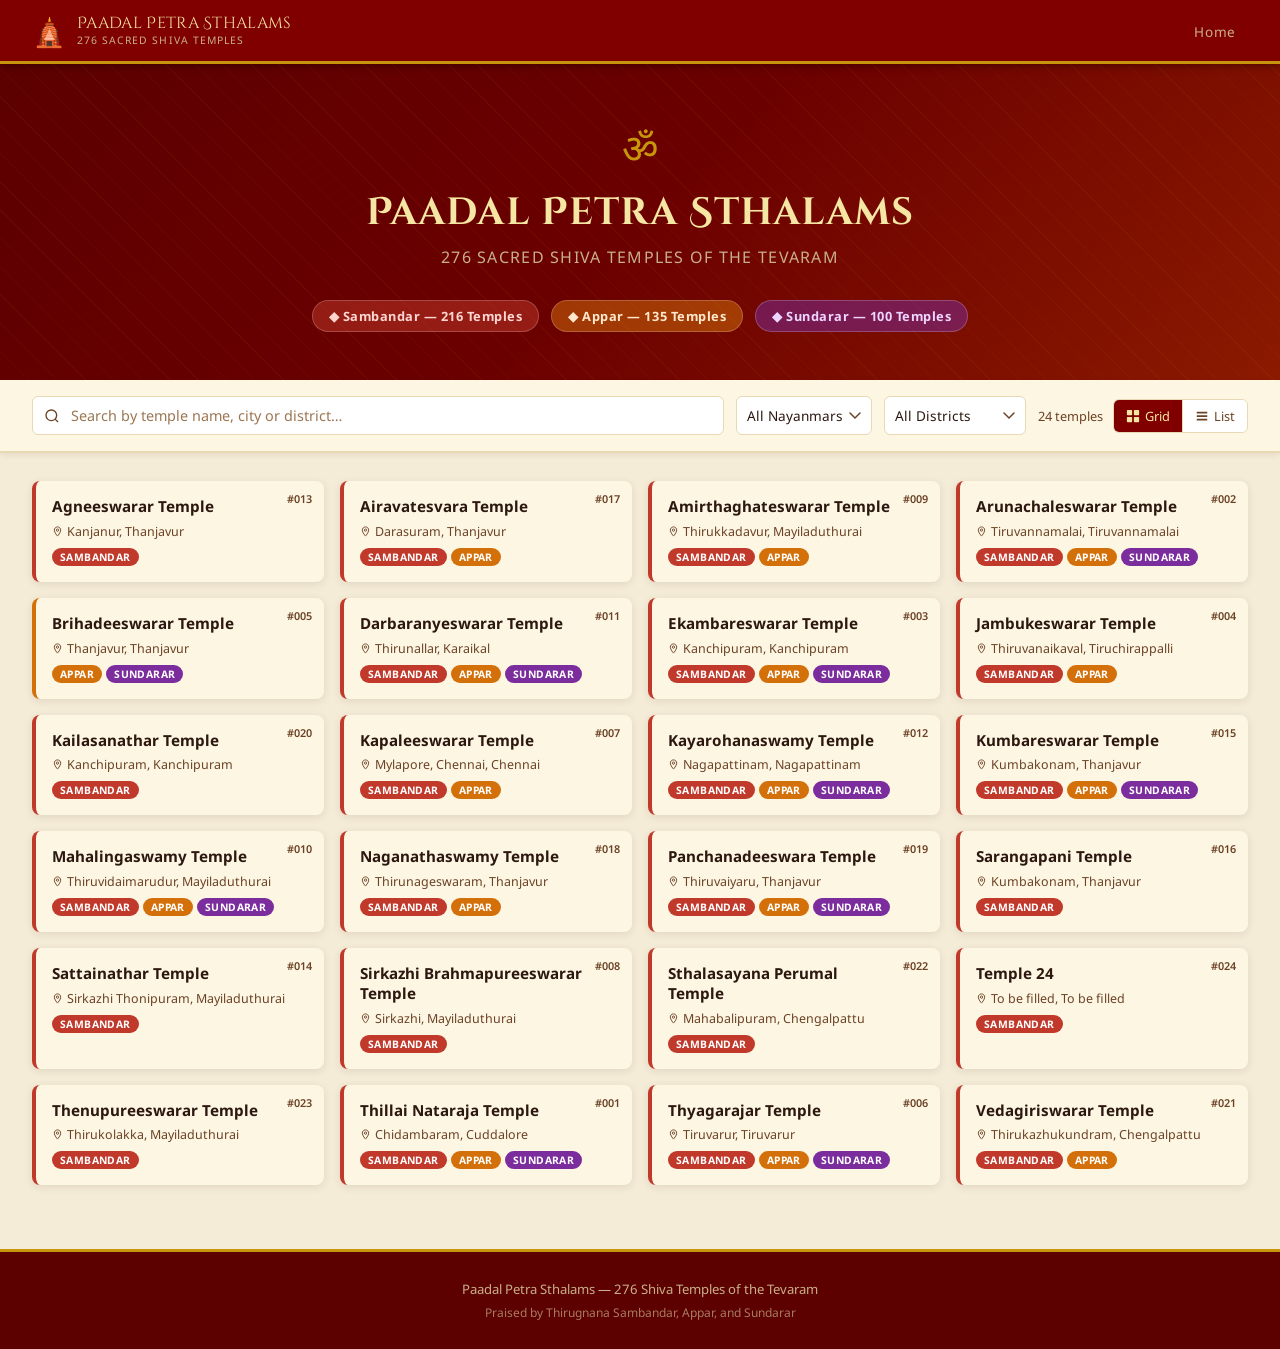
==== index.html @ d0c27170 "Initial template: Paadal Petra Sthalams homepage Static website template for 276 Paadal Petra Shiva " ====
<!DOCTYPE html>
<html lang="en">
<head>
  <meta charset="UTF-8">
  <meta name="viewport" content="width=device-width, initial-scale=1.0">
  <title>Paadal Petra Sthalams — 276 Sacred Shiva Temples</title>
  <link rel="preconnect" href="https://fonts.googleapis.com">
  <link rel="preconnect" href="https://fonts.gstatic.com" crossorigin>
  <link href="https://fonts.googleapis.com/css2?family=Cinzel+Decorative:wght@400;700&family=Noto+Sans:wght@400;600;700&display=swap" rel="stylesheet">

  <style>
    /* ── Reset & base ──────────────────────────────────────── */
    *, *::before, *::after { box-sizing: border-box; margin: 0; padding: 0; }
    html { font-size: 16px; scroll-behavior: smooth; }
    body {
      font-family: 'Noto Sans', Arial, sans-serif;
      background: #F5ECD7;
      color: #2C1810;
      min-height: 100vh;
    }
    a { text-decoration: none; color: inherit; }
    ul { list-style: none; }

    /* ── Design tokens ─────────────────────────────────────── */
    :root {
      --maroon:      #800000;
      --maroon-dark: #5C0000;
      --saffron:     #E8520A;
      --gold:        #C8960C;
      --gold-light:  #F5E6A3;
      --cream:       #FDF6E3;
      --parchment:   #F5ECD7;
      --stone:       #E8D8B4;
      --text:        #2C1810;
      --text-muted:  #6B4226;
      --sambandar:   #C0392B;
      --appar:       #D4700A;
      --sundarar:    #7B2D9E;
    }

    /* ── Header ────────────────────────────────────────────── */
    .site-header {
      background: var(--maroon);
      border-bottom: 3px solid var(--gold);
      padding: 0 32px;
      height: 64px;
      display: flex;
      align-items: center;
      justify-content: space-between;
      position: sticky;
      top: 0;
      z-index: 100;
      box-shadow: 0 2px 8px rgba(0,0,0,0.35);
    }
    .logo {
      display: flex;
      align-items: center;
      gap: 10px;
    }
    .logo-icon {
      font-size: 28px;
      color: var(--gold-light);
      line-height: 1;
    }
    .logo-text-main {
      font-family: 'Cinzel Decorative', serif;
      font-size: 1rem;
      color: var(--gold-light);
      letter-spacing: 0.02em;
      line-height: 1.2;
    }
    .logo-text-sub {
      font-size: 0.65rem;
      color: #c8b08a;
      letter-spacing: 0.1em;
      text-transform: uppercase;
    }
    .site-nav a {
      color: #c8b08a;
      font-size: 0.85rem;
      letter-spacing: 0.05em;
      padding: 6px 12px;
      border-radius: 4px;
      transition: color 0.2s, background 0.2s;
    }
    .site-nav a:hover {
      color: var(--gold-light);
      background: rgba(255,255,255,0.08);
    }

    /* ── Hero section ──────────────────────────────────────── */
    .hero {
      background: linear-gradient(135deg, var(--maroon-dark) 0%, #6B0000 50%, #8B1A00 100%);
      color: #FDF6E3;
      text-align: center;
      padding: 56px 24px 48px;
      position: relative;
      overflow: hidden;
    }
    .hero::before {
      /* Subtle geometric pattern overlay */
      content: '';
      position: absolute;
      inset: 0;
      background-image: repeating-linear-gradient(
        45deg,
        rgba(200,150,12,0.06) 0px,
        rgba(200,150,12,0.06) 1px,
        transparent 1px,
        transparent 20px
      );
    }
    .hero-inner { position: relative; z-index: 1; }
    .hero-om {
      font-size: 2.5rem;
      color: var(--gold);
      margin-bottom: 12px;
      display: block;
    }
    .hero-title {
      font-family: 'Cinzel Decorative', serif;
      font-size: clamp(1.4rem, 4vw, 2.4rem);
      color: var(--gold-light);
      letter-spacing: 0.03em;
      margin-bottom: 8px;
    }
    .hero-subtitle {
      font-size: 1rem;
      color: #c8b08a;
      letter-spacing: 0.08em;
      text-transform: uppercase;
      margin-bottom: 32px;
    }
    .hero-stats {
      display: flex;
      justify-content: center;
      gap: 12px;
      flex-wrap: wrap;
    }
    .stat-pill {
      display: inline-flex;
      align-items: center;
      gap: 6px;
      padding: 6px 16px;
      border-radius: 99px;
      font-size: 0.8rem;
      font-weight: 700;
      letter-spacing: 0.04em;
      border: 1px solid rgba(255,255,255,0.2);
    }
    .stat-pill.sambandar { background: rgba(192,57,43,0.5); color: #FFD5D0; }
    .stat-pill.appar     { background: rgba(212,112,10,0.5); color: #FFE8CC; }
    .stat-pill.sundarar  { background: rgba(123,45,158,0.5); color: #EDD5FF; }

    /* ── Search + Filter bar ───────────────────────────────── */
    .controls-bar {
      background: var(--cream);
      border-bottom: 2px solid var(--stone);
      padding: 16px 32px;
      display: flex;
      flex-wrap: wrap;
      gap: 12px;
      align-items: center;
      position: sticky;
      top: 64px;
      z-index: 90;
      box-shadow: 0 2px 6px rgba(44,24,16,0.08);
    }
    .search-wrap {
      flex: 1 1 240px;
      position: relative;
    }
    .search-wrap svg {
      position: absolute;
      left: 12px;
      top: 50%;
      transform: translateY(-50%);
      color: var(--text-muted);
      pointer-events: none;
    }
    .search-input {
      width: 100%;
      padding: 9px 12px 9px 38px;
      border: 1.5px solid var(--stone);
      border-radius: 6px;
      font-family: inherit;
      font-size: 0.9rem;
      background: #fff;
      color: var(--text);
      outline: none;
      transition: border-color 0.2s, box-shadow 0.2s;
    }
    .search-input:focus {
      border-color: var(--gold);
      box-shadow: 0 0 0 3px rgba(200,150,12,0.15);
    }
    .search-input::placeholder { color: #9B7653; }

    select.filter-select {
      padding: 9px 28px 9px 10px;
      border: 1.5px solid var(--stone);
      border-radius: 6px;
      font-family: inherit;
      font-size: 0.85rem;
      background: #fff url("data:image/svg+xml,%3Csvg xmlns='http://www.w3.org/2000/svg' width='12' height='8' viewBox='0 0 12 8'%3E%3Cpath d='M1 1l5 5 5-5' stroke='%236B4226' stroke-width='1.5' fill='none' stroke-linecap='round'/%3E%3C/svg%3E") no-repeat right 10px center;
      -webkit-appearance: none;
      appearance: none;
      color: var(--text);
      cursor: pointer;
      outline: none;
      transition: border-color 0.2s;
    }
    select.filter-select:focus { border-color: var(--gold); }

    .controls-right {
      display: flex;
      align-items: center;
      gap: 10px;
      margin-left: auto;
    }
    .result-count {
      font-size: 0.8rem;
      color: var(--text-muted);
      white-space: nowrap;
    }

    /* View toggle buttons */
    .view-toggle {
      display: flex;
      border: 1.5px solid var(--stone);
      border-radius: 6px;
      overflow: hidden;
    }
    .view-btn {
      padding: 7px 12px;
      background: #fff;
      border: none;
      cursor: pointer;
      display: flex;
      align-items: center;
      gap: 5px;
      font-size: 0.8rem;
      color: var(--text-muted);
      font-family: inherit;
      transition: background 0.15s, color 0.15s;
    }
    .view-btn + .view-btn { border-left: 1.5px solid var(--stone); }
    .view-btn.active {
      background: var(--maroon);
      color: var(--gold-light);
    }
    .view-btn svg { flex-shrink: 0; }

    /* ── Main content area ─────────────────────────────────── */
    .main-content {
      max-width: 1280px;
      margin: 0 auto;
      padding: 28px 32px 64px;
    }

    /* ── Grid view ─────────────────────────────────────────── */
    .temple-grid {
      display: grid;
      grid-template-columns: repeat(4, 1fr);
      gap: 16px;
    }
    .temple-card {
      background: var(--cream);
      border-radius: 8px;
      border-left: 4px solid var(--gold);
      box-shadow: 0 2px 8px rgba(44,24,16,0.10);
      padding: 16px;
      cursor: pointer;
      transition: transform 0.18s, box-shadow 0.18s, background 0.18s;
      display: flex;
      flex-direction: column;
      gap: 6px;
      text-decoration: none;
      color: inherit;
      position: relative;
    }
    .temple-card:hover {
      transform: translateY(-3px);
      box-shadow: 0 6px 20px rgba(44,24,16,0.18);
      background: var(--gold-light);
    }
    .temple-card[data-nayanmars~="sambandar"] { border-left-color: var(--sambandar); }
    .temple-card[data-nayanmars~="appar"]     { border-left-color: var(--appar); }
    .temple-card[data-nayanmars~="sundarar"]  { border-left-color: var(--sundarar); }

    .card-number {
      position: absolute;
      top: 10px;
      right: 12px;
      font-size: 0.68rem;
      color: var(--text-muted);
      font-weight: 600;
    }
    .card-name {
      font-weight: 700;
      font-size: 0.95rem;
      color: var(--text);
      padding-right: 28px;
      line-height: 1.3;
    }
    .card-location {
      font-size: 0.78rem;
      color: var(--text-muted);
      display: flex;
      align-items: center;
      gap: 4px;
    }
    .card-badges {
      display: flex;
      flex-wrap: wrap;
      gap: 4px;
      margin-top: 2px;
    }
    .badge {
      display: inline-block;
      padding: 2px 8px;
      border-radius: 99px;
      font-size: 0.65rem;
      font-weight: 700;
      letter-spacing: 0.04em;
      text-transform: uppercase;
      color: #fff;
    }
    .badge-sambandar { background: var(--sambandar); }
    .badge-appar     { background: var(--appar); }
    .badge-sundarar  { background: var(--sundarar); }

    /* ── List view ─────────────────────────────────────────── */
    .temple-list { display: none; }
    .temple-list-row {
      display: flex;
      align-items: center;
      gap: 16px;
      padding: 11px 16px;
      background: var(--cream);
      border-left: 3px solid var(--gold);
      border-radius: 6px;
      margin-bottom: 6px;
      cursor: pointer;
      transition: background 0.15s, transform 0.15s;
      text-decoration: none;
      color: inherit;
    }
    .temple-list-row:hover {
      background: var(--gold-light);
      transform: translateX(3px);
    }
    .temple-list-row[data-nayanmars~="sambandar"] { border-left-color: var(--sambandar); }
    .temple-list-row[data-nayanmars~="appar"]     { border-left-color: var(--appar); }
    .temple-list-row[data-nayanmars~="sundarar"]  { border-left-color: var(--sundarar); }

    .list-num {
      font-size: 0.75rem;
      color: var(--text-muted);
      font-weight: 600;
      width: 32px;
      flex-shrink: 0;
      text-align: right;
    }
    .list-name {
      flex: 1;
      font-weight: 600;
      font-size: 0.9rem;
    }
    .list-location {
      font-size: 0.78rem;
      color: var(--text-muted);
      width: 160px;
      flex-shrink: 0;
    }
    .list-badges {
      display: flex;
      gap: 4px;
      flex-shrink: 0;
    }
    .list-arrow {
      color: var(--gold);
      font-size: 1rem;
      flex-shrink: 0;
    }

    /* ── Active state for views ────────────────────────────── */
    body.list-view .temple-grid { display: none; }
    body.list-view .temple-list { display: block; }
    body.list-view #load-more-wrap { display: none; }

    /* ── Load more ─────────────────────────────────────────── */
    #load-more-wrap {
      text-align: center;
      margin-top: 32px;
    }
    .btn-load-more {
      padding: 11px 32px;
      background: transparent;
      border: 2px solid var(--maroon);
      border-radius: 6px;
      color: var(--maroon);
      font-family: inherit;
      font-size: 0.9rem;
      font-weight: 700;
      cursor: pointer;
      letter-spacing: 0.05em;
      transition: background 0.2s, color 0.2s;
    }
    .btn-load-more:hover {
      background: var(--maroon);
      color: var(--gold-light);
    }

    /* ── Empty / no-results state ──────────────────────────── */
    .empty-state {
      text-align: center;
      padding: 64px 24px;
      color: var(--text-muted);
      display: none;
    }
    .empty-state.visible { display: block; }
    .empty-state-icon { font-size: 3rem; margin-bottom: 12px; }
    .empty-state h3 { font-size: 1.1rem; margin-bottom: 6px; color: var(--text); }

    /* ── Footer ────────────────────────────────────────────── */
    .site-footer {
      background: var(--maroon-dark);
      border-top: 3px solid var(--gold);
      color: #c8b08a;
      text-align: center;
      padding: 28px 24px;
      font-size: 0.82rem;
    }

    /* ── Responsive ────────────────────────────────────────── */
    @media (max-width: 1100px) {
      .temple-grid { grid-template-columns: repeat(3, 1fr); }
    }
    @media (max-width: 760px) {
      .temple-grid { grid-template-columns: repeat(2, 1fr); }
      .controls-bar { padding: 12px 16px; top: 56px; }
      .main-content { padding: 20px 16px 48px; }
      .site-header { padding: 0 16px; height: 56px; }
      .logo-text-sub { display: none; }
      .list-location { display: none; }
    }
    @media (max-width: 480px) {
      .temple-grid { grid-template-columns: 1fr; }
      .hero { padding: 40px 16px 32px; }
    }
  </style>
</head>

<body>

  <!-- ── Header ─────────────────────────────────────────────── -->
  <header class="site-header">
    <a href="index.html" class="logo">
      <span class="logo-icon">&#x1F6D5;</span>
      <div>
        <div class="logo-text-main">Paadal Petra Sthalams</div>
        <div class="logo-text-sub">276 Sacred Shiva Temples</div>
      </div>
    </a>
    <nav class="site-nav">
      <a href="index.html" class="active">Home</a>
    </nav>
  </header>

  <!-- ── Hero ───────────────────────────────────────────────── -->
  <section class="hero">
    <div class="hero-inner">
      <span class="hero-om">&#x0950;</span>
      <h1 class="hero-title">Paadal Petra Sthalams</h1>
      <p class="hero-subtitle">276 Sacred Shiva Temples of the Tevaram</p>
      <div class="hero-stats">
        <span class="stat-pill sambandar">&#9670; Sambandar &mdash; 216 Temples</span>
        <span class="stat-pill appar">&#9670; Appar &mdash; 135 Temples</span>
        <span class="stat-pill sundarar">&#9670; Sundarar &mdash; 100 Temples</span>
      </div>
    </div>
  </section>

  <!-- ── Controls bar ───────────────────────────────────────── -->
  <div class="controls-bar">

    <!-- Search -->
    <div class="search-wrap">
      <svg width="16" height="16" fill="none" stroke="currentColor" stroke-width="2" viewBox="0 0 24 24">
        <circle cx="11" cy="11" r="8"/><path d="m21 21-4.35-4.35"/>
      </svg>
      <input
        type="search"
        id="search-input"
        class="search-input"
        placeholder="Search by temple name, city or district…"
        autocomplete="off"
      >
    </div>

    <!-- Filters -->
    <select id="filter-saint" class="filter-select" title="Filter by Nayanmar">
      <option value="">All Nayanmars</option>
      <option value="sambandar">Sambandar</option>
      <option value="appar">Appar</option>
      <option value="sundarar">Sundarar</option>
    </select>

    <select id="filter-district" class="filter-select" title="Filter by district">
      <option value="">All Districts</option>
    </select>

    <!-- Right side: count + view toggle -->
    <div class="controls-right">
      <span class="result-count" id="result-count">276 temples</span>
      <div class="view-toggle">
        <button class="view-btn active" id="btn-grid" title="Grid view" onclick="setView('grid')">
          <svg width="14" height="14" fill="currentColor" viewBox="0 0 16 16">
            <rect x="1" y="1" width="6" height="6" rx="1"/><rect x="9" y="1" width="6" height="6" rx="1"/>
            <rect x="1" y="9" width="6" height="6" rx="1"/><rect x="9" y="9" width="6" height="6" rx="1"/>
          </svg>
          Grid
        </button>
        <button class="view-btn" id="btn-list" title="List view" onclick="setView('list')">
          <svg width="14" height="14" fill="none" stroke="currentColor" stroke-width="2" viewBox="0 0 16 16">
            <line x1="2" y1="4" x2="14" y2="4"/><line x1="2" y1="8" x2="14" y2="8"/><line x1="2" y1="12" x2="14" y2="12"/>
          </svg>
          List
        </button>
      </div>
    </div>
  </div>

  <!-- ── Main content ───────────────────────────────────────── -->
  <main class="main-content">

    <!-- Grid view -->
    <div class="temple-grid" id="temple-grid"></div>

    <!-- List view -->
    <div class="temple-list" id="temple-list"></div>

    <!-- No results -->
    <div class="empty-state" id="empty-state">
      <div class="empty-state-icon">&#127963;</div>
      <h3>No temples found</h3>
      <p>Try a different search term or clear the filters.</p>
    </div>

    <!-- Load more (grid view only) -->
    <div id="load-more-wrap" style="display:none;">
      <button class="btn-load-more" id="load-more-btn" onclick="loadMore()">
        Load More Temples
      </button>
    </div>

  </main>

  <!-- ── Footer ─────────────────────────────────────────────── -->
  <footer class="site-footer">
    <p>Paadal Petra Sthalams &mdash; 276 Shiva Temples of the Tevaram</p>
    <p style="margin-top:6px;font-size:0.75rem;opacity:0.7;">
      Praised by Thirugnana Sambandar, Appar, and Sundarar
    </p>
  </footer>

  <!-- ── JavaScript ─────────────────────────────────────────── -->
  <script>
    /* ── Temple data ──────────────────────────────────────────
       Replace the entries below with real temple data.
       Each temple needs: id, official_name, location (city, district),
       nayanmars (array), and optionally: history, tevaram, how_to_reach.
    ── */
    const TEMPLES = [
      {
        id: 1,
        official_name: "Thillai Nataraja Temple",
        location: { city: "Chidambaram", district: "Cuddalore" },
        nayanmars: ["sambandar", "appar", "sundarar"]
      },
      {
        id: 2,
        official_name: "Arunachaleswarar Temple",
        location: { city: "Tiruvannamalai", district: "Tiruvannamalai" },
        nayanmars: ["sambandar", "appar", "sundarar"]
      },
      {
        id: 3,
        official_name: "Ekambareswarar Temple",
        location: { city: "Kanchipuram", district: "Kanchipuram" },
        nayanmars: ["sambandar", "appar", "sundarar"]
      },
      {
        id: 4,
        official_name: "Jambukeswarar Temple",
        location: { city: "Thiruvanaikaval", district: "Tiruchirappalli" },
        nayanmars: ["sambandar", "appar"]
      },
      {
        id: 5,
        official_name: "Brihadeeswarar Temple",
        location: { city: "Thanjavur", district: "Thanjavur" },
        nayanmars: ["appar", "sundarar"]
      },
      {
        id: 6,
        official_name: "Thyagarajar Temple",
        location: { city: "Tiruvarur", district: "Tiruvarur" },
        nayanmars: ["sambandar", "appar", "sundarar"]
      },
      {
        id: 7,
        official_name: "Kapaleeswarar Temple",
        location: { city: "Mylapore, Chennai", district: "Chennai" },
        nayanmars: ["sambandar", "appar"]
      },
      {
        id: 8,
        official_name: "Sirkazhi Brahmapureeswarar Temple",
        location: { city: "Sirkazhi", district: "Mayiladuthurai" },
        nayanmars: ["sambandar"]
      },
      {
        id: 9,
        official_name: "Amirthaghateswarar Temple",
        location: { city: "Thirukkadavur", district: "Mayiladuthurai" },
        nayanmars: ["sambandar", "appar"]
      },
      {
        id: 10,
        official_name: "Mahalingaswamy Temple",
        location: { city: "Thiruvidaimarudur", district: "Mayiladuthurai" },
        nayanmars: ["sambandar", "appar", "sundarar"]
      },
      {
        id: 11,
        official_name: "Darbaranyeswarar Temple",
        location: { city: "Thirunallar", district: "Karaikal" },
        nayanmars: ["sambandar", "appar", "sundarar"]
      },
      {
        id: 12,
        official_name: "Kayarohanaswamy Temple",
        location: { city: "Nagapattinam", district: "Nagapattinam" },
        nayanmars: ["sambandar", "appar", "sundarar"]
      },
      {
        id: 13,
        official_name: "Agneeswarar Temple",
        location: { city: "Kanjanur", district: "Thanjavur" },
        nayanmars: ["sambandar"]
      },
      {
        id: 14,
        official_name: "Sattainathar Temple",
        location: { city: "Sirkazhi Thonipuram", district: "Mayiladuthurai" },
        nayanmars: ["sambandar"]
      },
      {
        id: 15,
        official_name: "Kumbareswarar Temple",
        location: { city: "Kumbakonam", district: "Thanjavur" },
        nayanmars: ["sambandar", "appar", "sundarar"]
      },
      {
        id: 16,
        official_name: "Sarangapani Temple",
        location: { city: "Kumbakonam", district: "Thanjavur" },
        nayanmars: ["sambandar"]
      },
      {
        id: 17,
        official_name: "Airavatesvara Temple",
        location: { city: "Darasuram", district: "Thanjavur" },
        nayanmars: ["sambandar", "appar"]
      },
      {
        id: 18,
        official_name: "Naganathaswamy Temple",
        location: { city: "Thirunageswaram", district: "Thanjavur" },
        nayanmars: ["sambandar", "appar"]
      },
      {
        id: 19,
        official_name: "Panchanadeeswara Temple",
        location: { city: "Thiruvaiyaru", district: "Thanjavur" },
        nayanmars: ["sambandar", "appar", "sundarar"]
      },
      {
        id: 20,
        official_name: "Kailasanathar Temple",
        location: { city: "Kanchipuram", district: "Kanchipuram" },
        nayanmars: ["sambandar"]
      },
      {
        id: 21,
        official_name: "Vedagiriswarar Temple",
        location: { city: "Thirukazhukundram", district: "Chengalpattu" },
        nayanmars: ["sambandar", "appar"]
      },
      {
        id: 22,
        official_name: "Sthalasayana Perumal Temple",
        location: { city: "Mahabalipuram", district: "Chengalpattu" },
        nayanmars: ["sambandar"]
      },
      {
        id: 23,
        official_name: "Thenupureeswarar Temple",
        location: { city: "Thirukolakka", district: "Mayiladuthurai" },
        nayanmars: ["sambandar"]
      },
      {
        id: 24,
        official_name: "Temple 24",
        location: { city: "To be filled", district: "To be filled" },
        nayanmars: ["sambandar"]
      }
      /* Add remaining temples here following the same format */
    ];

    /* ── State ────────────────────────────────────────────────── */
    let currentView   = 'grid';
    let visibleCount  = 24;
    const PAGE_SIZE   = 24;
    let filteredList  = [...TEMPLES];

    /* ── Init ─────────────────────────────────────────────────── */
    window.addEventListener('DOMContentLoaded', () => {
      populateDistrictFilter();
      applyFiltersAndRender();
      wireEvents();
    });

    /* ── Populate district dropdown from data ─────────────────── */
    function populateDistrictFilter() {
      const districts = [...new Set(TEMPLES.map(t => t.location.district))]
        .filter(Boolean).sort();
      const sel = document.getElementById('filter-district');
      districts.forEach(d => {
        const opt = document.createElement('option');
        opt.value = d;
        opt.textContent = d;
        sel.appendChild(opt);
      });
    }

    /* ── Wire up search + filter events ──────────────────────── */
    let debounceTimer;
    function wireEvents() {
      document.getElementById('search-input').addEventListener('input', () => {
        clearTimeout(debounceTimer);
        debounceTimer = setTimeout(() => { visibleCount = PAGE_SIZE; applyFiltersAndRender(); }, 280);
      });
      document.getElementById('filter-saint').addEventListener('change', () => {
        visibleCount = PAGE_SIZE; applyFiltersAndRender();
      });
      document.getElementById('filter-district').addEventListener('change', () => {
        visibleCount = PAGE_SIZE; applyFiltersAndRender();
      });
    }

    /* ── Filter + sort ────────────────────────────────────────── */
    function applyFiltersAndRender() {
      const query    = document.getElementById('search-input').value.trim().toLowerCase();
      const saint    = document.getElementById('filter-saint').value;
      const district = document.getElementById('filter-district').value;

      filteredList = TEMPLES.filter(t => {
        const matchesSaint    = !saint    || t.nayanmars.includes(saint);
        const matchesDistrict = !district || t.location.district === district;
        const matchesQuery    = !query    || [
          t.official_name,
          t.location.city,
          t.location.district
        ].some(f => f && f.toLowerCase().includes(query));
        return matchesSaint && matchesDistrict && matchesQuery;
      });

      // Sort A–Z by name
      filteredList.sort((a, b) => a.official_name.localeCompare(b.official_name));

      renderCurrent();
    }

    /* ── Render based on current view ─────────────────────────── */
    function renderCurrent() {
      if (currentView === 'grid') renderGrid();
      else renderList();
      updateResultCount();
    }

    /* ── Render grid view ─────────────────────────────────────── */
    function renderGrid() {
      const container = document.getElementById('temple-grid');
      const slice = filteredList.slice(0, visibleCount);
      container.innerHTML = '';

      slice.forEach((t, idx) => {
        const a = document.createElement('a');
        a.className = 'temple-card';
        a.href = `temple/?id=${t.id}`;
        a.setAttribute('data-nayanmars', t.nayanmars.join(' '));

        const nayamarColors = { sambandar: '#C0392B', appar: '#D4700A', sundarar: '#7B2D9E' };
        const primaryNayanmar = t.nayanmars[0];
        if (primaryNayanmar) a.style.borderLeftColor = nayamarColors[primaryNayanmar] || '';

        a.innerHTML = `
          <span class="card-number">#${String(t.id).padStart(3,'0')}</span>
          <div class="card-name">${t.official_name}</div>
          <div class="card-location">
            <svg width="11" height="11" fill="none" stroke="currentColor" stroke-width="2" viewBox="0 0 24 24"><path d="M12 2C8.13 2 5 5.13 5 9c0 5.25 7 13 7 13s7-7.75 7-13c0-3.87-3.13-7-7-7z"/><circle cx="12" cy="9" r="2.5"/></svg>
            ${t.location.city}${t.location.district ? ', ' + t.location.district : ''}
          </div>
          <div class="card-badges">${t.nayanmars.map(n => `<span class="badge badge-${n}">${n.charAt(0).toUpperCase() + n.slice(1)}</span>`).join('')}</div>
        `;
        container.appendChild(a);
      });

      const loadMoreWrap = document.getElementById('load-more-wrap');
      loadMoreWrap.style.display = filteredList.length > visibleCount ? 'block' : 'none';
      document.getElementById('empty-state').classList.toggle('visible', filteredList.length === 0);
    }

    /* ── Render list view ─────────────────────────────────────── */
    function renderList() {
      const container = document.getElementById('temple-list');
      container.innerHTML = '';

      filteredList.forEach((t, idx) => {
        const a = document.createElement('a');
        a.className = 'temple-list-row';
        a.href = `temple/?id=${t.id}`;
        a.setAttribute('data-nayanmars', t.nayanmars.join(' '));

        const nayamarColors = { sambandar: '#C0392B', appar: '#D4700A', sundarar: '#7B2D9E' };
        const primaryNayanmar = t.nayanmars[0];
        if (primaryNayanmar) a.style.borderLeftColor = nayamarColors[primaryNayanmar] || '';

        a.innerHTML = `
          <span class="list-num">${String(t.id).padStart(3,'0')}</span>
          <span class="list-name">${t.official_name}</span>
          <span class="list-location">${t.location.city}${t.location.district ? ', ' + t.location.district : ''}</span>
          <span class="list-badges">${t.nayanmars.map(n => `<span class="badge badge-${n}">${n.charAt(0).toUpperCase() + n.slice(1)}</span>`).join('')}</span>
          <span class="list-arrow">&rsaquo;</span>
        `;
        container.appendChild(a);
      });

      document.getElementById('empty-state').classList.toggle('visible', filteredList.length === 0);
    }

    /* ── Load more tiles ──────────────────────────────────────── */
    function loadMore() {
      visibleCount += PAGE_SIZE;
      renderGrid();
    }

    /* ── Switch view (grid / list) ────────────────────────────── */
    function setView(view) {
      currentView = view;
      document.body.classList.toggle('list-view', view === 'list');
      document.getElementById('btn-grid').classList.toggle('active', view === 'grid');
      document.getElementById('btn-list').classList.toggle('active', view === 'list');
      renderCurrent();
    }

    /* ── Update result count label ────────────────────────────── */
    function updateResultCount() {
      const total = filteredList.length;
      document.getElementById('result-count').textContent =
        total === TEMPLES.length
          ? `${total} temples`
          : `${total} of ${TEMPLES.length} temples`;
    }
  </script>

</body>
</html>
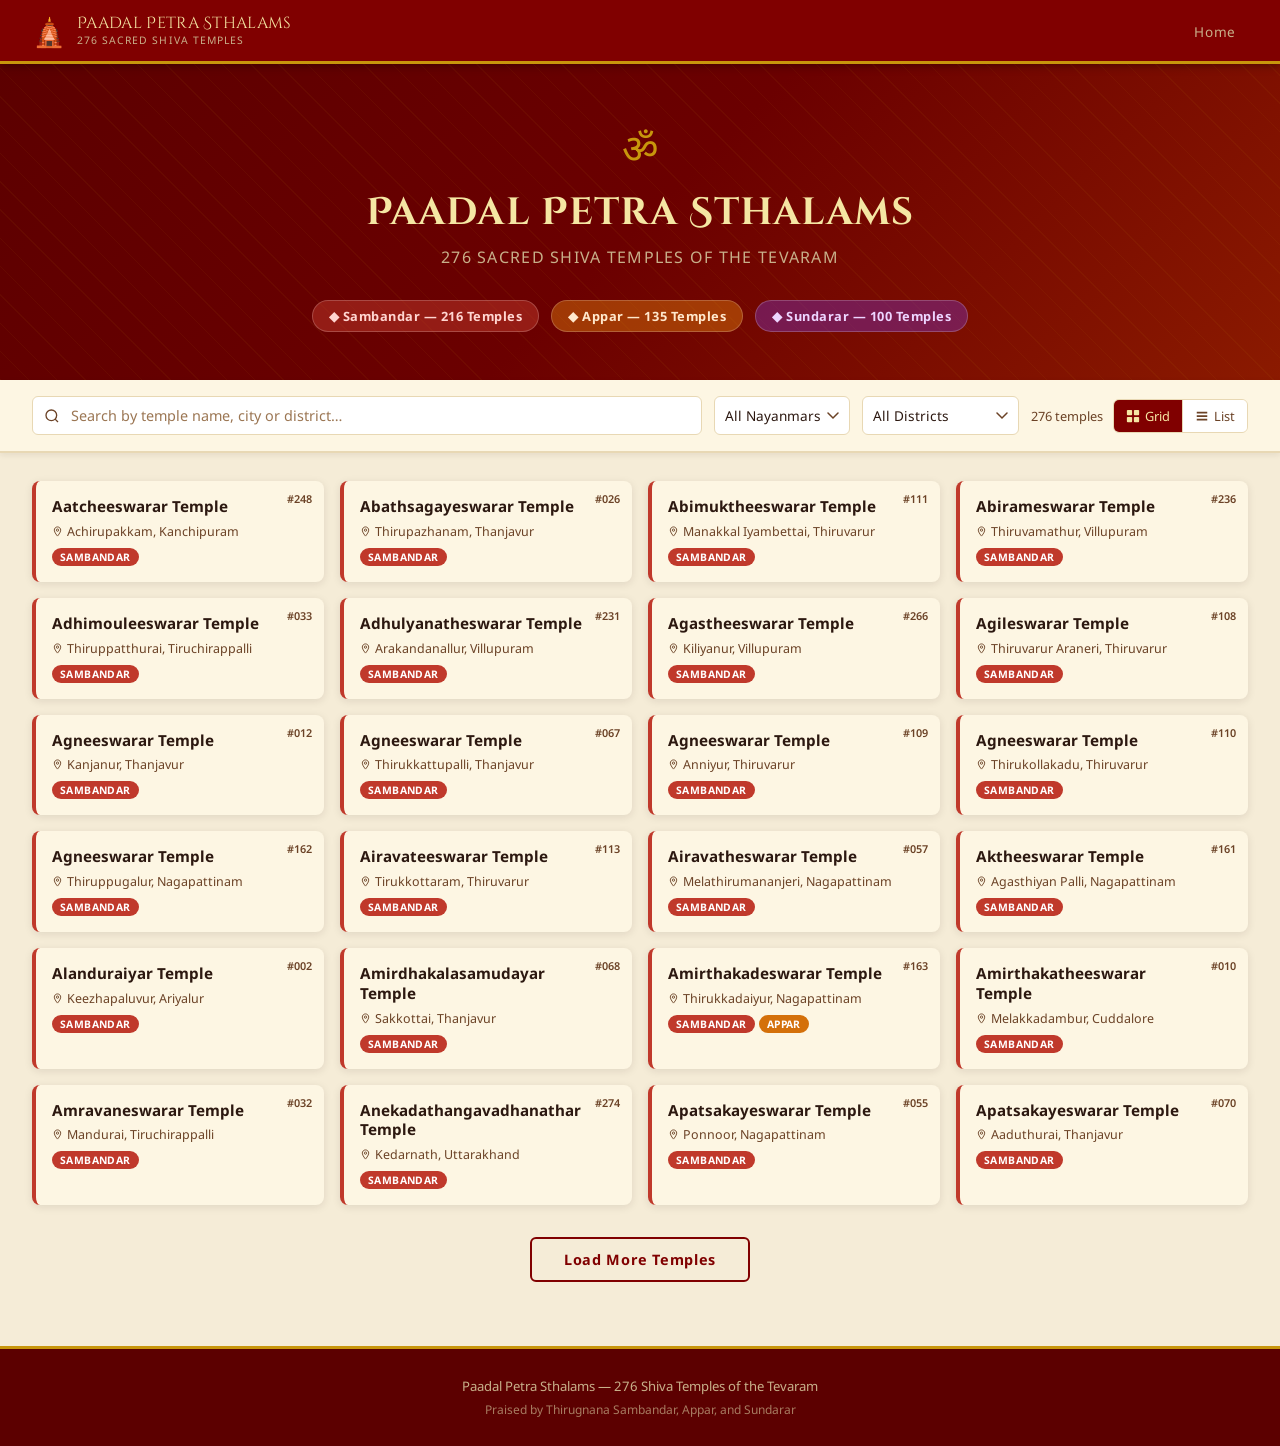
==== commit 9686a27c: "Add all 276 Paadal Petra Sthalams temple tiles Replaced seed data with the complete canonical list o" ====
--- a/index.html
+++ b/index.html
@@ -573,151 +573,292 @@
        nayanmars (array), and optionally: history, tevaram, how_to_reach.
     ── */
     const TEMPLES = [
-      {
-        id: 1,
-        official_name: "Thillai Nataraja Temple",
-        location: { city: "Chidambaram", district: "Cuddalore" },
-        nayanmars: ["sambandar", "appar", "sundarar"]
-      },
-      {
-        id: 2,
-        official_name: "Arunachaleswarar Temple",
-        location: { city: "Tiruvannamalai", district: "Tiruvannamalai" },
-        nayanmars: ["sambandar", "appar", "sundarar"]
-      },
-      {
-        id: 3,
-        official_name: "Ekambareswarar Temple",
-        location: { city: "Kanchipuram", district: "Kanchipuram" },
-        nayanmars: ["sambandar", "appar", "sundarar"]
-      },
-      {
-        id: 4,
-        official_name: "Jambukeswarar Temple",
-        location: { city: "Thiruvanaikaval", district: "Tiruchirappalli" },
-        nayanmars: ["sambandar", "appar"]
-      },
-      {
-        id: 5,
-        official_name: "Brihadeeswarar Temple",
-        location: { city: "Thanjavur", district: "Thanjavur" },
-        nayanmars: ["appar", "sundarar"]
-      },
-      {
-        id: 6,
-        official_name: "Thyagarajar Temple",
-        location: { city: "Tiruvarur", district: "Tiruvarur" },
-        nayanmars: ["sambandar", "appar", "sundarar"]
-      },
-      {
-        id: 7,
-        official_name: "Kapaleeswarar Temple",
-        location: { city: "Mylapore, Chennai", district: "Chennai" },
-        nayanmars: ["sambandar", "appar"]
-      },
-      {
-        id: 8,
-        official_name: "Sirkazhi Brahmapureeswarar Temple",
-        location: { city: "Sirkazhi", district: "Mayiladuthurai" },
-        nayanmars: ["sambandar"]
-      },
-      {
-        id: 9,
-        official_name: "Amirthaghateswarar Temple",
-        location: { city: "Thirukkadavur", district: "Mayiladuthurai" },
-        nayanmars: ["sambandar", "appar"]
-      },
-      {
-        id: 10,
-        official_name: "Mahalingaswamy Temple",
-        location: { city: "Thiruvidaimarudur", district: "Mayiladuthurai" },
-        nayanmars: ["sambandar", "appar", "sundarar"]
-      },
-      {
-        id: 11,
-        official_name: "Darbaranyeswarar Temple",
-        location: { city: "Thirunallar", district: "Karaikal" },
-        nayanmars: ["sambandar", "appar", "sundarar"]
-      },
-      {
-        id: 12,
-        official_name: "Kayarohanaswamy Temple",
-        location: { city: "Nagapattinam", district: "Nagapattinam" },
-        nayanmars: ["sambandar", "appar", "sundarar"]
-      },
-      {
-        id: 13,
-        official_name: "Agneeswarar Temple",
-        location: { city: "Kanjanur", district: "Thanjavur" },
-        nayanmars: ["sambandar"]
-      },
-      {
-        id: 14,
-        official_name: "Sattainathar Temple",
-        location: { city: "Sirkazhi Thonipuram", district: "Mayiladuthurai" },
-        nayanmars: ["sambandar"]
-      },
-      {
-        id: 15,
-        official_name: "Kumbareswarar Temple",
-        location: { city: "Kumbakonam", district: "Thanjavur" },
-        nayanmars: ["sambandar", "appar", "sundarar"]
-      },
-      {
-        id: 16,
-        official_name: "Sarangapani Temple",
-        location: { city: "Kumbakonam", district: "Thanjavur" },
-        nayanmars: ["sambandar"]
-      },
-      {
-        id: 17,
-        official_name: "Airavatesvara Temple",
-        location: { city: "Darasuram", district: "Thanjavur" },
-        nayanmars: ["sambandar", "appar"]
-      },
-      {
-        id: 18,
-        official_name: "Naganathaswamy Temple",
-        location: { city: "Thirunageswaram", district: "Thanjavur" },
-        nayanmars: ["sambandar", "appar"]
-      },
-      {
-        id: 19,
-        official_name: "Panchanadeeswara Temple",
-        location: { city: "Thiruvaiyaru", district: "Thanjavur" },
-        nayanmars: ["sambandar", "appar", "sundarar"]
-      },
-      {
-        id: 20,
-        official_name: "Kailasanathar Temple",
-        location: { city: "Kanchipuram", district: "Kanchipuram" },
-        nayanmars: ["sambandar"]
-      },
-      {
-        id: 21,
-        official_name: "Vedagiriswarar Temple",
-        location: { city: "Thirukazhukundram", district: "Chengalpattu" },
-        nayanmars: ["sambandar", "appar"]
-      },
-      {
-        id: 22,
-        official_name: "Sthalasayana Perumal Temple",
-        location: { city: "Mahabalipuram", district: "Chengalpattu" },
-        nayanmars: ["sambandar"]
-      },
-      {
-        id: 23,
-        official_name: "Thenupureeswarar Temple",
-        location: { city: "Thirukolakka", district: "Mayiladuthurai" },
-        nayanmars: ["sambandar"]
-      },
-      {
-        id: 24,
-        official_name: "Temple 24",
-        location: { city: "To be filled", district: "To be filled" },
-        nayanmars: ["sambandar"]
-      }
-      /* Add remaining temples here following the same format */
+      /* ── Chola Nadu — North of Kaveri (63) ────────────────── */
+      {id:1,   official_name:"Vaithiyanathaswamy Temple",         location:{city:"Thirumazhapadi",         district:"Ariyalur"},          nayanmars:["sambandar"]},
+      {id:2,   official_name:"Alanduraiyar Temple",               location:{city:"Keezhapaluvur",           district:"Ariyalur"},          nayanmars:["sambandar"]},
+      {id:3,   official_name:"Thillai Nataraja Temple",           location:{city:"Chidambaram",             district:"Cuddalore"},         nayanmars:["sambandar","appar","sundarar"]},
+      {id:4,   official_name:"Paasupatheeswarar Temple",          location:{city:"Thiruvedikalam",          district:"Cuddalore"},         nayanmars:["sambandar"]},
+      {id:5,   official_name:"Uchinathar Temple",                 location:{city:"Sivapuri",                district:"Cuddalore"},         nayanmars:["sambandar"]},
+      {id:6,   official_name:"Balavannanathar Temple",            location:{city:"Thirukkazhippalai",       district:"Cuddalore"},         nayanmars:["sambandar"]},
+      {id:7,   official_name:"Pranava Vyagrapuriswarar Temple",   location:{city:"Omampuliyur",             district:"Cuddalore"},         nayanmars:["sambandar"]},
+      {id:8,   official_name:"Padanjaliswarar Temple",            location:{city:"Kanattampuliyur",         district:"Cuddalore"},         nayanmars:["sambandar"]},
+      {id:9,   official_name:"Soundaryeswarar Temple",            location:{city:"Thirunaraiyur",           district:"Cuddalore"},         nayanmars:["sambandar"]},
+      {id:10,  official_name:"Amirthakatheeswarar Temple",        location:{city:"Melakkadambur",           district:"Cuddalore"},         nayanmars:["sambandar"]},
+      {id:11,  official_name:"Paasupatheeswarar Temple",          location:{city:"Panthalloor",             district:"Thanjavur"},         nayanmars:["sambandar"]},
+      {id:12,  official_name:"Agneeswarar Temple",                location:{city:"Kanjanur",                district:"Thanjavur"},         nayanmars:["sambandar"]},
+      {id:13,  official_name:"Koteeswarar Temple",                location:{city:"Thirukkodikaval",         district:"Thanjavur"},         nayanmars:["sambandar"]},
+      {id:14,  official_name:"Prananatheswarar Temple",           location:{city:"Thirumangalakudi",        district:"Thanjavur"},         nayanmars:["sambandar"]},
+      {id:15,  official_name:"Arunajadeswarar Temple",            location:{city:"Thiruppanandal",          district:"Thanjavur"},         nayanmars:["sambandar"]},
+      {id:16,  official_name:"Baluganathar Temple",               location:{city:"Thiruvaiyapadi",          district:"Thanjavur"},         nayanmars:["sambandar"]},
+      {id:17,  official_name:"Sathiyagireeswarar Temple",         location:{city:"Senganoor",               district:"Thanjavur"},         nayanmars:["sambandar"]},
+      {id:18,  official_name:"Karkadeswarar Temple",              location:{city:"Thirundudevankudi",       district:"Thanjavur"},         nayanmars:["sambandar"]},
+      {id:19,  official_name:"Yoganandeeswarar Temple",           location:{city:"Thiruvisanallur",         district:"Thanjavur"},         nayanmars:["sambandar"]},
+      {id:20,  official_name:"Koteeswarar Kailasanathar Temple",  location:{city:"Kottaiyur",               district:"Thanjavur"},         nayanmars:["sambandar"]},
+      {id:21,  official_name:"Ezhutharinathar Temple",            location:{city:"Innamboor",               district:"Thanjavur"},         nayanmars:["sambandar"]},
+      {id:22,  official_name:"Satchinatheswarar Temple",          location:{city:"Thiruppurambiyam",        district:"Thanjavur"},         nayanmars:["sambandar"]},
+      {id:23,  official_name:"Vijayanatheswarar Temple",          location:{city:"Thiruvaiyamangai",        district:"Thanjavur"},         nayanmars:["sambandar"]},
+      {id:24,  official_name:"Vilvavaneshwarar Temple",           location:{city:"Thiruvaikavoor",          district:"Thanjavur"},         nayanmars:["sambandar"]},
+      {id:25,  official_name:"Dayanidheeswarar Temple",           location:{city:"Vadakurangaduthurai",     district:"Thanjavur"},         nayanmars:["sambandar"]},
+      {id:26,  official_name:"Abathsagayeswarar Temple",          location:{city:"Thirupazhanam",           district:"Thanjavur"},         nayanmars:["sambandar"]},
+      {id:27,  official_name:"Panchanadeeswara Temple",           location:{city:"Thiruvaiyaru",            district:"Thanjavur"},         nayanmars:["sambandar","appar","sundarar"]},
+      {id:28,  official_name:"Neyyadiyappar Temple",              location:{city:"Thillaiasthanam",         district:"Thanjavur"},         nayanmars:["sambandar"]},
+      {id:29,  official_name:"Vyagrapureeswarar Temple",          location:{city:"Thirupperumbiyur",        district:"Thanjavur"},         nayanmars:["sambandar"]},
+      {id:30,  official_name:"Semmeninathar Temple",              location:{city:"Thirukkanur",             district:"Thanjavur"},         nayanmars:["sambandar"]},
+      {id:31,  official_name:"Sathiyavakeeswarar Temple",         location:{city:"Anbil",                   district:"Tiruchirappalli"},   nayanmars:["sambandar"]},
+      {id:32,  official_name:"Amravaneswarar Temple",             location:{city:"Mandurai",                district:"Tiruchirappalli"},   nayanmars:["sambandar"]},
+      {id:33,  official_name:"Adhimouleeswarar Temple",           location:{city:"Thiruppatthurai",         district:"Tiruchirappalli"},   nayanmars:["sambandar"]},
+      {id:34,  official_name:"Jambukeswarar Temple",              location:{city:"Thiruvanaikaval",         district:"Tiruchirappalli"},   nayanmars:["sambandar","appar"]},
+      {id:35,  official_name:"Gneelivaneswarar Temple",           location:{city:"Thiruppainjeeli",         district:"Tiruchirappalli"},   nayanmars:["sambandar"]},
+      {id:36,  official_name:"Matruravaradeeswarar Temple",       location:{city:"Thiruvasi",               district:"Tiruchirappalli"},   nayanmars:["sambandar"]},
+      {id:37,  official_name:"Maragathaleswarar Temple",          location:{city:"Ingoimalai",              district:"Tiruchirappalli"},   nayanmars:["sambandar"]},
+      {id:38,  official_name:"Shivalokathyagar Temple",           location:{city:"Achchampuram",            district:"Nagapattinam"},      nayanmars:["sambandar"]},
+      {id:39,  official_name:"Thirumeniyazhagar Temple",          location:{city:"Makendrapalli",           district:"Nagapattinam"},      nayanmars:["sambandar"]},
+      {id:40,  official_name:"Mullai Vananathar Temple",          location:{city:"Thirumullaivasal",        district:"Nagapattinam"},      nayanmars:["sambandar"]},
+      {id:41,  official_name:"Sundareswarar Temple",              location:{city:"Annapanpettai",           district:"Nagapattinam"},      nayanmars:["sambandar"]},
+      {id:42,  official_name:"Saiyaveswarar Temple",              location:{city:"Saiyavanam",              district:"Nagapattinam"},      nayanmars:["sambandar"]},
+      {id:43,  official_name:"Pallavaneswarar Temple",            location:{city:"Poompukar",               district:"Nagapattinam"},      nayanmars:["sambandar"]},
+      {id:44,  official_name:"Swetharanyeswarar Temple",          location:{city:"Thiruvenkadu",            district:"Nagapattinam"},      nayanmars:["sambandar","appar"]},
+      {id:45,  official_name:"Aranyeswarar Temple",               location:{city:"Thirukkattupalli",        district:"Nagapattinam"},      nayanmars:["sambandar"]},
+      {id:46,  official_name:"Velladainathar Temple",             location:{city:"Thirukkuruvaikavoor",     district:"Nagapattinam"},      nayanmars:["sambandar"]},
+      {id:47,  official_name:"Sattainathar Temple",               location:{city:"Sirkazhi",                district:"Nagapattinam"},      nayanmars:["sambandar"]},
+      {id:48,  official_name:"Sapthapureeswarar Temple",          location:{city:"Thirukolakka",            district:"Nagapattinam"},      nayanmars:["sambandar"]},
+      {id:49,  official_name:"Vaitheeswaran Temple",              location:{city:"Vaitheeswaran Kovil",     district:"Nagapattinam"},      nayanmars:["sambandar"]},
+      {id:50,  official_name:"Kannayiramudaiyar Temple",          location:{city:"Kurumanakkudi",           district:"Nagapattinam"},      nayanmars:["sambandar"]},
+      {id:51,  official_name:"Kadaimudinathar Temple",            location:{city:"Keelaiyur",               district:"Nagapattinam"},      nayanmars:["sambandar"]},
+      {id:52,  official_name:"Mahalatchumeeswarar Temple",        location:{city:"Thirunindriyur",          district:"Nagapattinam"},      nayanmars:["sambandar"]},
+      {id:53,  official_name:"Shivalokanathar Temple",            location:{city:"Thirupunkoor",            district:"Nagapattinam"},      nayanmars:["sambandar"]},
+      {id:54,  official_name:"Somanathar Temple",                 location:{city:"Needur",                  district:"Nagapattinam"},      nayanmars:["sambandar"]},
+      {id:55,  official_name:"Apatsakayeswarar Temple",           location:{city:"Ponnoor",                 district:"Nagapattinam"},      nayanmars:["sambandar"]},
+      {id:56,  official_name:"Kalyana Sundareswarar Temple",      location:{city:"Thiruvelvikudi",          district:"Nagapattinam"},      nayanmars:["sambandar"]},
+      {id:57,  official_name:"Airavatheswarar Temple",            location:{city:"Melathirumananjeri",      district:"Nagapattinam"},      nayanmars:["sambandar"]},
+      {id:58,  official_name:"Uthvaganathar Temple",              location:{city:"Thirumananjeri",          district:"Nagapattinam"},      nayanmars:["sambandar"]},
+      {id:59,  official_name:"Veerateswarar Temple",              location:{city:"Korukkai",                district:"Nagapattinam"},      nayanmars:["sambandar"]},
+      {id:60,  official_name:"Kutram Poruthanathar Temple",       location:{city:"Thalainayiru",            district:"Nagapattinam"},      nayanmars:["sambandar"]},
+      {id:61,  official_name:"Kunthaleeswarar Temple",            location:{city:"Thirukkurakka",           district:"Nagapattinam"},      nayanmars:["sambandar"]},
+      {id:62,  official_name:"Manikkavannar Temple",              location:{city:"Thiruvalapputhur",        district:"Nagapattinam"},      nayanmars:["sambandar"]},
+      {id:63,  official_name:"Neelakandeswarar Temple",           location:{city:"Iluppai Pattu",           district:"Nagapattinam"},      nayanmars:["sambandar"]},
+      /* ── Chola Nadu — South of Kaveri (128) ───────────────── */
+      {id:64,  official_name:"Kadambavaaneswarar Temple",         location:{city:"Kulithalai",              district:"Karur"},             nayanmars:["sambandar"]},
+      {id:65,  official_name:"Rathinagireeswarar Temple",         location:{city:"Ayyar Malai",             district:"Karur"},             nayanmars:["sambandar"]},
+      {id:66,  official_name:"Darbaranyeswarar Temple",           location:{city:"Thirunallar",             district:"Karaikal"},          nayanmars:["sambandar","appar","sundarar"]},
+      {id:67,  official_name:"Agneeswarar Temple",                location:{city:"Thirukkattupalli",        district:"Thanjavur"},         nayanmars:["sambandar"]},
+      {id:68,  official_name:"Amirdhakalasamudayar Temple",       location:{city:"Sakkottai",               district:"Thanjavur"},         nayanmars:["sambandar"]},
+      {id:69,  official_name:"Atmanatheswarar Temple",            location:{city:"Thiruvalampozhil",        district:"Thanjavur"},         nayanmars:["sambandar"]},
+      {id:70,  official_name:"Apatsakayeswarar Temple",           location:{city:"Aaduthurai",              district:"Thanjavur"},         nayanmars:["sambandar"]},
+      {id:71,  official_name:"Apatsakayeswarar Temple",           location:{city:"Alangudi",                district:"Thanjavur"},         nayanmars:["sambandar"]},
+      {id:72,  official_name:"Kumbareswarar Temple",              location:{city:"Kumbakonam",              district:"Thanjavur"},         nayanmars:["sambandar","appar","sundarar"]},
+      {id:73,  official_name:"Gokileswarar Temple",               location:{city:"Thirukkozhiyur",          district:"Thanjavur"},         nayanmars:["sambandar"]},
+      {id:74,  official_name:"Sakkaravaageswarar Temple",         location:{city:"Sakkarapalli",            district:"Thanjavur"},         nayanmars:["sambandar"]},
+      {id:75,  official_name:"Sarkunalingeswarar Temple",         location:{city:"Kurukkudi",               district:"Thanjavur"},         nayanmars:["sambandar"]},
+      {id:76,  official_name:"Saraparameswarar Temple",           location:{city:"Thirucherai",             district:"Thanjavur"},         nayanmars:["sambandar"]},
+      {id:77,  official_name:"Sitthanatheswarar Temple",          location:{city:"Thirunaraiyur",           district:"Thanjavur"},         nayanmars:["sambandar"]},
+      {id:78,  official_name:"Sivagurunathar Temple",             location:{city:"Sivapuram",               district:"Thanjavur"},         nayanmars:["sambandar"]},
+      {id:79,  official_name:"Sivakozhuntheeswarar Temple",       location:{city:"Thirucchathimur",         district:"Thanjavur"},         nayanmars:["sambandar"]},
+      {id:80,  official_name:"Sivanandheswarar Temple",           location:{city:"Thiruppanthurai",         district:"Thanjavur"},         nayanmars:["sambandar"]},
+      {id:81,  official_name:"Someeswarar Temple",                location:{city:"Keelapalayam Vadathali",  district:"Thanjavur"},         nayanmars:["sambandar"]},
+      {id:82,  official_name:"Someeswarar Temple",                location:{city:"Kumbakonam",              district:"Thanjavur"},         nayanmars:["sambandar"]},
+      {id:83,  official_name:"Sottuthurai Nathar Temple",         location:{city:"Thirucchottuthurai",      district:"Thanjavur"},         nayanmars:["sambandar"]},
+      {id:84,  official_name:"Jnanaparameswarar Temple",          location:{city:"Tirumeignanam",           district:"Thanjavur"},         nayanmars:["sambandar"]},
+      {id:85,  official_name:"Thiruvalanjuzhinathar Temple",      location:{city:"Thiruvalanjuzhi",         district:"Thanjavur"},         nayanmars:["sambandar"]},
+      {id:86,  official_name:"Thenupeeswarar Temple",             location:{city:"Pattiswaram",             district:"Thanjavur"},         nayanmars:["sambandar"]},
+      {id:87,  official_name:"Nageswarar Temple",                 location:{city:"Thirunageswaram",         district:"Thanjavur"},         nayanmars:["sambandar","appar"]},
+      {id:88,  official_name:"Neelakandeswarar Temple",           location:{city:"Thiruneelakudi",          district:"Thanjavur"},         nayanmars:["sambandar"]},
+      {id:89,  official_name:"Pasupatheeswarar Temple",           location:{city:"Pasupathikoil",           district:"Thanjavur"},         nayanmars:["sambandar"]},
+      {id:90,  official_name:"Pasupatheeswarar Temple",           location:{city:"Avoor",                   district:"Thanjavur"},         nayanmars:["sambandar"]},
+      {id:91,  official_name:"Panchavarneeswarar Temple",         location:{city:"Nallur",                  district:"Thanjavur"},         nayanmars:["sambandar"]},
+      {id:92,  official_name:"Padikasunathar Temple",             location:{city:"Alagaputhur",             district:"Thanjavur"},         nayanmars:["sambandar"]},
+      {id:93,  official_name:"Palaiyavaneswarar Temple",          location:{city:"Papanasam",               district:"Thanjavur"},         nayanmars:["sambandar","appar"]},
+      {id:94,  official_name:"Paschakareeswarar Temple",          location:{city:"Parithiyappar Kovil",     district:"Thanjavur"},         nayanmars:["sambandar"]},
+      {id:95,  official_name:"Brammasiragandeeswarar Temple",     location:{city:"Kandiyur",                district:"Thanjavur"},         nayanmars:["sambandar"]},
+      {id:96,  official_name:"Pushpavaneswarar Temple",           location:{city:"Melaidhripoonthuruthi",   district:"Thanjavur"},         nayanmars:["sambandar"]},
+      {id:97,  official_name:"Mahalingeswarar Temple",            location:{city:"Thiruvidaimarudur",       district:"Mayiladuthurai"},    nayanmars:["sambandar","appar","sundarar"]},
+      {id:98,  official_name:"Mullai Vananathar Temple",          location:{city:"Thirukkarugavur",         district:"Thanjavur"},         nayanmars:["sambandar"]},
+      {id:99,  official_name:"Vasishteeswarar Temple",            location:{city:"Tenkudithittai",          district:"Thanjavur"},         nayanmars:["sambandar"]},
+      {id:100, official_name:"Vedhapureeswarar Temple",           location:{city:"Thiruvedikudi",           district:"Thanjavur"},         nayanmars:["sambandar"]},
+      {id:101, official_name:"Nageswaran Temple",                 location:{city:"Kudanthai Keezhkkottam",  district:"Thanjavur"},         nayanmars:["sambandar"]},
+      {id:102, official_name:"Erumpiswarar Temple",               location:{city:"Thiruverumbur",           district:"Tiruchirappalli"},   nayanmars:["sambandar"]},
+      {id:103, official_name:"Thayumanavar Temple",               location:{city:"Tiruchirappalli",         district:"Tiruchirappalli"},   nayanmars:["sambandar","appar"]},
+      {id:104, official_name:"Netungalanathar Temple",            location:{city:"Tirunetungal",            district:"Tiruchirappalli"},   nayanmars:["sambandar"]},
+      {id:105, official_name:"Panchavarneswarar Temple",          location:{city:"Uraiyur",                 district:"Tiruchirappalli"},   nayanmars:["sambandar"]},
+      {id:106, official_name:"Paraythurainathar Temple",          location:{city:"Tiruparaythurai",         district:"Tiruchirappalli"},   nayanmars:["sambandar"]},
+      {id:107, official_name:"Ujjeevanathar Temple",              location:{city:"Uyyakondan Malai",        district:"Tiruchirappalli"},   nayanmars:["sambandar"]},
+      {id:108, official_name:"Agileswarar Temple",                location:{city:"Thiruvarur Araneri",      district:"Thiruvarur"},        nayanmars:["sambandar"]},
+      {id:109, official_name:"Agneeswarar Temple",                location:{city:"Anniyur",                 district:"Thiruvarur"},        nayanmars:["sambandar"]},
+      {id:110, official_name:"Agneeswarar Temple",                location:{city:"Thirukollakadu",          district:"Thiruvarur"},        nayanmars:["sambandar"]},
+      {id:111, official_name:"Abimuktheeswarar Temple",           location:{city:"Manakkal Iyambettai",     district:"Thiruvarur"},        nayanmars:["sambandar"]},
+      {id:112, official_name:"Uthirapachupatheeswarar Temple",    location:{city:"Tiruchengattangudi",      district:"Thiruvarur"},        nayanmars:["sambandar"]},
+      {id:113, official_name:"Airavateeswarar Temple",            location:{city:"Tirukkottaram",           district:"Thiruvarur"},        nayanmars:["sambandar"]},
+      {id:114, official_name:"Kannayiranathar Temple",            location:{city:"Tirukkaravasal",          district:"Thiruvarur"},        nayanmars:["sambandar"]},
+      {id:115, official_name:"Karaveeranathar Temple",            location:{city:"Karaiveeram",             district:"Thiruvarur"},        nayanmars:["sambandar"]},
+      {id:116, official_name:"Karpaganathar Temple",              location:{city:"Karpaganatharkulam",      district:"Thiruvarur"},        nayanmars:["sambandar"]},
+      {id:117, official_name:"Kediliyappar Temple",               location:{city:"Keelvelur",               district:"Thiruvarur"},        nayanmars:["sambandar"]},
+      {id:118, official_name:"Kaichinneswarar Temple",            location:{city:"Kachanam",                district:"Thiruvarur"},        nayanmars:["sambandar"]},
+      {id:119, official_name:"Koluntheeswarar Temple",            location:{city:"Kottur",                  district:"Thiruvarur"},        nayanmars:["sambandar"]},
+      {id:120, official_name:"Koneswarar Temple",                 location:{city:"Kudavasal",               district:"Thiruvarur"},        nayanmars:["sambandar"]},
+      {id:121, official_name:"Sakalabhuvaneswarar Temple",        location:{city:"Thirumiyachur Ilankovil", district:"Thiruvarur"},        nayanmars:["sambandar"]},
+      {id:122, official_name:"Sathurangavallabhanathar Temple",   location:{city:"Puvanoor",                district:"Thiruvarur"},        nayanmars:["sambandar"]},
+      {id:123, official_name:"Sundareswarar Temple",              location:{city:"Tiruppanaiyur",           district:"Thiruvarur"},        nayanmars:["sambandar"]},
+      {id:124, official_name:"Sargunanathar Temple",              location:{city:"Idumbavanam",             district:"Thiruvarur"},        nayanmars:["sambandar"]},
+      {id:125, official_name:"Sarguneswarar Temple",              location:{city:"Karuveli",                district:"Thiruvarur"},        nayanmars:["sambandar"]},
+      {id:126, official_name:"Satchinathar Temple",               location:{city:"Avalivanallur",           district:"Thiruvarur"},        nayanmars:["sambandar"]},
+      {id:127, official_name:"Sushmapureeswarar Temple",          location:{city:"Cherukudi",               district:"Thiruvarur"},        nayanmars:["sambandar"]},
+      {id:128, official_name:"Seshapureeswarar Temple",           location:{city:"Thirupampuram",           district:"Thiruvarur"},        nayanmars:["sambandar"]},
+      {id:129, official_name:"Sornapureeswarar Temple",           location:{city:"Andankovil",              district:"Thiruvarur"},        nayanmars:["sambandar"]},
+      {id:130, official_name:"Thyagarajar Temple",                location:{city:"Thiruvarur",              district:"Thiruvarur"},        nayanmars:["sambandar","appar","sundarar"]},
+      {id:131, official_name:"Dhoovay Nathar Temple",             location:{city:"Dhoovanaynar Kovil",      district:"Thiruvarur"},        nayanmars:["sambandar"]},
+      {id:132, official_name:"Devapureeswarar Temple",            location:{city:"Devur",                   district:"Thiruvarur"},        nayanmars:["sambandar"]},
+      {id:133, official_name:"Naduthariyappar Temple",            location:{city:"Kovil Kannapuram",        district:"Thiruvarur"},        nayanmars:["sambandar"]},
+      {id:134, official_name:"Narthanapureeswarar Temple",        location:{city:"Thiruthalaiyankadu",      district:"Thiruvarur"},        nayanmars:["sambandar"]},
+      {id:135, official_name:"Naganathar Temple",                 location:{city:"Pamani",                  district:"Thiruvarur"},        nayanmars:["sambandar"]},
+      {id:136, official_name:"Neelnethinathar Temple",            location:{city:"Thandalacheri",           district:"Thiruvarur"},        nayanmars:["sambandar"]},
+      {id:137, official_name:"Nellivananathar Temple",            location:{city:"Thirunelikka",            district:"Thiruvarur"},        nayanmars:["sambandar"]},
+      {id:138, official_name:"Pasupatheeswarar Temple",           location:{city:"Thirukondeeswaram",       district:"Thiruvarur"},        nayanmars:["sambandar"]},
+      {id:139, official_name:"Padanjali Manogarar Temple",        location:{city:"Vilamal",                 district:"Thiruvarur"},        nayanmars:["sambandar"]},
+      {id:140, official_name:"Padaleeswarar Temple",              location:{city:"Aritthuvaramangalam",     district:"Thiruvarur"},        nayanmars:["sambandar"]},
+      {id:141, official_name:"Parijathavaneswarar Temple",        location:{city:"Thirukkalar",             district:"Thiruvarur"},        nayanmars:["sambandar"]},
+      {id:142, official_name:"Brammapureeswarar Temple",          location:{city:"Ampar-Ampal",             district:"Thiruvarur"},        nayanmars:["sambandar"]},
+      {id:143, official_name:"Ponvaithanathar Temple",            location:{city:"Chithayamoor",            district:"Thiruvarur"},        nayanmars:["sambandar"]},
+      {id:144, official_name:"Mahakalanathar Temple",             location:{city:"Thirumakalam",            district:"Thiruvarur"},        nayanmars:["sambandar"]},
+      {id:145, official_name:"Madhuvaneswarar Temple",            location:{city:"Nannilam",                district:"Thiruvarur"},        nayanmars:["sambandar","appar"]},
+      {id:146, official_name:"Manthirapureeswarar Temple",        location:{city:"Kovilur",                 district:"Thiruvarur"},        nayanmars:["sambandar"]},
+      {id:147, official_name:"Mugkoodal Thirunethranathar Temple",location:{city:"Thirupalli",              district:"Thiruvarur"},        nayanmars:["sambandar"]},
+      {id:148, official_name:"Muktheeswarar Temple",              location:{city:"Sithalapathi",            district:"Thiruvarur"},        nayanmars:["sambandar"]},
+      {id:149, official_name:"Meghanathar Temple",                location:{city:"Thirumiyachur",           district:"Thiruvarur"},        nayanmars:["sambandar"]},
+      {id:150, official_name:"Rathinapureeswarar Temple",         location:{city:"Thirunattiyathankudi",    district:"Thiruvarur"},        nayanmars:["sambandar"]},
+      {id:151, official_name:"Ramanathar Temple",                 location:{city:"Thirukkanapuram",         district:"Thiruvarur"},        nayanmars:["sambandar"]},
+      {id:152, official_name:"Vandurai Nathar Temple",            location:{city:"Thiruvanduthurai",        district:"Thiruvarur"},        nayanmars:["sambandar"]},
+      {id:153, official_name:"Vardhamaneeswarar Temple",          location:{city:"Thiruppugalur",           district:"Thiruvarur"},        nayanmars:["sambandar"]},
+      {id:154, official_name:"Vanjinathar Temple",                location:{city:"Sri Vanjiyam",            district:"Thiruvarur"},        nayanmars:["sambandar"]},
+      {id:155, official_name:"Vilvaranyeswarar Temple",           location:{city:"Thirukollampudur",        district:"Thiruvarur"},        nayanmars:["sambandar"]},
+      {id:156, official_name:"Veerattaneswarar Temple",           location:{city:"Thiruvirkudi",            district:"Thiruvarur"},        nayanmars:["sambandar"]},
+      {id:157, official_name:"Velinatheswarar Temple",            location:{city:"Thiruvizhimizhalai",      district:"Thiruvarur"},        nayanmars:["sambandar"]},
+      {id:158, official_name:"Vennikarumbeswarar Temple",         location:{city:"Kovilvenni",              district:"Thiruvarur"},        nayanmars:["sambandar"]},
+      {id:159, official_name:"Vellimalainathar Temple",           location:{city:"Thiruthangur",            district:"Thiruvarur"},        nayanmars:["sambandar"]},
+      {id:160, official_name:"Jagatheeswarar Temple",             location:{city:"Okkaipperaiyur",          district:"Thiruvarur"},        nayanmars:["sambandar"]},
+      {id:161, official_name:"Aktheeswarar Temple",               location:{city:"Agasthiyan Palli",        district:"Nagapattinam"},      nayanmars:["sambandar"]},
+      {id:162, official_name:"Agneeswarar Temple",                location:{city:"Thiruppugalur",           district:"Nagapattinam"},      nayanmars:["sambandar"]},
+      {id:163, official_name:"Amirthakadeswarar Temple",          location:{city:"Thirukkadaiyur",          district:"Nagapattinam"},      nayanmars:["sambandar","appar"]},
+      {id:164, official_name:"Ayavantheeswarar Temple",           location:{city:"Seeyathamangai",          district:"Nagapattinam"},      nayanmars:["sambandar"]},
+      {id:165, official_name:"Ucchiravaneswarar Temple",          location:{city:"Thiruvilankadu",          district:"Nagapattinam"},      nayanmars:["sambandar"]},
+      {id:166, official_name:"Uththavadeeswarar Temple",          location:{city:"Kuthalam",                district:"Nagapattinam"},      nayanmars:["sambandar"]},
+      {id:167, official_name:"Uma Maheswara Swamy Temple",        location:{city:"Konerirajapuram",         district:"Nagapattinam"},      nayanmars:["sambandar"]},
+      {id:168, official_name:"Gayaroganeshwarar Temple",          location:{city:"Nagapattinam",            district:"Nagapattinam"},      nayanmars:["sambandar"]},
+      {id:169, official_name:"Kodikkuzhagar Temple",              location:{city:"Kodiyakkadu",             district:"Nagapattinam"},      nayanmars:["sambandar"]},
+      {id:170, official_name:"Komuktheeswarar Temple",            location:{city:"Thiruvavaduthurai",       district:"Nagapattinam"},      nayanmars:["sambandar"]},
+      {id:171, official_name:"Sankaranyeswarar Temple",           location:{city:"Thalaisangankadu",        district:"Nagapattinam"},      nayanmars:["sambandar"]},
+      {id:172, official_name:"Swarnapureeswarar Temple",          location:{city:"Sembponarkovil",          district:"Nagapattinam"},      nayanmars:["sambandar"]},
+      {id:173, official_name:"Thanthondeeswarar Temple",          location:{city:"Akkur",                   district:"Nagapattinam"},      nayanmars:["sambandar"]},
+      {id:174, official_name:"Thiruppayathu Nathar Temple",       location:{city:"Thiruppayathankudi",      district:"Nagapattinam"},      nayanmars:["sambandar"]},
+      {id:175, official_name:"Swetharanyeswarar Temple",          location:{city:"Vedaranyam",              district:"Nagapattinam"},      nayanmars:["sambandar","appar"]},
+      {id:176, official_name:"Navaneetheswarar Temple",           location:{city:"Chikkal",                 district:"Nagapattinam"},      nayanmars:["sambandar"]},
+      {id:177, official_name:"Nattrunaiyappar Temple",            location:{city:"Punjaai",                 district:"Nagapattinam"},      nayanmars:["sambandar"]},
+      {id:178, official_name:"Brahmapureeswarar Temple",          location:{city:"Thirumayanam",            district:"Nagapattinam"},      nayanmars:["sambandar"]},
+      {id:179, official_name:"Brahmapureeswarar Temple",          location:{city:"Thirukkuvalai",           district:"Nagapattinam"},      nayanmars:["sambandar"]},
+      {id:180, official_name:"Manaththunai Nathar Temple",        location:{city:"Valivalam",               district:"Nagapattinam"},      nayanmars:["sambandar"]},
+      {id:181, official_name:"Mayuranathar Temple",               location:{city:"Mayiladuthurai",          district:"Nagapattinam"},      nayanmars:["sambandar"]},
+      {id:182, official_name:"Rathinagireeswarar Temple",         location:{city:"Thirumarugal",            district:"Nagapattinam"},      nayanmars:["sambandar"]},
+      {id:183, official_name:"Valampurinathar Temple",            location:{city:"Mela Perumpallam",        district:"Nagapattinam"},      nayanmars:["sambandar"]},
+      {id:184, official_name:"Vaimoornathar Temple",              location:{city:"Thiruvaimur",             district:"Nagapattinam"},      nayanmars:["sambandar"]},
+      {id:185, official_name:"Veeraateswarar Temple",             location:{city:"Keelaparasalur",          district:"Nagapattinam"},      nayanmars:["sambandar"]},
+      {id:186, official_name:"Vedapureeswarar Temple",            location:{city:"Therazhundur",            district:"Nagapattinam"},      nayanmars:["sambandar"]},
+      {id:187, official_name:"Vaigalnathar Temple",               location:{city:"Thiruvaiykal",            district:"Nagapattinam"},      nayanmars:["sambandar"]},
+      {id:188, official_name:"Sundareswarar Temple",              location:{city:"Thiruvedhikudi",          district:"Puducherry"},        nayanmars:["sambandar"]},
+      {id:189, official_name:"Parvathiswarar Temple",             location:{city:"Thiruthalacherry",        district:"Puducherry"},        nayanmars:["sambandar"]},
+      {id:190, official_name:"Yazhmoorinathar Temple",            location:{city:"Tharumapuram",            district:"Puducherry"},        nayanmars:["sambandar"]},
+      {id:191, official_name:"Punniyakodiyappar Temple",          location:{city:"Thiruvidai Vasal",        district:"Thiruvarur"},        nayanmars:["sambandar"]},
+      /* ── Eezha Nadu / Sri Lanka (2) ───────────────────────── */
+      {id:192, official_name:"Koneswaram Temple",                 location:{city:"Trincomalee",             district:"Sri Lanka"},         nayanmars:["sambandar"]},
+      {id:193, official_name:"Thirukketheeswaram Temple",         location:{city:"Mannar",                  district:"Sri Lanka"},         nayanmars:["sambandar"]},
+      /* ── Pandiya Nadu (14) ─────────────────────────────────── */
+      {id:194, official_name:"Kodunkundranathar Temple",          location:{city:"Piranmalai",              district:"Sivaganga"},         nayanmars:["sambandar"]},
+      {id:195, official_name:"Thiruthalinathar Temple",           location:{city:"Tirupattur",              district:"Sivaganga"},         nayanmars:["sambandar"]},
+      {id:196, official_name:"Kalayar Koil Temple",               location:{city:"Kalaiyar Kovil",          district:"Sivaganga"},         nayanmars:["sambandar"]},
+      {id:197, official_name:"Pushpavaneswarar Temple",           location:{city:"Thirupuvanam",            district:"Sivaganga"},         nayanmars:["sambandar"]},
+      {id:198, official_name:"Kutralanathar Temple",              location:{city:"Kuttralam",               district:"Tirunelveli"},       nayanmars:["sambandar"]},
+      {id:199, official_name:"Nellaiappar Temple",                location:{city:"Tirunelveli",             district:"Tirunelveli"},       nayanmars:["sambandar","appar"]},
+      {id:200, official_name:"Thiruppunavasal Temple",            location:{city:"Thiruppunavasal",         district:"Pudukkottai"},       nayanmars:["sambandar"]},
+      {id:201, official_name:"Meenakshi Sundareswarar Temple",    location:{city:"Madurai",                 district:"Madurai"},           nayanmars:["sambandar","appar","sundarar"]},
+      {id:202, official_name:"Thiruvappudaiyar Temple",           location:{city:"Cellur",                  district:"Madurai"},           nayanmars:["sambandar"]},
+      {id:203, official_name:"Sathyakireeswarar Temple",          location:{city:"Thiruparankundram",       district:"Madurai"},           nayanmars:["sambandar"]},
+      {id:204, official_name:"Thiruvedagam Nathar Temple",        location:{city:"Thiruvedagam",            district:"Madurai"},           nayanmars:["sambandar"]},
+      {id:205, official_name:"Ramanathaswamy Temple",             location:{city:"Rameswaram",              district:"Ramanathapuram"},    nayanmars:["sambandar"]},
+      {id:206, official_name:"Thiruvadanai Temple",               location:{city:"Thiruvadanai",            district:"Ramanathapuram"},    nayanmars:["sambandar"]},
+      {id:207, official_name:"Bhuminathar Temple",                location:{city:"Tiruchuli",               district:"Virudhunagar"},      nayanmars:["sambandar"]},
+      /* ── Kongu Nadu (7) ────────────────────────────────────── */
+      {id:208, official_name:"Avinasippar Temple",                location:{city:"Avinashi",                district:"Tiruppur"},          nayanmars:["sambandar"]},
+      {id:209, official_name:"Thirumuruganathar Temple",          location:{city:"Thirumuruganpundi",       district:"Tiruppur"},          nayanmars:["sambandar"]},
+      {id:210, official_name:"Sangameswarar Temple",              location:{city:"Bhavani",                 district:"Erode"},             nayanmars:["sambandar"]},
+      {id:211, official_name:"Arthanareeswarar Temple",           location:{city:"Thiruchengode",           district:"Namakkal"},          nayanmars:["sambandar"]},
+      {id:212, official_name:"Kalyana Vikirtheeswarar Temple",    location:{city:"Venjamangudalur",         district:"Karur"},             nayanmars:["sambandar"]},
+      {id:213, official_name:"Kodumudinathar Temple",             location:{city:"Kodumudi",                district:"Erode"},             nayanmars:["sambandar"]},
+      {id:214, official_name:"Kalyana Pasupatheeswarar Temple",   location:{city:"Karur",                   district:"Karur"},             nayanmars:["sambandar"]},
+      /* ── Nadu Nadu / Central Region (22) ──────────────────── */
+      {id:215, official_name:"Theerthapureeswarar Temple",        location:{city:"Thiruvatadathurai",       district:"Cuddalore"},         nayanmars:["sambandar"]},
+      {id:216, official_name:"Pirilayakaleswarar Temple",         location:{city:"Pennadam",                district:"Cuddalore"},         nayanmars:["sambandar"]},
+      {id:217, official_name:"Vallabheswarar Temple",             location:{city:"Thirukkoodalaiyaaru",     district:"Cuddalore"},         nayanmars:["sambandar"]},
+      {id:218, official_name:"Swetharanyeswarar Temple",          location:{city:"Rajendira Pattinam",      district:"Cuddalore"},         nayanmars:["sambandar"]},
+      {id:219, official_name:"Sivakozhuntheeswarar Temple",       location:{city:"Theerthanakiri",          district:"Cuddalore"},         nayanmars:["sambandar"]},
+      {id:220, official_name:"Mangalapureeswarar Temple",         location:{city:"Thiruchopuram",           district:"Cuddalore"},         nayanmars:["sambandar"]},
+      {id:221, official_name:"Veerattaneswarar Temple",           location:{city:"Thiruvathigai",           district:"Cuddalore"},         nayanmars:["sambandar","appar"]},
+      {id:222, official_name:"Viruthagireeswarar Temple",         location:{city:"Viruthachalam",           district:"Cuddalore"},         nayanmars:["sambandar"]},
+      {id:223, official_name:"Sishtakurunatheswarar Temple",      location:{city:"Thiruthalur",             district:"Cuddalore"},         nayanmars:["sambandar"]},
+      {id:224, official_name:"Vamanapureeswarar Temple",          location:{city:"Thirumani Kuzhi",         district:"Cuddalore"},         nayanmars:["sambandar"]},
+      {id:225, official_name:"Padaleeswarar Temple",              location:{city:"Thiruppadirippuliyur",    district:"Cuddalore"},         nayanmars:["sambandar"]},
+      {id:226, official_name:"Arunachaleswarar Temple",           location:{city:"Tiruvannamalai",          district:"Tiruvannamalai"},    nayanmars:["sambandar","appar","sundarar"]},
+      {id:227, official_name:"Panchanatheeswarar Temple",         location:{city:"Thiruvandarkovil",        district:"Puducherry"},        nayanmars:["sambandar"]},
+      {id:228, official_name:"Bhakthajaneswarar Temple",          location:{city:"Thirunavalur",            district:"Villupuram"},        nayanmars:["sambandar"]},
+      {id:229, official_name:"Sornakatheeswarar Temple",          location:{city:"Neyveli",                 district:"Villupuram"},        nayanmars:["sambandar"]},
+      {id:230, official_name:"Veeratteswarar Temple",             location:{city:"Thirukovilur",            district:"Villupuram"},        nayanmars:["sambandar","appar"]},
+      {id:231, official_name:"Adhulyanatheswarar Temple",         location:{city:"Arakandanallur",          district:"Villupuram"},        nayanmars:["sambandar"]},
+      {id:232, official_name:"Marundeeswarar Temple",             location:{city:"T. Idaiyaru",             district:"Villupuram"},        nayanmars:["sambandar"]},
+      {id:233, official_name:"Grupapureeswarar Temple",           location:{city:"Thiruvannenallur",        district:"Villupuram"},        nayanmars:["sambandar"]},
+      {id:234, official_name:"Sivalokanathar Temple",             location:{city:"Thirumundeeswaram",       district:"Villupuram"},        nayanmars:["sambandar"]},
+      {id:235, official_name:"Panangattiswarar Temple",           location:{city:"Panaiyapuram",            district:"Villupuram"},        nayanmars:["sambandar"]},
+      {id:236, official_name:"Abirameswarar Temple",              location:{city:"Thiruvamathur",           district:"Villupuram"},        nayanmars:["sambandar"]},
+      /* ── Thondai Nadu (33) ─────────────────────────────────── */
+      {id:237, official_name:"Ekambareswarar Temple",             location:{city:"Kanchipuram",             district:"Kanchipuram"},       nayanmars:["sambandar","appar","sundarar"]},
+      {id:238, official_name:"Thirumetraliswarar Temple",         location:{city:"Kanchipuram",             district:"Kanchipuram"},       nayanmars:["sambandar"]},
+      {id:239, official_name:"Onakantheswarar Temple",            location:{city:"Onakanthanthali",         district:"Kanchipuram"},       nayanmars:["sambandar"]},
+      {id:240, official_name:"Kashianekadanthagavatheswarar Temple",location:{city:"Kanchipuram",           district:"Kanchipuram"},       nayanmars:["sambandar"]},
+      {id:241, official_name:"Sathyanatheswarar Temple",          location:{city:"Kanchipuram",             district:"Kanchipuram"},       nayanmars:["sambandar"]},
+      {id:242, official_name:"Thirumakaraliswarar Temple",        location:{city:"Thirumakaral",            district:"Kanchipuram"},       nayanmars:["sambandar"]},
+      {id:243, official_name:"Deivanayakeswarar Temple",          location:{city:"Elumiyankottur",          district:"Kanchipuram"},       nayanmars:["sambandar"]},
+      {id:244, official_name:"Vedapureeswarar Temple",            location:{city:"Thiruverkadu",            district:"Kanchipuram"},       nayanmars:["sambandar"]},
+      {id:245, official_name:"Marundeeswarar Temple",             location:{city:"Thirukkachur",            district:"Kanchipuram"},       nayanmars:["sambandar"]},
+      {id:246, official_name:"Jnanapureeswarar Temple",           location:{city:"Thiruvatisolam",          district:"Kanchipuram"},       nayanmars:["sambandar"]},
+      {id:247, official_name:"Vedakireeswarar Temple",            location:{city:"Thirukazhukundram",       district:"Chengalpattu"},      nayanmars:["sambandar","appar"]},
+      {id:248, official_name:"Aatcheeswarar Temple",              location:{city:"Achirupakkam",            district:"Kanchipuram"},       nayanmars:["sambandar"]},
+      {id:249, official_name:"Kalaatheeswarar Temple",            location:{city:"Srikalahasti",            district:"Andhra Pradesh"},    nayanmars:["sambandar","appar"]},
+      {id:250, official_name:"Thiruvalleeswarar Temple",          location:{city:"Padi",                    district:"Chennai"},           nayanmars:["sambandar"]},
+      {id:251, official_name:"Masilamaneeswarar Temple",          location:{city:"Vadathirumullaivayil",    district:"Chennai"},           nayanmars:["sambandar"]},
+      {id:252, official_name:"Kapaleeswarar Temple",              location:{city:"Mylapore",                district:"Chennai"},           nayanmars:["sambandar","appar"]},
+      {id:253, official_name:"Marundeeswarar Temple",             location:{city:"Thiruvanmiyur",           district:"Chennai"},           nayanmars:["sambandar","appar"]},
+      {id:254, official_name:"Valeeswarar Temple",                location:{city:"Kurangadimalai",          district:"Tiruvannamalai"},    nayanmars:["sambandar"]},
+      {id:255, official_name:"Vedapureeswarar Temple",            location:{city:"Seeyaru",                 district:"Tiruvannamalai"},    nayanmars:["sambandar"]},
+      {id:256, official_name:"Thalapureeswarar Temple",           location:{city:"Thirupanangadu",          district:"Tiruvannamalai"},    nayanmars:["sambandar"]},
+      {id:257, official_name:"Thiripuranthagar Temple",           location:{city:"Koovam",                  district:"Thiruvallur"},       nayanmars:["sambandar"]},
+      {id:258, official_name:"Vadaranyeswarar Temple",            location:{city:"Thiruvalangadu",          district:"Thiruvallur"},       nayanmars:["sambandar","appar"]},
+      {id:259, official_name:"Vaseeswarar Temple",                location:{city:"Thiruppasur",             district:"Thiruvallur"},       nayanmars:["sambandar"]},
+      {id:260, official_name:"Oontheeswarar Temple",              location:{city:"Poondi",                  district:"Thiruvallur"},       nayanmars:["sambandar"]},
+      {id:261, official_name:"Sivanandeswarar Temple",            location:{city:"Thirukkanthalam",         district:"Thiruvallur"},       nayanmars:["sambandar"]},
+      {id:262, official_name:"Padampakkanaathar Temple",          location:{city:"Thiruvottiyur",           district:"Thiruvallur"},       nayanmars:["sambandar","appar"]},
+      {id:263, official_name:"Chandramavulieswarar Temple",       location:{city:"Thiruvakkarai",           district:"Villupuram"},        nayanmars:["sambandar"]},
+      {id:264, official_name:"Aralieswarar Temple",               location:{city:"Ozhiyamputhur",           district:"Villupuram"},        nayanmars:["sambandar"]},
+      {id:265, official_name:"Mahaakaaleeswarar Temple",          location:{city:"Irumbai Pattu",           district:"Villupuram"},        nayanmars:["sambandar"]},
+      {id:266, official_name:"Agastheeswarar Temple",             location:{city:"Kiliyanur",               district:"Villupuram"},        nayanmars:["sambandar"]},
+      {id:267, official_name:"Vilvanatheswarar Temple",           location:{city:"Thiruvalam",              district:"Vellore"},           nayanmars:["sambandar"]},
+      {id:268, official_name:"Manikandeswarar Temple",            location:{city:"Tirumalpur",              district:"Vellore"},           nayanmars:["sambandar"]},
+      {id:269, official_name:"Jalanatheeswarar Temple",           location:{city:"Thakkolam",               district:"Vellore"},           nayanmars:["sambandar"]},
+      /* ── Thuluva Nadu / Karnataka (1) ──────────────────────── */
+      {id:270, official_name:"Mahabaleshwara Temple",             location:{city:"Gokarna",                 district:"Karnataka"},         nayanmars:["sambandar"]},
+      /* ── Malai Nadu / Kerala (1) ───────────────────────────── */
+      {id:271, official_name:"Mahadeva Temple",                   location:{city:"Thiruvanchikulam",        district:"Thrissur"},          nayanmars:["sambandar"]},
+      /* ── Vada Nadu / North India (5) ───────────────────────── */
+      {id:272, official_name:"Mallikarjunaswamy Temple",          location:{city:"Srisailam",               district:"Andhra Pradesh"},    nayanmars:["sambandar"]},
+      {id:273, official_name:"Neelakandanathar Temple",           location:{city:"Badrinath",               district:"Uttarakhand"},       nayanmars:["sambandar"]},
+      {id:274, official_name:"Anekadathangavadhanathar Temple",   location:{city:"Kedarnath",               district:"Uttarakhand"},       nayanmars:["sambandar"]},
+      {id:275, official_name:"Kedareshwarar Temple",              location:{city:"Kedarnath",               district:"Uttarakhand"},       nayanmars:["sambandar"]},
+      {id:276, official_name:"Kailasanathar Temple",              location:{city:"Kailash",                 district:"Himalaya"},          nayanmars:["sambandar"]}
     ];
 
     /* ── State ────────────────────────────────────────────────── */
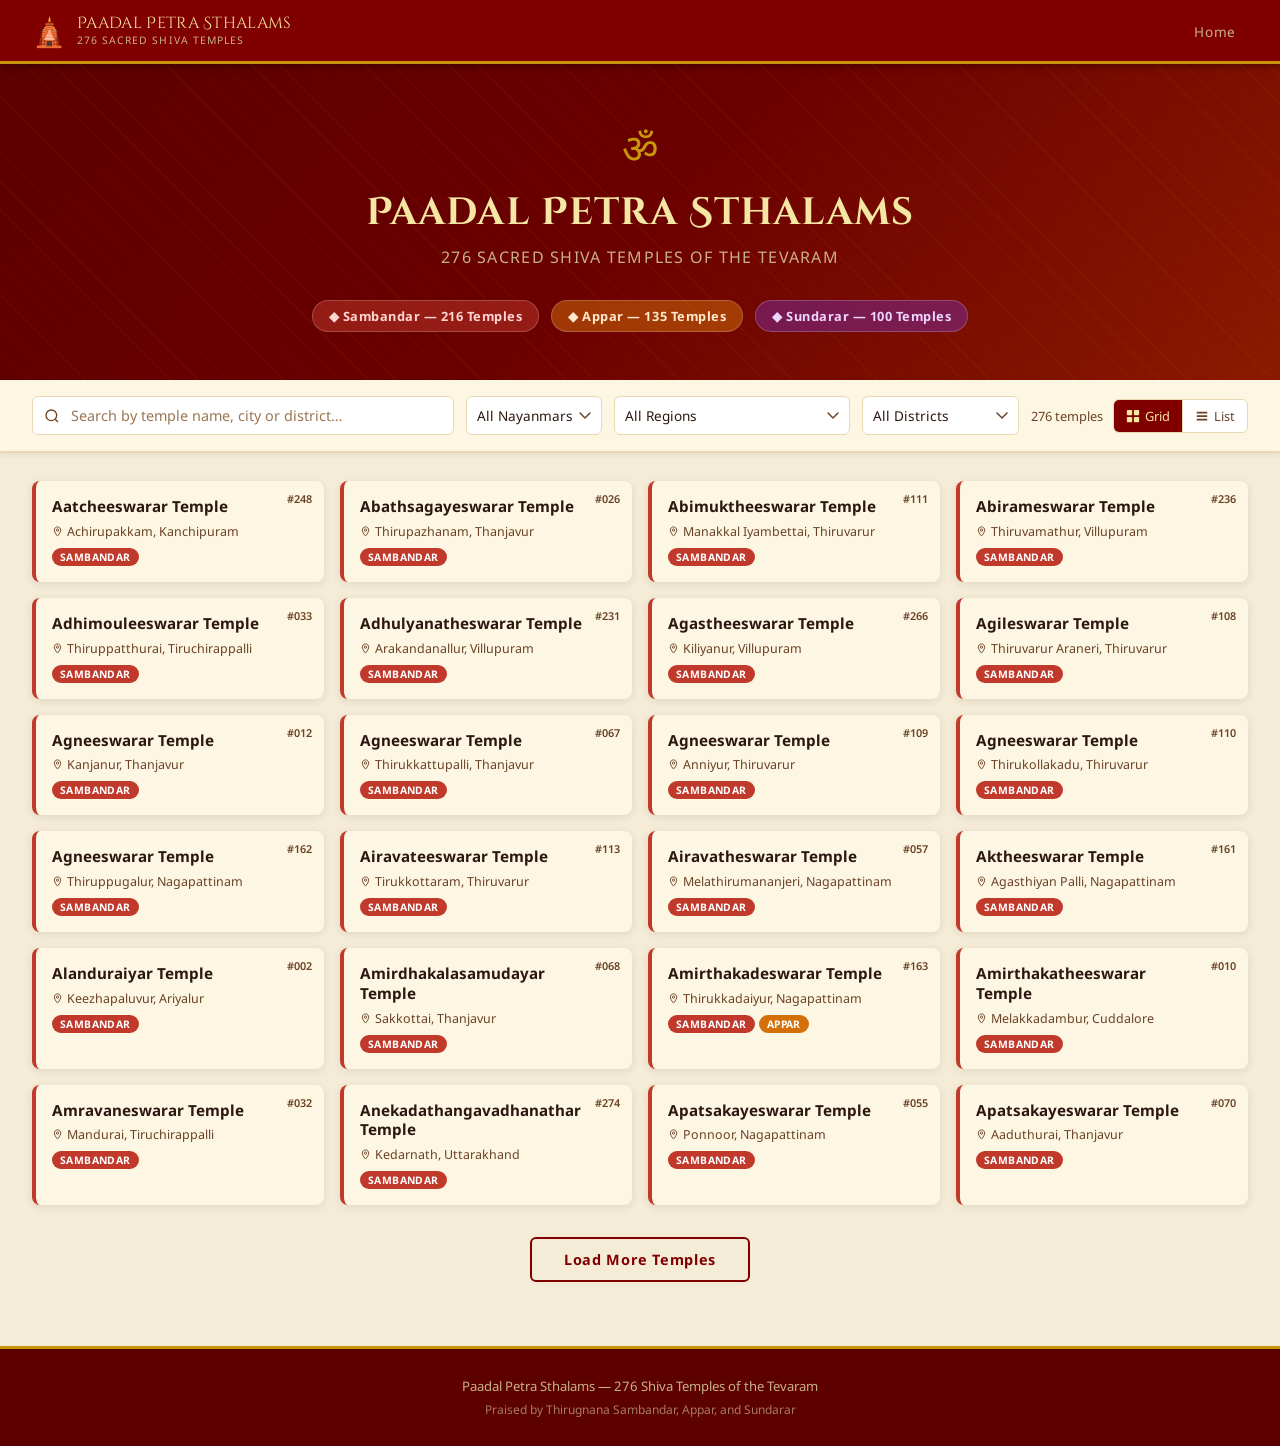
==== commit ee9918e1: "Add region (Nadu) filter dropdown alongside district filter - Add area field to all 276 temples in b" ====
--- a/index.html
+++ b/index.html
@@ -505,6 +505,20 @@
       <option value="sambandar">Sambandar</option>
       <option value="appar">Appar</option>
       <option value="sundarar">Sundarar</option>
+    </select>
+
+    <select id="filter-area" class="filter-select" title="Filter by region">
+      <option value="">All Regions</option>
+      <option value="Chola Nadu (North of Kaveri)">Chola Nadu — North of Kaveri</option>
+      <option value="Chola Nadu (South of Kaveri)">Chola Nadu — South of Kaveri</option>
+      <option value="Eezha Nadu (Sri Lanka)">Eezha Nadu (Sri Lanka)</option>
+      <option value="Pandiya Nadu">Pandiya Nadu</option>
+      <option value="Kongu Nadu">Kongu Nadu</option>
+      <option value="Nadu Nadu (Central Region)">Nadu Nadu (Central Region)</option>
+      <option value="Thondai Nadu">Thondai Nadu</option>
+      <option value="Thuluva Nadu (Karnataka)">Thuluva Nadu (Karnataka)</option>
+      <option value="Malai Nadu (Kerala)">Malai Nadu (Kerala)</option>
+      <option value="Vada Nadu (North India)">Vada Nadu (North India)</option>
     </select>
 
     <select id="filter-district" class="filter-select" title="Filter by district">
@@ -574,291 +588,291 @@
     ── */
     const TEMPLES = [
       /* ── Chola Nadu — North of Kaveri (63) ────────────────── */
-      {id:1,   official_name:"Vaithiyanathaswamy Temple",         location:{city:"Thirumazhapadi",         district:"Ariyalur"},          nayanmars:["sambandar"]},
-      {id:2,   official_name:"Alanduraiyar Temple",               location:{city:"Keezhapaluvur",           district:"Ariyalur"},          nayanmars:["sambandar"]},
-      {id:3,   official_name:"Thillai Nataraja Temple",           location:{city:"Chidambaram",             district:"Cuddalore"},         nayanmars:["sambandar","appar","sundarar"]},
-      {id:4,   official_name:"Paasupatheeswarar Temple",          location:{city:"Thiruvedikalam",          district:"Cuddalore"},         nayanmars:["sambandar"]},
-      {id:5,   official_name:"Uchinathar Temple",                 location:{city:"Sivapuri",                district:"Cuddalore"},         nayanmars:["sambandar"]},
-      {id:6,   official_name:"Balavannanathar Temple",            location:{city:"Thirukkazhippalai",       district:"Cuddalore"},         nayanmars:["sambandar"]},
-      {id:7,   official_name:"Pranava Vyagrapuriswarar Temple",   location:{city:"Omampuliyur",             district:"Cuddalore"},         nayanmars:["sambandar"]},
-      {id:8,   official_name:"Padanjaliswarar Temple",            location:{city:"Kanattampuliyur",         district:"Cuddalore"},         nayanmars:["sambandar"]},
-      {id:9,   official_name:"Soundaryeswarar Temple",            location:{city:"Thirunaraiyur",           district:"Cuddalore"},         nayanmars:["sambandar"]},
-      {id:10,  official_name:"Amirthakatheeswarar Temple",        location:{city:"Melakkadambur",           district:"Cuddalore"},         nayanmars:["sambandar"]},
-      {id:11,  official_name:"Paasupatheeswarar Temple",          location:{city:"Panthalloor",             district:"Thanjavur"},         nayanmars:["sambandar"]},
-      {id:12,  official_name:"Agneeswarar Temple",                location:{city:"Kanjanur",                district:"Thanjavur"},         nayanmars:["sambandar"]},
-      {id:13,  official_name:"Koteeswarar Temple",                location:{city:"Thirukkodikaval",         district:"Thanjavur"},         nayanmars:["sambandar"]},
-      {id:14,  official_name:"Prananatheswarar Temple",           location:{city:"Thirumangalakudi",        district:"Thanjavur"},         nayanmars:["sambandar"]},
-      {id:15,  official_name:"Arunajadeswarar Temple",            location:{city:"Thiruppanandal",          district:"Thanjavur"},         nayanmars:["sambandar"]},
-      {id:16,  official_name:"Baluganathar Temple",               location:{city:"Thiruvaiyapadi",          district:"Thanjavur"},         nayanmars:["sambandar"]},
-      {id:17,  official_name:"Sathiyagireeswarar Temple",         location:{city:"Senganoor",               district:"Thanjavur"},         nayanmars:["sambandar"]},
-      {id:18,  official_name:"Karkadeswarar Temple",              location:{city:"Thirundudevankudi",       district:"Thanjavur"},         nayanmars:["sambandar"]},
-      {id:19,  official_name:"Yoganandeeswarar Temple",           location:{city:"Thiruvisanallur",         district:"Thanjavur"},         nayanmars:["sambandar"]},
-      {id:20,  official_name:"Koteeswarar Kailasanathar Temple",  location:{city:"Kottaiyur",               district:"Thanjavur"},         nayanmars:["sambandar"]},
-      {id:21,  official_name:"Ezhutharinathar Temple",            location:{city:"Innamboor",               district:"Thanjavur"},         nayanmars:["sambandar"]},
-      {id:22,  official_name:"Satchinatheswarar Temple",          location:{city:"Thiruppurambiyam",        district:"Thanjavur"},         nayanmars:["sambandar"]},
-      {id:23,  official_name:"Vijayanatheswarar Temple",          location:{city:"Thiruvaiyamangai",        district:"Thanjavur"},         nayanmars:["sambandar"]},
-      {id:24,  official_name:"Vilvavaneshwarar Temple",           location:{city:"Thiruvaikavoor",          district:"Thanjavur"},         nayanmars:["sambandar"]},
-      {id:25,  official_name:"Dayanidheeswarar Temple",           location:{city:"Vadakurangaduthurai",     district:"Thanjavur"},         nayanmars:["sambandar"]},
-      {id:26,  official_name:"Abathsagayeswarar Temple",          location:{city:"Thirupazhanam",           district:"Thanjavur"},         nayanmars:["sambandar"]},
-      {id:27,  official_name:"Panchanadeeswara Temple",           location:{city:"Thiruvaiyaru",            district:"Thanjavur"},         nayanmars:["sambandar","appar","sundarar"]},
-      {id:28,  official_name:"Neyyadiyappar Temple",              location:{city:"Thillaiasthanam",         district:"Thanjavur"},         nayanmars:["sambandar"]},
-      {id:29,  official_name:"Vyagrapureeswarar Temple",          location:{city:"Thirupperumbiyur",        district:"Thanjavur"},         nayanmars:["sambandar"]},
-      {id:30,  official_name:"Semmeninathar Temple",              location:{city:"Thirukkanur",             district:"Thanjavur"},         nayanmars:["sambandar"]},
-      {id:31,  official_name:"Sathiyavakeeswarar Temple",         location:{city:"Anbil",                   district:"Tiruchirappalli"},   nayanmars:["sambandar"]},
-      {id:32,  official_name:"Amravaneswarar Temple",             location:{city:"Mandurai",                district:"Tiruchirappalli"},   nayanmars:["sambandar"]},
-      {id:33,  official_name:"Adhimouleeswarar Temple",           location:{city:"Thiruppatthurai",         district:"Tiruchirappalli"},   nayanmars:["sambandar"]},
-      {id:34,  official_name:"Jambukeswarar Temple",              location:{city:"Thiruvanaikaval",         district:"Tiruchirappalli"},   nayanmars:["sambandar","appar"]},
-      {id:35,  official_name:"Gneelivaneswarar Temple",           location:{city:"Thiruppainjeeli",         district:"Tiruchirappalli"},   nayanmars:["sambandar"]},
-      {id:36,  official_name:"Matruravaradeeswarar Temple",       location:{city:"Thiruvasi",               district:"Tiruchirappalli"},   nayanmars:["sambandar"]},
-      {id:37,  official_name:"Maragathaleswarar Temple",          location:{city:"Ingoimalai",              district:"Tiruchirappalli"},   nayanmars:["sambandar"]},
-      {id:38,  official_name:"Shivalokathyagar Temple",           location:{city:"Achchampuram",            district:"Nagapattinam"},      nayanmars:["sambandar"]},
-      {id:39,  official_name:"Thirumeniyazhagar Temple",          location:{city:"Makendrapalli",           district:"Nagapattinam"},      nayanmars:["sambandar"]},
-      {id:40,  official_name:"Mullai Vananathar Temple",          location:{city:"Thirumullaivasal",        district:"Nagapattinam"},      nayanmars:["sambandar"]},
-      {id:41,  official_name:"Sundareswarar Temple",              location:{city:"Annapanpettai",           district:"Nagapattinam"},      nayanmars:["sambandar"]},
-      {id:42,  official_name:"Saiyaveswarar Temple",              location:{city:"Saiyavanam",              district:"Nagapattinam"},      nayanmars:["sambandar"]},
-      {id:43,  official_name:"Pallavaneswarar Temple",            location:{city:"Poompukar",               district:"Nagapattinam"},      nayanmars:["sambandar"]},
-      {id:44,  official_name:"Swetharanyeswarar Temple",          location:{city:"Thiruvenkadu",            district:"Nagapattinam"},      nayanmars:["sambandar","appar"]},
-      {id:45,  official_name:"Aranyeswarar Temple",               location:{city:"Thirukkattupalli",        district:"Nagapattinam"},      nayanmars:["sambandar"]},
-      {id:46,  official_name:"Velladainathar Temple",             location:{city:"Thirukkuruvaikavoor",     district:"Nagapattinam"},      nayanmars:["sambandar"]},
-      {id:47,  official_name:"Sattainathar Temple",               location:{city:"Sirkazhi",                district:"Nagapattinam"},      nayanmars:["sambandar"]},
-      {id:48,  official_name:"Sapthapureeswarar Temple",          location:{city:"Thirukolakka",            district:"Nagapattinam"},      nayanmars:["sambandar"]},
-      {id:49,  official_name:"Vaitheeswaran Temple",              location:{city:"Vaitheeswaran Kovil",     district:"Nagapattinam"},      nayanmars:["sambandar"]},
-      {id:50,  official_name:"Kannayiramudaiyar Temple",          location:{city:"Kurumanakkudi",           district:"Nagapattinam"},      nayanmars:["sambandar"]},
-      {id:51,  official_name:"Kadaimudinathar Temple",            location:{city:"Keelaiyur",               district:"Nagapattinam"},      nayanmars:["sambandar"]},
-      {id:52,  official_name:"Mahalatchumeeswarar Temple",        location:{city:"Thirunindriyur",          district:"Nagapattinam"},      nayanmars:["sambandar"]},
-      {id:53,  official_name:"Shivalokanathar Temple",            location:{city:"Thirupunkoor",            district:"Nagapattinam"},      nayanmars:["sambandar"]},
-      {id:54,  official_name:"Somanathar Temple",                 location:{city:"Needur",                  district:"Nagapattinam"},      nayanmars:["sambandar"]},
-      {id:55,  official_name:"Apatsakayeswarar Temple",           location:{city:"Ponnoor",                 district:"Nagapattinam"},      nayanmars:["sambandar"]},
-      {id:56,  official_name:"Kalyana Sundareswarar Temple",      location:{city:"Thiruvelvikudi",          district:"Nagapattinam"},      nayanmars:["sambandar"]},
-      {id:57,  official_name:"Airavatheswarar Temple",            location:{city:"Melathirumananjeri",      district:"Nagapattinam"},      nayanmars:["sambandar"]},
-      {id:58,  official_name:"Uthvaganathar Temple",              location:{city:"Thirumananjeri",          district:"Nagapattinam"},      nayanmars:["sambandar"]},
-      {id:59,  official_name:"Veerateswarar Temple",              location:{city:"Korukkai",                district:"Nagapattinam"},      nayanmars:["sambandar"]},
-      {id:60,  official_name:"Kutram Poruthanathar Temple",       location:{city:"Thalainayiru",            district:"Nagapattinam"},      nayanmars:["sambandar"]},
-      {id:61,  official_name:"Kunthaleeswarar Temple",            location:{city:"Thirukkurakka",           district:"Nagapattinam"},      nayanmars:["sambandar"]},
-      {id:62,  official_name:"Manikkavannar Temple",              location:{city:"Thiruvalapputhur",        district:"Nagapattinam"},      nayanmars:["sambandar"]},
-      {id:63,  official_name:"Neelakandeswarar Temple",           location:{city:"Iluppai Pattu",           district:"Nagapattinam"},      nayanmars:["sambandar"]},
+      {id:1,   official_name:"Vaithiyanathaswamy Temple",         location:{city:"Thirumazhapadi",         district:"Ariyalur"},          nayanmars:["sambandar"],area:"Chola Nadu (North of Kaveri)"},
+      {id:2,   official_name:"Alanduraiyar Temple",               location:{city:"Keezhapaluvur",           district:"Ariyalur"},          nayanmars:["sambandar"],area:"Chola Nadu (North of Kaveri)"},
+      {id:3,   official_name:"Thillai Nataraja Temple",           location:{city:"Chidambaram",             district:"Cuddalore"},         nayanmars:["sambandar","appar","sundarar"],area:"Chola Nadu (North of Kaveri)"},
+      {id:4,   official_name:"Paasupatheeswarar Temple",          location:{city:"Thiruvedikalam",          district:"Cuddalore"},         nayanmars:["sambandar"],area:"Chola Nadu (North of Kaveri)"},
+      {id:5,   official_name:"Uchinathar Temple",                 location:{city:"Sivapuri",                district:"Cuddalore"},         nayanmars:["sambandar"],area:"Chola Nadu (North of Kaveri)"},
+      {id:6,   official_name:"Balavannanathar Temple",            location:{city:"Thirukkazhippalai",       district:"Cuddalore"},         nayanmars:["sambandar"],area:"Chola Nadu (North of Kaveri)"},
+      {id:7,   official_name:"Pranava Vyagrapuriswarar Temple",   location:{city:"Omampuliyur",             district:"Cuddalore"},         nayanmars:["sambandar"],area:"Chola Nadu (North of Kaveri)"},
+      {id:8,   official_name:"Padanjaliswarar Temple",            location:{city:"Kanattampuliyur",         district:"Cuddalore"},         nayanmars:["sambandar"],area:"Chola Nadu (North of Kaveri)"},
+      {id:9,   official_name:"Soundaryeswarar Temple",            location:{city:"Thirunaraiyur",           district:"Cuddalore"},         nayanmars:["sambandar"],area:"Chola Nadu (North of Kaveri)"},
+      {id:10,  official_name:"Amirthakatheeswarar Temple",        location:{city:"Melakkadambur",           district:"Cuddalore"},         nayanmars:["sambandar"],area:"Chola Nadu (North of Kaveri)"},
+      {id:11,  official_name:"Paasupatheeswarar Temple",          location:{city:"Panthalloor",             district:"Thanjavur"},         nayanmars:["sambandar"],area:"Chola Nadu (North of Kaveri)"},
+      {id:12,  official_name:"Agneeswarar Temple",                location:{city:"Kanjanur",                district:"Thanjavur"},         nayanmars:["sambandar"],area:"Chola Nadu (North of Kaveri)"},
+      {id:13,  official_name:"Koteeswarar Temple",                location:{city:"Thirukkodikaval",         district:"Thanjavur"},         nayanmars:["sambandar"],area:"Chola Nadu (North of Kaveri)"},
+      {id:14,  official_name:"Prananatheswarar Temple",           location:{city:"Thirumangalakudi",        district:"Thanjavur"},         nayanmars:["sambandar"],area:"Chola Nadu (North of Kaveri)"},
+      {id:15,  official_name:"Arunajadeswarar Temple",            location:{city:"Thiruppanandal",          district:"Thanjavur"},         nayanmars:["sambandar"],area:"Chola Nadu (North of Kaveri)"},
+      {id:16,  official_name:"Baluganathar Temple",               location:{city:"Thiruvaiyapadi",          district:"Thanjavur"},         nayanmars:["sambandar"],area:"Chola Nadu (North of Kaveri)"},
+      {id:17,  official_name:"Sathiyagireeswarar Temple",         location:{city:"Senganoor",               district:"Thanjavur"},         nayanmars:["sambandar"],area:"Chola Nadu (North of Kaveri)"},
+      {id:18,  official_name:"Karkadeswarar Temple",              location:{city:"Thirundudevankudi",       district:"Thanjavur"},         nayanmars:["sambandar"],area:"Chola Nadu (North of Kaveri)"},
+      {id:19,  official_name:"Yoganandeeswarar Temple",           location:{city:"Thiruvisanallur",         district:"Thanjavur"},         nayanmars:["sambandar"],area:"Chola Nadu (North of Kaveri)"},
+      {id:20,  official_name:"Koteeswarar Kailasanathar Temple",  location:{city:"Kottaiyur",               district:"Thanjavur"},         nayanmars:["sambandar"],area:"Chola Nadu (North of Kaveri)"},
+      {id:21,  official_name:"Ezhutharinathar Temple",            location:{city:"Innamboor",               district:"Thanjavur"},         nayanmars:["sambandar"],area:"Chola Nadu (North of Kaveri)"},
+      {id:22,  official_name:"Satchinatheswarar Temple",          location:{city:"Thiruppurambiyam",        district:"Thanjavur"},         nayanmars:["sambandar"],area:"Chola Nadu (North of Kaveri)"},
+      {id:23,  official_name:"Vijayanatheswarar Temple",          location:{city:"Thiruvaiyamangai",        district:"Thanjavur"},         nayanmars:["sambandar"],area:"Chola Nadu (North of Kaveri)"},
+      {id:24,  official_name:"Vilvavaneshwarar Temple",           location:{city:"Thiruvaikavoor",          district:"Thanjavur"},         nayanmars:["sambandar"],area:"Chola Nadu (North of Kaveri)"},
+      {id:25,  official_name:"Dayanidheeswarar Temple",           location:{city:"Vadakurangaduthurai",     district:"Thanjavur"},         nayanmars:["sambandar"],area:"Chola Nadu (North of Kaveri)"},
+      {id:26,  official_name:"Abathsagayeswarar Temple",          location:{city:"Thirupazhanam",           district:"Thanjavur"},         nayanmars:["sambandar"],area:"Chola Nadu (North of Kaveri)"},
+      {id:27,  official_name:"Panchanadeeswara Temple",           location:{city:"Thiruvaiyaru",            district:"Thanjavur"},         nayanmars:["sambandar","appar","sundarar"],area:"Chola Nadu (North of Kaveri)"},
+      {id:28,  official_name:"Neyyadiyappar Temple",              location:{city:"Thillaiasthanam",         district:"Thanjavur"},         nayanmars:["sambandar"],area:"Chola Nadu (North of Kaveri)"},
+      {id:29,  official_name:"Vyagrapureeswarar Temple",          location:{city:"Thirupperumbiyur",        district:"Thanjavur"},         nayanmars:["sambandar"],area:"Chola Nadu (North of Kaveri)"},
+      {id:30,  official_name:"Semmeninathar Temple",              location:{city:"Thirukkanur",             district:"Thanjavur"},         nayanmars:["sambandar"],area:"Chola Nadu (North of Kaveri)"},
+      {id:31,  official_name:"Sathiyavakeeswarar Temple",         location:{city:"Anbil",                   district:"Tiruchirappalli"},   nayanmars:["sambandar"],area:"Chola Nadu (North of Kaveri)"},
+      {id:32,  official_name:"Amravaneswarar Temple",             location:{city:"Mandurai",                district:"Tiruchirappalli"},   nayanmars:["sambandar"],area:"Chola Nadu (North of Kaveri)"},
+      {id:33,  official_name:"Adhimouleeswarar Temple",           location:{city:"Thiruppatthurai",         district:"Tiruchirappalli"},   nayanmars:["sambandar"],area:"Chola Nadu (North of Kaveri)"},
+      {id:34,  official_name:"Jambukeswarar Temple",              location:{city:"Thiruvanaikaval",         district:"Tiruchirappalli"},   nayanmars:["sambandar","appar"],area:"Chola Nadu (North of Kaveri)"},
+      {id:35,  official_name:"Gneelivaneswarar Temple",           location:{city:"Thiruppainjeeli",         district:"Tiruchirappalli"},   nayanmars:["sambandar"],area:"Chola Nadu (North of Kaveri)"},
+      {id:36,  official_name:"Matruravaradeeswarar Temple",       location:{city:"Thiruvasi",               district:"Tiruchirappalli"},   nayanmars:["sambandar"],area:"Chola Nadu (North of Kaveri)"},
+      {id:37,  official_name:"Maragathaleswarar Temple",          location:{city:"Ingoimalai",              district:"Tiruchirappalli"},   nayanmars:["sambandar"],area:"Chola Nadu (North of Kaveri)"},
+      {id:38,  official_name:"Shivalokathyagar Temple",           location:{city:"Achchampuram",            district:"Nagapattinam"},      nayanmars:["sambandar"],area:"Chola Nadu (North of Kaveri)"},
+      {id:39,  official_name:"Thirumeniyazhagar Temple",          location:{city:"Makendrapalli",           district:"Nagapattinam"},      nayanmars:["sambandar"],area:"Chola Nadu (North of Kaveri)"},
+      {id:40,  official_name:"Mullai Vananathar Temple",          location:{city:"Thirumullaivasal",        district:"Nagapattinam"},      nayanmars:["sambandar"],area:"Chola Nadu (North of Kaveri)"},
+      {id:41,  official_name:"Sundareswarar Temple",              location:{city:"Annapanpettai",           district:"Nagapattinam"},      nayanmars:["sambandar"],area:"Chola Nadu (North of Kaveri)"},
+      {id:42,  official_name:"Saiyaveswarar Temple",              location:{city:"Saiyavanam",              district:"Nagapattinam"},      nayanmars:["sambandar"],area:"Chola Nadu (North of Kaveri)"},
+      {id:43,  official_name:"Pallavaneswarar Temple",            location:{city:"Poompukar",               district:"Nagapattinam"},      nayanmars:["sambandar"],area:"Chola Nadu (North of Kaveri)"},
+      {id:44,  official_name:"Swetharanyeswarar Temple",          location:{city:"Thiruvenkadu",            district:"Nagapattinam"},      nayanmars:["sambandar","appar"],area:"Chola Nadu (North of Kaveri)"},
+      {id:45,  official_name:"Aranyeswarar Temple",               location:{city:"Thirukkattupalli",        district:"Nagapattinam"},      nayanmars:["sambandar"],area:"Chola Nadu (North of Kaveri)"},
+      {id:46,  official_name:"Velladainathar Temple",             location:{city:"Thirukkuruvaikavoor",     district:"Nagapattinam"},      nayanmars:["sambandar"],area:"Chola Nadu (North of Kaveri)"},
+      {id:47,  official_name:"Sattainathar Temple",               location:{city:"Sirkazhi",                district:"Nagapattinam"},      nayanmars:["sambandar"],area:"Chola Nadu (North of Kaveri)"},
+      {id:48,  official_name:"Sapthapureeswarar Temple",          location:{city:"Thirukolakka",            district:"Nagapattinam"},      nayanmars:["sambandar"],area:"Chola Nadu (North of Kaveri)"},
+      {id:49,  official_name:"Vaitheeswaran Temple",              location:{city:"Vaitheeswaran Kovil",     district:"Nagapattinam"},      nayanmars:["sambandar"],area:"Chola Nadu (North of Kaveri)"},
+      {id:50,  official_name:"Kannayiramudaiyar Temple",          location:{city:"Kurumanakkudi",           district:"Nagapattinam"},      nayanmars:["sambandar"],area:"Chola Nadu (North of Kaveri)"},
+      {id:51,  official_name:"Kadaimudinathar Temple",            location:{city:"Keelaiyur",               district:"Nagapattinam"},      nayanmars:["sambandar"],area:"Chola Nadu (North of Kaveri)"},
+      {id:52,  official_name:"Mahalatchumeeswarar Temple",        location:{city:"Thirunindriyur",          district:"Nagapattinam"},      nayanmars:["sambandar"],area:"Chola Nadu (North of Kaveri)"},
+      {id:53,  official_name:"Shivalokanathar Temple",            location:{city:"Thirupunkoor",            district:"Nagapattinam"},      nayanmars:["sambandar"],area:"Chola Nadu (North of Kaveri)"},
+      {id:54,  official_name:"Somanathar Temple",                 location:{city:"Needur",                  district:"Nagapattinam"},      nayanmars:["sambandar"],area:"Chola Nadu (North of Kaveri)"},
+      {id:55,  official_name:"Apatsakayeswarar Temple",           location:{city:"Ponnoor",                 district:"Nagapattinam"},      nayanmars:["sambandar"],area:"Chola Nadu (North of Kaveri)"},
+      {id:56,  official_name:"Kalyana Sundareswarar Temple",      location:{city:"Thiruvelvikudi",          district:"Nagapattinam"},      nayanmars:["sambandar"],area:"Chola Nadu (North of Kaveri)"},
+      {id:57,  official_name:"Airavatheswarar Temple",            location:{city:"Melathirumananjeri",      district:"Nagapattinam"},      nayanmars:["sambandar"],area:"Chola Nadu (North of Kaveri)"},
+      {id:58,  official_name:"Uthvaganathar Temple",              location:{city:"Thirumananjeri",          district:"Nagapattinam"},      nayanmars:["sambandar"],area:"Chola Nadu (North of Kaveri)"},
+      {id:59,  official_name:"Veerateswarar Temple",              location:{city:"Korukkai",                district:"Nagapattinam"},      nayanmars:["sambandar"],area:"Chola Nadu (North of Kaveri)"},
+      {id:60,  official_name:"Kutram Poruthanathar Temple",       location:{city:"Thalainayiru",            district:"Nagapattinam"},      nayanmars:["sambandar"],area:"Chola Nadu (North of Kaveri)"},
+      {id:61,  official_name:"Kunthaleeswarar Temple",            location:{city:"Thirukkurakka",           district:"Nagapattinam"},      nayanmars:["sambandar"],area:"Chola Nadu (North of Kaveri)"},
+      {id:62,  official_name:"Manikkavannar Temple",              location:{city:"Thiruvalapputhur",        district:"Nagapattinam"},      nayanmars:["sambandar"],area:"Chola Nadu (North of Kaveri)"},
+      {id:63,  official_name:"Neelakandeswarar Temple",           location:{city:"Iluppai Pattu",           district:"Nagapattinam"},      nayanmars:["sambandar"],area:"Chola Nadu (North of Kaveri)"},
       /* ── Chola Nadu — South of Kaveri (128) ───────────────── */
-      {id:64,  official_name:"Kadambavaaneswarar Temple",         location:{city:"Kulithalai",              district:"Karur"},             nayanmars:["sambandar"]},
-      {id:65,  official_name:"Rathinagireeswarar Temple",         location:{city:"Ayyar Malai",             district:"Karur"},             nayanmars:["sambandar"]},
-      {id:66,  official_name:"Darbaranyeswarar Temple",           location:{city:"Thirunallar",             district:"Karaikal"},          nayanmars:["sambandar","appar","sundarar"]},
-      {id:67,  official_name:"Agneeswarar Temple",                location:{city:"Thirukkattupalli",        district:"Thanjavur"},         nayanmars:["sambandar"]},
-      {id:68,  official_name:"Amirdhakalasamudayar Temple",       location:{city:"Sakkottai",               district:"Thanjavur"},         nayanmars:["sambandar"]},
-      {id:69,  official_name:"Atmanatheswarar Temple",            location:{city:"Thiruvalampozhil",        district:"Thanjavur"},         nayanmars:["sambandar"]},
-      {id:70,  official_name:"Apatsakayeswarar Temple",           location:{city:"Aaduthurai",              district:"Thanjavur"},         nayanmars:["sambandar"]},
-      {id:71,  official_name:"Apatsakayeswarar Temple",           location:{city:"Alangudi",                district:"Thanjavur"},         nayanmars:["sambandar"]},
-      {id:72,  official_name:"Kumbareswarar Temple",              location:{city:"Kumbakonam",              district:"Thanjavur"},         nayanmars:["sambandar","appar","sundarar"]},
-      {id:73,  official_name:"Gokileswarar Temple",               location:{city:"Thirukkozhiyur",          district:"Thanjavur"},         nayanmars:["sambandar"]},
-      {id:74,  official_name:"Sakkaravaageswarar Temple",         location:{city:"Sakkarapalli",            district:"Thanjavur"},         nayanmars:["sambandar"]},
-      {id:75,  official_name:"Sarkunalingeswarar Temple",         location:{city:"Kurukkudi",               district:"Thanjavur"},         nayanmars:["sambandar"]},
-      {id:76,  official_name:"Saraparameswarar Temple",           location:{city:"Thirucherai",             district:"Thanjavur"},         nayanmars:["sambandar"]},
-      {id:77,  official_name:"Sitthanatheswarar Temple",          location:{city:"Thirunaraiyur",           district:"Thanjavur"},         nayanmars:["sambandar"]},
-      {id:78,  official_name:"Sivagurunathar Temple",             location:{city:"Sivapuram",               district:"Thanjavur"},         nayanmars:["sambandar"]},
-      {id:79,  official_name:"Sivakozhuntheeswarar Temple",       location:{city:"Thirucchathimur",         district:"Thanjavur"},         nayanmars:["sambandar"]},
-      {id:80,  official_name:"Sivanandheswarar Temple",           location:{city:"Thiruppanthurai",         district:"Thanjavur"},         nayanmars:["sambandar"]},
-      {id:81,  official_name:"Someeswarar Temple",                location:{city:"Keelapalayam Vadathali",  district:"Thanjavur"},         nayanmars:["sambandar"]},
-      {id:82,  official_name:"Someeswarar Temple",                location:{city:"Kumbakonam",              district:"Thanjavur"},         nayanmars:["sambandar"]},
-      {id:83,  official_name:"Sottuthurai Nathar Temple",         location:{city:"Thirucchottuthurai",      district:"Thanjavur"},         nayanmars:["sambandar"]},
-      {id:84,  official_name:"Jnanaparameswarar Temple",          location:{city:"Tirumeignanam",           district:"Thanjavur"},         nayanmars:["sambandar"]},
-      {id:85,  official_name:"Thiruvalanjuzhinathar Temple",      location:{city:"Thiruvalanjuzhi",         district:"Thanjavur"},         nayanmars:["sambandar"]},
-      {id:86,  official_name:"Thenupeeswarar Temple",             location:{city:"Pattiswaram",             district:"Thanjavur"},         nayanmars:["sambandar"]},
-      {id:87,  official_name:"Nageswarar Temple",                 location:{city:"Thirunageswaram",         district:"Thanjavur"},         nayanmars:["sambandar","appar"]},
-      {id:88,  official_name:"Neelakandeswarar Temple",           location:{city:"Thiruneelakudi",          district:"Thanjavur"},         nayanmars:["sambandar"]},
-      {id:89,  official_name:"Pasupatheeswarar Temple",           location:{city:"Pasupathikoil",           district:"Thanjavur"},         nayanmars:["sambandar"]},
-      {id:90,  official_name:"Pasupatheeswarar Temple",           location:{city:"Avoor",                   district:"Thanjavur"},         nayanmars:["sambandar"]},
-      {id:91,  official_name:"Panchavarneeswarar Temple",         location:{city:"Nallur",                  district:"Thanjavur"},         nayanmars:["sambandar"]},
-      {id:92,  official_name:"Padikasunathar Temple",             location:{city:"Alagaputhur",             district:"Thanjavur"},         nayanmars:["sambandar"]},
-      {id:93,  official_name:"Palaiyavaneswarar Temple",          location:{city:"Papanasam",               district:"Thanjavur"},         nayanmars:["sambandar","appar"]},
-      {id:94,  official_name:"Paschakareeswarar Temple",          location:{city:"Parithiyappar Kovil",     district:"Thanjavur"},         nayanmars:["sambandar"]},
-      {id:95,  official_name:"Brammasiragandeeswarar Temple",     location:{city:"Kandiyur",                district:"Thanjavur"},         nayanmars:["sambandar"]},
-      {id:96,  official_name:"Pushpavaneswarar Temple",           location:{city:"Melaidhripoonthuruthi",   district:"Thanjavur"},         nayanmars:["sambandar"]},
-      {id:97,  official_name:"Mahalingeswarar Temple",            location:{city:"Thiruvidaimarudur",       district:"Mayiladuthurai"},    nayanmars:["sambandar","appar","sundarar"]},
-      {id:98,  official_name:"Mullai Vananathar Temple",          location:{city:"Thirukkarugavur",         district:"Thanjavur"},         nayanmars:["sambandar"]},
-      {id:99,  official_name:"Vasishteeswarar Temple",            location:{city:"Tenkudithittai",          district:"Thanjavur"},         nayanmars:["sambandar"]},
-      {id:100, official_name:"Vedhapureeswarar Temple",           location:{city:"Thiruvedikudi",           district:"Thanjavur"},         nayanmars:["sambandar"]},
-      {id:101, official_name:"Nageswaran Temple",                 location:{city:"Kudanthai Keezhkkottam",  district:"Thanjavur"},         nayanmars:["sambandar"]},
-      {id:102, official_name:"Erumpiswarar Temple",               location:{city:"Thiruverumbur",           district:"Tiruchirappalli"},   nayanmars:["sambandar"]},
-      {id:103, official_name:"Thayumanavar Temple",               location:{city:"Tiruchirappalli",         district:"Tiruchirappalli"},   nayanmars:["sambandar","appar"]},
-      {id:104, official_name:"Netungalanathar Temple",            location:{city:"Tirunetungal",            district:"Tiruchirappalli"},   nayanmars:["sambandar"]},
-      {id:105, official_name:"Panchavarneswarar Temple",          location:{city:"Uraiyur",                 district:"Tiruchirappalli"},   nayanmars:["sambandar"]},
-      {id:106, official_name:"Paraythurainathar Temple",          location:{city:"Tiruparaythurai",         district:"Tiruchirappalli"},   nayanmars:["sambandar"]},
-      {id:107, official_name:"Ujjeevanathar Temple",              location:{city:"Uyyakondan Malai",        district:"Tiruchirappalli"},   nayanmars:["sambandar"]},
-      {id:108, official_name:"Agileswarar Temple",                location:{city:"Thiruvarur Araneri",      district:"Thiruvarur"},        nayanmars:["sambandar"]},
-      {id:109, official_name:"Agneeswarar Temple",                location:{city:"Anniyur",                 district:"Thiruvarur"},        nayanmars:["sambandar"]},
-      {id:110, official_name:"Agneeswarar Temple",                location:{city:"Thirukollakadu",          district:"Thiruvarur"},        nayanmars:["sambandar"]},
-      {id:111, official_name:"Abimuktheeswarar Temple",           location:{city:"Manakkal Iyambettai",     district:"Thiruvarur"},        nayanmars:["sambandar"]},
-      {id:112, official_name:"Uthirapachupatheeswarar Temple",    location:{city:"Tiruchengattangudi",      district:"Thiruvarur"},        nayanmars:["sambandar"]},
-      {id:113, official_name:"Airavateeswarar Temple",            location:{city:"Tirukkottaram",           district:"Thiruvarur"},        nayanmars:["sambandar"]},
-      {id:114, official_name:"Kannayiranathar Temple",            location:{city:"Tirukkaravasal",          district:"Thiruvarur"},        nayanmars:["sambandar"]},
-      {id:115, official_name:"Karaveeranathar Temple",            location:{city:"Karaiveeram",             district:"Thiruvarur"},        nayanmars:["sambandar"]},
-      {id:116, official_name:"Karpaganathar Temple",              location:{city:"Karpaganatharkulam",      district:"Thiruvarur"},        nayanmars:["sambandar"]},
-      {id:117, official_name:"Kediliyappar Temple",               location:{city:"Keelvelur",               district:"Thiruvarur"},        nayanmars:["sambandar"]},
-      {id:118, official_name:"Kaichinneswarar Temple",            location:{city:"Kachanam",                district:"Thiruvarur"},        nayanmars:["sambandar"]},
-      {id:119, official_name:"Koluntheeswarar Temple",            location:{city:"Kottur",                  district:"Thiruvarur"},        nayanmars:["sambandar"]},
-      {id:120, official_name:"Koneswarar Temple",                 location:{city:"Kudavasal",               district:"Thiruvarur"},        nayanmars:["sambandar"]},
-      {id:121, official_name:"Sakalabhuvaneswarar Temple",        location:{city:"Thirumiyachur Ilankovil", district:"Thiruvarur"},        nayanmars:["sambandar"]},
-      {id:122, official_name:"Sathurangavallabhanathar Temple",   location:{city:"Puvanoor",                district:"Thiruvarur"},        nayanmars:["sambandar"]},
-      {id:123, official_name:"Sundareswarar Temple",              location:{city:"Tiruppanaiyur",           district:"Thiruvarur"},        nayanmars:["sambandar"]},
-      {id:124, official_name:"Sargunanathar Temple",              location:{city:"Idumbavanam",             district:"Thiruvarur"},        nayanmars:["sambandar"]},
-      {id:125, official_name:"Sarguneswarar Temple",              location:{city:"Karuveli",                district:"Thiruvarur"},        nayanmars:["sambandar"]},
-      {id:126, official_name:"Satchinathar Temple",               location:{city:"Avalivanallur",           district:"Thiruvarur"},        nayanmars:["sambandar"]},
-      {id:127, official_name:"Sushmapureeswarar Temple",          location:{city:"Cherukudi",               district:"Thiruvarur"},        nayanmars:["sambandar"]},
-      {id:128, official_name:"Seshapureeswarar Temple",           location:{city:"Thirupampuram",           district:"Thiruvarur"},        nayanmars:["sambandar"]},
-      {id:129, official_name:"Sornapureeswarar Temple",           location:{city:"Andankovil",              district:"Thiruvarur"},        nayanmars:["sambandar"]},
-      {id:130, official_name:"Thyagarajar Temple",                location:{city:"Thiruvarur",              district:"Thiruvarur"},        nayanmars:["sambandar","appar","sundarar"]},
-      {id:131, official_name:"Dhoovay Nathar Temple",             location:{city:"Dhoovanaynar Kovil",      district:"Thiruvarur"},        nayanmars:["sambandar"]},
-      {id:132, official_name:"Devapureeswarar Temple",            location:{city:"Devur",                   district:"Thiruvarur"},        nayanmars:["sambandar"]},
-      {id:133, official_name:"Naduthariyappar Temple",            location:{city:"Kovil Kannapuram",        district:"Thiruvarur"},        nayanmars:["sambandar"]},
-      {id:134, official_name:"Narthanapureeswarar Temple",        location:{city:"Thiruthalaiyankadu",      district:"Thiruvarur"},        nayanmars:["sambandar"]},
-      {id:135, official_name:"Naganathar Temple",                 location:{city:"Pamani",                  district:"Thiruvarur"},        nayanmars:["sambandar"]},
-      {id:136, official_name:"Neelnethinathar Temple",            location:{city:"Thandalacheri",           district:"Thiruvarur"},        nayanmars:["sambandar"]},
-      {id:137, official_name:"Nellivananathar Temple",            location:{city:"Thirunelikka",            district:"Thiruvarur"},        nayanmars:["sambandar"]},
-      {id:138, official_name:"Pasupatheeswarar Temple",           location:{city:"Thirukondeeswaram",       district:"Thiruvarur"},        nayanmars:["sambandar"]},
-      {id:139, official_name:"Padanjali Manogarar Temple",        location:{city:"Vilamal",                 district:"Thiruvarur"},        nayanmars:["sambandar"]},
-      {id:140, official_name:"Padaleeswarar Temple",              location:{city:"Aritthuvaramangalam",     district:"Thiruvarur"},        nayanmars:["sambandar"]},
-      {id:141, official_name:"Parijathavaneswarar Temple",        location:{city:"Thirukkalar",             district:"Thiruvarur"},        nayanmars:["sambandar"]},
-      {id:142, official_name:"Brammapureeswarar Temple",          location:{city:"Ampar-Ampal",             district:"Thiruvarur"},        nayanmars:["sambandar"]},
-      {id:143, official_name:"Ponvaithanathar Temple",            location:{city:"Chithayamoor",            district:"Thiruvarur"},        nayanmars:["sambandar"]},
-      {id:144, official_name:"Mahakalanathar Temple",             location:{city:"Thirumakalam",            district:"Thiruvarur"},        nayanmars:["sambandar"]},
-      {id:145, official_name:"Madhuvaneswarar Temple",            location:{city:"Nannilam",                district:"Thiruvarur"},        nayanmars:["sambandar","appar"]},
-      {id:146, official_name:"Manthirapureeswarar Temple",        location:{city:"Kovilur",                 district:"Thiruvarur"},        nayanmars:["sambandar"]},
-      {id:147, official_name:"Mugkoodal Thirunethranathar Temple",location:{city:"Thirupalli",              district:"Thiruvarur"},        nayanmars:["sambandar"]},
-      {id:148, official_name:"Muktheeswarar Temple",              location:{city:"Sithalapathi",            district:"Thiruvarur"},        nayanmars:["sambandar"]},
-      {id:149, official_name:"Meghanathar Temple",                location:{city:"Thirumiyachur",           district:"Thiruvarur"},        nayanmars:["sambandar"]},
-      {id:150, official_name:"Rathinapureeswarar Temple",         location:{city:"Thirunattiyathankudi",    district:"Thiruvarur"},        nayanmars:["sambandar"]},
-      {id:151, official_name:"Ramanathar Temple",                 location:{city:"Thirukkanapuram",         district:"Thiruvarur"},        nayanmars:["sambandar"]},
-      {id:152, official_name:"Vandurai Nathar Temple",            location:{city:"Thiruvanduthurai",        district:"Thiruvarur"},        nayanmars:["sambandar"]},
-      {id:153, official_name:"Vardhamaneeswarar Temple",          location:{city:"Thiruppugalur",           district:"Thiruvarur"},        nayanmars:["sambandar"]},
-      {id:154, official_name:"Vanjinathar Temple",                location:{city:"Sri Vanjiyam",            district:"Thiruvarur"},        nayanmars:["sambandar"]},
-      {id:155, official_name:"Vilvaranyeswarar Temple",           location:{city:"Thirukollampudur",        district:"Thiruvarur"},        nayanmars:["sambandar"]},
-      {id:156, official_name:"Veerattaneswarar Temple",           location:{city:"Thiruvirkudi",            district:"Thiruvarur"},        nayanmars:["sambandar"]},
-      {id:157, official_name:"Velinatheswarar Temple",            location:{city:"Thiruvizhimizhalai",      district:"Thiruvarur"},        nayanmars:["sambandar"]},
-      {id:158, official_name:"Vennikarumbeswarar Temple",         location:{city:"Kovilvenni",              district:"Thiruvarur"},        nayanmars:["sambandar"]},
-      {id:159, official_name:"Vellimalainathar Temple",           location:{city:"Thiruthangur",            district:"Thiruvarur"},        nayanmars:["sambandar"]},
-      {id:160, official_name:"Jagatheeswarar Temple",             location:{city:"Okkaipperaiyur",          district:"Thiruvarur"},        nayanmars:["sambandar"]},
-      {id:161, official_name:"Aktheeswarar Temple",               location:{city:"Agasthiyan Palli",        district:"Nagapattinam"},      nayanmars:["sambandar"]},
-      {id:162, official_name:"Agneeswarar Temple",                location:{city:"Thiruppugalur",           district:"Nagapattinam"},      nayanmars:["sambandar"]},
-      {id:163, official_name:"Amirthakadeswarar Temple",          location:{city:"Thirukkadaiyur",          district:"Nagapattinam"},      nayanmars:["sambandar","appar"]},
-      {id:164, official_name:"Ayavantheeswarar Temple",           location:{city:"Seeyathamangai",          district:"Nagapattinam"},      nayanmars:["sambandar"]},
-      {id:165, official_name:"Ucchiravaneswarar Temple",          location:{city:"Thiruvilankadu",          district:"Nagapattinam"},      nayanmars:["sambandar"]},
-      {id:166, official_name:"Uththavadeeswarar Temple",          location:{city:"Kuthalam",                district:"Nagapattinam"},      nayanmars:["sambandar"]},
-      {id:167, official_name:"Uma Maheswara Swamy Temple",        location:{city:"Konerirajapuram",         district:"Nagapattinam"},      nayanmars:["sambandar"]},
-      {id:168, official_name:"Gayaroganeshwarar Temple",          location:{city:"Nagapattinam",            district:"Nagapattinam"},      nayanmars:["sambandar"]},
-      {id:169, official_name:"Kodikkuzhagar Temple",              location:{city:"Kodiyakkadu",             district:"Nagapattinam"},      nayanmars:["sambandar"]},
-      {id:170, official_name:"Komuktheeswarar Temple",            location:{city:"Thiruvavaduthurai",       district:"Nagapattinam"},      nayanmars:["sambandar"]},
-      {id:171, official_name:"Sankaranyeswarar Temple",           location:{city:"Thalaisangankadu",        district:"Nagapattinam"},      nayanmars:["sambandar"]},
-      {id:172, official_name:"Swarnapureeswarar Temple",          location:{city:"Sembponarkovil",          district:"Nagapattinam"},      nayanmars:["sambandar"]},
-      {id:173, official_name:"Thanthondeeswarar Temple",          location:{city:"Akkur",                   district:"Nagapattinam"},      nayanmars:["sambandar"]},
-      {id:174, official_name:"Thiruppayathu Nathar Temple",       location:{city:"Thiruppayathankudi",      district:"Nagapattinam"},      nayanmars:["sambandar"]},
-      {id:175, official_name:"Swetharanyeswarar Temple",          location:{city:"Vedaranyam",              district:"Nagapattinam"},      nayanmars:["sambandar","appar"]},
-      {id:176, official_name:"Navaneetheswarar Temple",           location:{city:"Chikkal",                 district:"Nagapattinam"},      nayanmars:["sambandar"]},
-      {id:177, official_name:"Nattrunaiyappar Temple",            location:{city:"Punjaai",                 district:"Nagapattinam"},      nayanmars:["sambandar"]},
-      {id:178, official_name:"Brahmapureeswarar Temple",          location:{city:"Thirumayanam",            district:"Nagapattinam"},      nayanmars:["sambandar"]},
-      {id:179, official_name:"Brahmapureeswarar Temple",          location:{city:"Thirukkuvalai",           district:"Nagapattinam"},      nayanmars:["sambandar"]},
-      {id:180, official_name:"Manaththunai Nathar Temple",        location:{city:"Valivalam",               district:"Nagapattinam"},      nayanmars:["sambandar"]},
-      {id:181, official_name:"Mayuranathar Temple",               location:{city:"Mayiladuthurai",          district:"Nagapattinam"},      nayanmars:["sambandar"]},
-      {id:182, official_name:"Rathinagireeswarar Temple",         location:{city:"Thirumarugal",            district:"Nagapattinam"},      nayanmars:["sambandar"]},
-      {id:183, official_name:"Valampurinathar Temple",            location:{city:"Mela Perumpallam",        district:"Nagapattinam"},      nayanmars:["sambandar"]},
-      {id:184, official_name:"Vaimoornathar Temple",              location:{city:"Thiruvaimur",             district:"Nagapattinam"},      nayanmars:["sambandar"]},
-      {id:185, official_name:"Veeraateswarar Temple",             location:{city:"Keelaparasalur",          district:"Nagapattinam"},      nayanmars:["sambandar"]},
-      {id:186, official_name:"Vedapureeswarar Temple",            location:{city:"Therazhundur",            district:"Nagapattinam"},      nayanmars:["sambandar"]},
-      {id:187, official_name:"Vaigalnathar Temple",               location:{city:"Thiruvaiykal",            district:"Nagapattinam"},      nayanmars:["sambandar"]},
-      {id:188, official_name:"Sundareswarar Temple",              location:{city:"Thiruvedhikudi",          district:"Puducherry"},        nayanmars:["sambandar"]},
-      {id:189, official_name:"Parvathiswarar Temple",             location:{city:"Thiruthalacherry",        district:"Puducherry"},        nayanmars:["sambandar"]},
-      {id:190, official_name:"Yazhmoorinathar Temple",            location:{city:"Tharumapuram",            district:"Puducherry"},        nayanmars:["sambandar"]},
-      {id:191, official_name:"Punniyakodiyappar Temple",          location:{city:"Thiruvidai Vasal",        district:"Thiruvarur"},        nayanmars:["sambandar"]},
+      {id:64,  official_name:"Kadambavaaneswarar Temple",         location:{city:"Kulithalai",              district:"Karur"},             nayanmars:["sambandar"],area:"Chola Nadu (South of Kaveri)"},
+      {id:65,  official_name:"Rathinagireeswarar Temple",         location:{city:"Ayyar Malai",             district:"Karur"},             nayanmars:["sambandar"],area:"Chola Nadu (South of Kaveri)"},
+      {id:66,  official_name:"Darbaranyeswarar Temple",           location:{city:"Thirunallar",             district:"Karaikal"},          nayanmars:["sambandar","appar","sundarar"],area:"Chola Nadu (South of Kaveri)"},
+      {id:67,  official_name:"Agneeswarar Temple",                location:{city:"Thirukkattupalli",        district:"Thanjavur"},         nayanmars:["sambandar"],area:"Chola Nadu (South of Kaveri)"},
+      {id:68,  official_name:"Amirdhakalasamudayar Temple",       location:{city:"Sakkottai",               district:"Thanjavur"},         nayanmars:["sambandar"],area:"Chola Nadu (South of Kaveri)"},
+      {id:69,  official_name:"Atmanatheswarar Temple",            location:{city:"Thiruvalampozhil",        district:"Thanjavur"},         nayanmars:["sambandar"],area:"Chola Nadu (South of Kaveri)"},
+      {id:70,  official_name:"Apatsakayeswarar Temple",           location:{city:"Aaduthurai",              district:"Thanjavur"},         nayanmars:["sambandar"],area:"Chola Nadu (South of Kaveri)"},
+      {id:71,  official_name:"Apatsakayeswarar Temple",           location:{city:"Alangudi",                district:"Thanjavur"},         nayanmars:["sambandar"],area:"Chola Nadu (South of Kaveri)"},
+      {id:72,  official_name:"Kumbareswarar Temple",              location:{city:"Kumbakonam",              district:"Thanjavur"},         nayanmars:["sambandar","appar","sundarar"],area:"Chola Nadu (South of Kaveri)"},
+      {id:73,  official_name:"Gokileswarar Temple",               location:{city:"Thirukkozhiyur",          district:"Thanjavur"},         nayanmars:["sambandar"],area:"Chola Nadu (South of Kaveri)"},
+      {id:74,  official_name:"Sakkaravaageswarar Temple",         location:{city:"Sakkarapalli",            district:"Thanjavur"},         nayanmars:["sambandar"],area:"Chola Nadu (South of Kaveri)"},
+      {id:75,  official_name:"Sarkunalingeswarar Temple",         location:{city:"Kurukkudi",               district:"Thanjavur"},         nayanmars:["sambandar"],area:"Chola Nadu (South of Kaveri)"},
+      {id:76,  official_name:"Saraparameswarar Temple",           location:{city:"Thirucherai",             district:"Thanjavur"},         nayanmars:["sambandar"],area:"Chola Nadu (South of Kaveri)"},
+      {id:77,  official_name:"Sitthanatheswarar Temple",          location:{city:"Thirunaraiyur",           district:"Thanjavur"},         nayanmars:["sambandar"],area:"Chola Nadu (South of Kaveri)"},
+      {id:78,  official_name:"Sivagurunathar Temple",             location:{city:"Sivapuram",               district:"Thanjavur"},         nayanmars:["sambandar"],area:"Chola Nadu (South of Kaveri)"},
+      {id:79,  official_name:"Sivakozhuntheeswarar Temple",       location:{city:"Thirucchathimur",         district:"Thanjavur"},         nayanmars:["sambandar"],area:"Chola Nadu (South of Kaveri)"},
+      {id:80,  official_name:"Sivanandheswarar Temple",           location:{city:"Thiruppanthurai",         district:"Thanjavur"},         nayanmars:["sambandar"],area:"Chola Nadu (South of Kaveri)"},
+      {id:81,  official_name:"Someeswarar Temple",                location:{city:"Keelapalayam Vadathali",  district:"Thanjavur"},         nayanmars:["sambandar"],area:"Chola Nadu (South of Kaveri)"},
+      {id:82,  official_name:"Someeswarar Temple",                location:{city:"Kumbakonam",              district:"Thanjavur"},         nayanmars:["sambandar"],area:"Chola Nadu (South of Kaveri)"},
+      {id:83,  official_name:"Sottuthurai Nathar Temple",         location:{city:"Thirucchottuthurai",      district:"Thanjavur"},         nayanmars:["sambandar"],area:"Chola Nadu (South of Kaveri)"},
+      {id:84,  official_name:"Jnanaparameswarar Temple",          location:{city:"Tirumeignanam",           district:"Thanjavur"},         nayanmars:["sambandar"],area:"Chola Nadu (South of Kaveri)"},
+      {id:85,  official_name:"Thiruvalanjuzhinathar Temple",      location:{city:"Thiruvalanjuzhi",         district:"Thanjavur"},         nayanmars:["sambandar"],area:"Chola Nadu (South of Kaveri)"},
+      {id:86,  official_name:"Thenupeeswarar Temple",             location:{city:"Pattiswaram",             district:"Thanjavur"},         nayanmars:["sambandar"],area:"Chola Nadu (South of Kaveri)"},
+      {id:87,  official_name:"Nageswarar Temple",                 location:{city:"Thirunageswaram",         district:"Thanjavur"},         nayanmars:["sambandar","appar"],area:"Chola Nadu (South of Kaveri)"},
+      {id:88,  official_name:"Neelakandeswarar Temple",           location:{city:"Thiruneelakudi",          district:"Thanjavur"},         nayanmars:["sambandar"],area:"Chola Nadu (South of Kaveri)"},
+      {id:89,  official_name:"Pasupatheeswarar Temple",           location:{city:"Pasupathikoil",           district:"Thanjavur"},         nayanmars:["sambandar"],area:"Chola Nadu (South of Kaveri)"},
+      {id:90,  official_name:"Pasupatheeswarar Temple",           location:{city:"Avoor",                   district:"Thanjavur"},         nayanmars:["sambandar"],area:"Chola Nadu (South of Kaveri)"},
+      {id:91,  official_name:"Panchavarneeswarar Temple",         location:{city:"Nallur",                  district:"Thanjavur"},         nayanmars:["sambandar"],area:"Chola Nadu (South of Kaveri)"},
+      {id:92,  official_name:"Padikasunathar Temple",             location:{city:"Alagaputhur",             district:"Thanjavur"},         nayanmars:["sambandar"],area:"Chola Nadu (South of Kaveri)"},
+      {id:93,  official_name:"Palaiyavaneswarar Temple",          location:{city:"Papanasam",               district:"Thanjavur"},         nayanmars:["sambandar","appar"],area:"Chola Nadu (South of Kaveri)"},
+      {id:94,  official_name:"Paschakareeswarar Temple",          location:{city:"Parithiyappar Kovil",     district:"Thanjavur"},         nayanmars:["sambandar"],area:"Chola Nadu (South of Kaveri)"},
+      {id:95,  official_name:"Brammasiragandeeswarar Temple",     location:{city:"Kandiyur",                district:"Thanjavur"},         nayanmars:["sambandar"],area:"Chola Nadu (South of Kaveri)"},
+      {id:96,  official_name:"Pushpavaneswarar Temple",           location:{city:"Melaidhripoonthuruthi",   district:"Thanjavur"},         nayanmars:["sambandar"],area:"Chola Nadu (South of Kaveri)"},
+      {id:97,  official_name:"Mahalingeswarar Temple",            location:{city:"Thiruvidaimarudur",       district:"Mayiladuthurai"},    nayanmars:["sambandar","appar","sundarar"],area:"Chola Nadu (South of Kaveri)"},
+      {id:98,  official_name:"Mullai Vananathar Temple",          location:{city:"Thirukkarugavur",         district:"Thanjavur"},         nayanmars:["sambandar"],area:"Chola Nadu (South of Kaveri)"},
+      {id:99,  official_name:"Vasishteeswarar Temple",            location:{city:"Tenkudithittai",          district:"Thanjavur"},         nayanmars:["sambandar"],area:"Chola Nadu (South of Kaveri)"},
+      {id:100, official_name:"Vedhapureeswarar Temple",           location:{city:"Thiruvedikudi",           district:"Thanjavur"},         nayanmars:["sambandar"],area:"Chola Nadu (South of Kaveri)"},
+      {id:101, official_name:"Nageswaran Temple",                 location:{city:"Kudanthai Keezhkkottam",  district:"Thanjavur"},         nayanmars:["sambandar"],area:"Chola Nadu (South of Kaveri)"},
+      {id:102, official_name:"Erumpiswarar Temple",               location:{city:"Thiruverumbur",           district:"Tiruchirappalli"},   nayanmars:["sambandar"],area:"Chola Nadu (South of Kaveri)"},
+      {id:103, official_name:"Thayumanavar Temple",               location:{city:"Tiruchirappalli",         district:"Tiruchirappalli"},   nayanmars:["sambandar","appar"],area:"Chola Nadu (South of Kaveri)"},
+      {id:104, official_name:"Netungalanathar Temple",            location:{city:"Tirunetungal",            district:"Tiruchirappalli"},   nayanmars:["sambandar"],area:"Chola Nadu (South of Kaveri)"},
+      {id:105, official_name:"Panchavarneswarar Temple",          location:{city:"Uraiyur",                 district:"Tiruchirappalli"},   nayanmars:["sambandar"],area:"Chola Nadu (South of Kaveri)"},
+      {id:106, official_name:"Paraythurainathar Temple",          location:{city:"Tiruparaythurai",         district:"Tiruchirappalli"},   nayanmars:["sambandar"],area:"Chola Nadu (South of Kaveri)"},
+      {id:107, official_name:"Ujjeevanathar Temple",              location:{city:"Uyyakondan Malai",        district:"Tiruchirappalli"},   nayanmars:["sambandar"],area:"Chola Nadu (South of Kaveri)"},
+      {id:108, official_name:"Agileswarar Temple",                location:{city:"Thiruvarur Araneri",      district:"Thiruvarur"},        nayanmars:["sambandar"],area:"Chola Nadu (South of Kaveri)"},
+      {id:109, official_name:"Agneeswarar Temple",                location:{city:"Anniyur",                 district:"Thiruvarur"},        nayanmars:["sambandar"],area:"Chola Nadu (South of Kaveri)"},
+      {id:110, official_name:"Agneeswarar Temple",                location:{city:"Thirukollakadu",          district:"Thiruvarur"},        nayanmars:["sambandar"],area:"Chola Nadu (South of Kaveri)"},
+      {id:111, official_name:"Abimuktheeswarar Temple",           location:{city:"Manakkal Iyambettai",     district:"Thiruvarur"},        nayanmars:["sambandar"],area:"Chola Nadu (South of Kaveri)"},
+      {id:112, official_name:"Uthirapachupatheeswarar Temple",    location:{city:"Tiruchengattangudi",      district:"Thiruvarur"},        nayanmars:["sambandar"],area:"Chola Nadu (South of Kaveri)"},
+      {id:113, official_name:"Airavateeswarar Temple",            location:{city:"Tirukkottaram",           district:"Thiruvarur"},        nayanmars:["sambandar"],area:"Chola Nadu (South of Kaveri)"},
+      {id:114, official_name:"Kannayiranathar Temple",            location:{city:"Tirukkaravasal",          district:"Thiruvarur"},        nayanmars:["sambandar"],area:"Chola Nadu (South of Kaveri)"},
+      {id:115, official_name:"Karaveeranathar Temple",            location:{city:"Karaiveeram",             district:"Thiruvarur"},        nayanmars:["sambandar"],area:"Chola Nadu (South of Kaveri)"},
+      {id:116, official_name:"Karpaganathar Temple",              location:{city:"Karpaganatharkulam",      district:"Thiruvarur"},        nayanmars:["sambandar"],area:"Chola Nadu (South of Kaveri)"},
+      {id:117, official_name:"Kediliyappar Temple",               location:{city:"Keelvelur",               district:"Thiruvarur"},        nayanmars:["sambandar"],area:"Chola Nadu (South of Kaveri)"},
+      {id:118, official_name:"Kaichinneswarar Temple",            location:{city:"Kachanam",                district:"Thiruvarur"},        nayanmars:["sambandar"],area:"Chola Nadu (South of Kaveri)"},
+      {id:119, official_name:"Koluntheeswarar Temple",            location:{city:"Kottur",                  district:"Thiruvarur"},        nayanmars:["sambandar"],area:"Chola Nadu (South of Kaveri)"},
+      {id:120, official_name:"Koneswarar Temple",                 location:{city:"Kudavasal",               district:"Thiruvarur"},        nayanmars:["sambandar"],area:"Chola Nadu (South of Kaveri)"},
+      {id:121, official_name:"Sakalabhuvaneswarar Temple",        location:{city:"Thirumiyachur Ilankovil", district:"Thiruvarur"},        nayanmars:["sambandar"],area:"Chola Nadu (South of Kaveri)"},
+      {id:122, official_name:"Sathurangavallabhanathar Temple",   location:{city:"Puvanoor",                district:"Thiruvarur"},        nayanmars:["sambandar"],area:"Chola Nadu (South of Kaveri)"},
+      {id:123, official_name:"Sundareswarar Temple",              location:{city:"Tiruppanaiyur",           district:"Thiruvarur"},        nayanmars:["sambandar"],area:"Chola Nadu (South of Kaveri)"},
+      {id:124, official_name:"Sargunanathar Temple",              location:{city:"Idumbavanam",             district:"Thiruvarur"},        nayanmars:["sambandar"],area:"Chola Nadu (South of Kaveri)"},
+      {id:125, official_name:"Sarguneswarar Temple",              location:{city:"Karuveli",                district:"Thiruvarur"},        nayanmars:["sambandar"],area:"Chola Nadu (South of Kaveri)"},
+      {id:126, official_name:"Satchinathar Temple",               location:{city:"Avalivanallur",           district:"Thiruvarur"},        nayanmars:["sambandar"],area:"Chola Nadu (South of Kaveri)"},
+      {id:127, official_name:"Sushmapureeswarar Temple",          location:{city:"Cherukudi",               district:"Thiruvarur"},        nayanmars:["sambandar"],area:"Chola Nadu (South of Kaveri)"},
+      {id:128, official_name:"Seshapureeswarar Temple",           location:{city:"Thirupampuram",           district:"Thiruvarur"},        nayanmars:["sambandar"],area:"Chola Nadu (South of Kaveri)"},
+      {id:129, official_name:"Sornapureeswarar Temple",           location:{city:"Andankovil",              district:"Thiruvarur"},        nayanmars:["sambandar"],area:"Chola Nadu (South of Kaveri)"},
+      {id:130, official_name:"Thyagarajar Temple",                location:{city:"Thiruvarur",              district:"Thiruvarur"},        nayanmars:["sambandar","appar","sundarar"],area:"Chola Nadu (South of Kaveri)"},
+      {id:131, official_name:"Dhoovay Nathar Temple",             location:{city:"Dhoovanaynar Kovil",      district:"Thiruvarur"},        nayanmars:["sambandar"],area:"Chola Nadu (South of Kaveri)"},
+      {id:132, official_name:"Devapureeswarar Temple",            location:{city:"Devur",                   district:"Thiruvarur"},        nayanmars:["sambandar"],area:"Chola Nadu (South of Kaveri)"},
+      {id:133, official_name:"Naduthariyappar Temple",            location:{city:"Kovil Kannapuram",        district:"Thiruvarur"},        nayanmars:["sambandar"],area:"Chola Nadu (South of Kaveri)"},
+      {id:134, official_name:"Narthanapureeswarar Temple",        location:{city:"Thiruthalaiyankadu",      district:"Thiruvarur"},        nayanmars:["sambandar"],area:"Chola Nadu (South of Kaveri)"},
+      {id:135, official_name:"Naganathar Temple",                 location:{city:"Pamani",                  district:"Thiruvarur"},        nayanmars:["sambandar"],area:"Chola Nadu (South of Kaveri)"},
+      {id:136, official_name:"Neelnethinathar Temple",            location:{city:"Thandalacheri",           district:"Thiruvarur"},        nayanmars:["sambandar"],area:"Chola Nadu (South of Kaveri)"},
+      {id:137, official_name:"Nellivananathar Temple",            location:{city:"Thirunelikka",            district:"Thiruvarur"},        nayanmars:["sambandar"],area:"Chola Nadu (South of Kaveri)"},
+      {id:138, official_name:"Pasupatheeswarar Temple",           location:{city:"Thirukondeeswaram",       district:"Thiruvarur"},        nayanmars:["sambandar"],area:"Chola Nadu (South of Kaveri)"},
+      {id:139, official_name:"Padanjali Manogarar Temple",        location:{city:"Vilamal",                 district:"Thiruvarur"},        nayanmars:["sambandar"],area:"Chola Nadu (South of Kaveri)"},
+      {id:140, official_name:"Padaleeswarar Temple",              location:{city:"Aritthuvaramangalam",     district:"Thiruvarur"},        nayanmars:["sambandar"],area:"Chola Nadu (South of Kaveri)"},
+      {id:141, official_name:"Parijathavaneswarar Temple",        location:{city:"Thirukkalar",             district:"Thiruvarur"},        nayanmars:["sambandar"],area:"Chola Nadu (South of Kaveri)"},
+      {id:142, official_name:"Brammapureeswarar Temple",          location:{city:"Ampar-Ampal",             district:"Thiruvarur"},        nayanmars:["sambandar"],area:"Chola Nadu (South of Kaveri)"},
+      {id:143, official_name:"Ponvaithanathar Temple",            location:{city:"Chithayamoor",            district:"Thiruvarur"},        nayanmars:["sambandar"],area:"Chola Nadu (South of Kaveri)"},
+      {id:144, official_name:"Mahakalanathar Temple",             location:{city:"Thirumakalam",            district:"Thiruvarur"},        nayanmars:["sambandar"],area:"Chola Nadu (South of Kaveri)"},
+      {id:145, official_name:"Madhuvaneswarar Temple",            location:{city:"Nannilam",                district:"Thiruvarur"},        nayanmars:["sambandar","appar"],area:"Chola Nadu (South of Kaveri)"},
+      {id:146, official_name:"Manthirapureeswarar Temple",        location:{city:"Kovilur",                 district:"Thiruvarur"},        nayanmars:["sambandar"],area:"Chola Nadu (South of Kaveri)"},
+      {id:147, official_name:"Mugkoodal Thirunethranathar Temple",location:{city:"Thirupalli",              district:"Thiruvarur"},        nayanmars:["sambandar"],area:"Chola Nadu (South of Kaveri)"},
+      {id:148, official_name:"Muktheeswarar Temple",              location:{city:"Sithalapathi",            district:"Thiruvarur"},        nayanmars:["sambandar"],area:"Chola Nadu (South of Kaveri)"},
+      {id:149, official_name:"Meghanathar Temple",                location:{city:"Thirumiyachur",           district:"Thiruvarur"},        nayanmars:["sambandar"],area:"Chola Nadu (South of Kaveri)"},
+      {id:150, official_name:"Rathinapureeswarar Temple",         location:{city:"Thirunattiyathankudi",    district:"Thiruvarur"},        nayanmars:["sambandar"],area:"Chola Nadu (South of Kaveri)"},
+      {id:151, official_name:"Ramanathar Temple",                 location:{city:"Thirukkanapuram",         district:"Thiruvarur"},        nayanmars:["sambandar"],area:"Chola Nadu (South of Kaveri)"},
+      {id:152, official_name:"Vandurai Nathar Temple",            location:{city:"Thiruvanduthurai",        district:"Thiruvarur"},        nayanmars:["sambandar"],area:"Chola Nadu (South of Kaveri)"},
+      {id:153, official_name:"Vardhamaneeswarar Temple",          location:{city:"Thiruppugalur",           district:"Thiruvarur"},        nayanmars:["sambandar"],area:"Chola Nadu (South of Kaveri)"},
+      {id:154, official_name:"Vanjinathar Temple",                location:{city:"Sri Vanjiyam",            district:"Thiruvarur"},        nayanmars:["sambandar"],area:"Chola Nadu (South of Kaveri)"},
+      {id:155, official_name:"Vilvaranyeswarar Temple",           location:{city:"Thirukollampudur",        district:"Thiruvarur"},        nayanmars:["sambandar"],area:"Chola Nadu (South of Kaveri)"},
+      {id:156, official_name:"Veerattaneswarar Temple",           location:{city:"Thiruvirkudi",            district:"Thiruvarur"},        nayanmars:["sambandar"],area:"Chola Nadu (South of Kaveri)"},
+      {id:157, official_name:"Velinatheswarar Temple",            location:{city:"Thiruvizhimizhalai",      district:"Thiruvarur"},        nayanmars:["sambandar"],area:"Chola Nadu (South of Kaveri)"},
+      {id:158, official_name:"Vennikarumbeswarar Temple",         location:{city:"Kovilvenni",              district:"Thiruvarur"},        nayanmars:["sambandar"],area:"Chola Nadu (South of Kaveri)"},
+      {id:159, official_name:"Vellimalainathar Temple",           location:{city:"Thiruthangur",            district:"Thiruvarur"},        nayanmars:["sambandar"],area:"Chola Nadu (South of Kaveri)"},
+      {id:160, official_name:"Jagatheeswarar Temple",             location:{city:"Okkaipperaiyur",          district:"Thiruvarur"},        nayanmars:["sambandar"],area:"Chola Nadu (South of Kaveri)"},
+      {id:161, official_name:"Aktheeswarar Temple",               location:{city:"Agasthiyan Palli",        district:"Nagapattinam"},      nayanmars:["sambandar"],area:"Chola Nadu (South of Kaveri)"},
+      {id:162, official_name:"Agneeswarar Temple",                location:{city:"Thiruppugalur",           district:"Nagapattinam"},      nayanmars:["sambandar"],area:"Chola Nadu (South of Kaveri)"},
+      {id:163, official_name:"Amirthakadeswarar Temple",          location:{city:"Thirukkadaiyur",          district:"Nagapattinam"},      nayanmars:["sambandar","appar"],area:"Chola Nadu (South of Kaveri)"},
+      {id:164, official_name:"Ayavantheeswarar Temple",           location:{city:"Seeyathamangai",          district:"Nagapattinam"},      nayanmars:["sambandar"],area:"Chola Nadu (South of Kaveri)"},
+      {id:165, official_name:"Ucchiravaneswarar Temple",          location:{city:"Thiruvilankadu",          district:"Nagapattinam"},      nayanmars:["sambandar"],area:"Chola Nadu (South of Kaveri)"},
+      {id:166, official_name:"Uththavadeeswarar Temple",          location:{city:"Kuthalam",                district:"Nagapattinam"},      nayanmars:["sambandar"],area:"Chola Nadu (South of Kaveri)"},
+      {id:167, official_name:"Uma Maheswara Swamy Temple",        location:{city:"Konerirajapuram",         district:"Nagapattinam"},      nayanmars:["sambandar"],area:"Chola Nadu (South of Kaveri)"},
+      {id:168, official_name:"Gayaroganeshwarar Temple",          location:{city:"Nagapattinam",            district:"Nagapattinam"},      nayanmars:["sambandar"],area:"Chola Nadu (South of Kaveri)"},
+      {id:169, official_name:"Kodikkuzhagar Temple",              location:{city:"Kodiyakkadu",             district:"Nagapattinam"},      nayanmars:["sambandar"],area:"Chola Nadu (South of Kaveri)"},
+      {id:170, official_name:"Komuktheeswarar Temple",            location:{city:"Thiruvavaduthurai",       district:"Nagapattinam"},      nayanmars:["sambandar"],area:"Chola Nadu (South of Kaveri)"},
+      {id:171, official_name:"Sankaranyeswarar Temple",           location:{city:"Thalaisangankadu",        district:"Nagapattinam"},      nayanmars:["sambandar"],area:"Chola Nadu (South of Kaveri)"},
+      {id:172, official_name:"Swarnapureeswarar Temple",          location:{city:"Sembponarkovil",          district:"Nagapattinam"},      nayanmars:["sambandar"],area:"Chola Nadu (South of Kaveri)"},
+      {id:173, official_name:"Thanthondeeswarar Temple",          location:{city:"Akkur",                   district:"Nagapattinam"},      nayanmars:["sambandar"],area:"Chola Nadu (South of Kaveri)"},
+      {id:174, official_name:"Thiruppayathu Nathar Temple",       location:{city:"Thiruppayathankudi",      district:"Nagapattinam"},      nayanmars:["sambandar"],area:"Chola Nadu (South of Kaveri)"},
+      {id:175, official_name:"Swetharanyeswarar Temple",          location:{city:"Vedaranyam",              district:"Nagapattinam"},      nayanmars:["sambandar","appar"],area:"Chola Nadu (South of Kaveri)"},
+      {id:176, official_name:"Navaneetheswarar Temple",           location:{city:"Chikkal",                 district:"Nagapattinam"},      nayanmars:["sambandar"],area:"Chola Nadu (South of Kaveri)"},
+      {id:177, official_name:"Nattrunaiyappar Temple",            location:{city:"Punjaai",                 district:"Nagapattinam"},      nayanmars:["sambandar"],area:"Chola Nadu (South of Kaveri)"},
+      {id:178, official_name:"Brahmapureeswarar Temple",          location:{city:"Thirumayanam",            district:"Nagapattinam"},      nayanmars:["sambandar"],area:"Chola Nadu (South of Kaveri)"},
+      {id:179, official_name:"Brahmapureeswarar Temple",          location:{city:"Thirukkuvalai",           district:"Nagapattinam"},      nayanmars:["sambandar"],area:"Chola Nadu (South of Kaveri)"},
+      {id:180, official_name:"Manaththunai Nathar Temple",        location:{city:"Valivalam",               district:"Nagapattinam"},      nayanmars:["sambandar"],area:"Chola Nadu (South of Kaveri)"},
+      {id:181, official_name:"Mayuranathar Temple",               location:{city:"Mayiladuthurai",          district:"Nagapattinam"},      nayanmars:["sambandar"],area:"Chola Nadu (South of Kaveri)"},
+      {id:182, official_name:"Rathinagireeswarar Temple",         location:{city:"Thirumarugal",            district:"Nagapattinam"},      nayanmars:["sambandar"],area:"Chola Nadu (South of Kaveri)"},
+      {id:183, official_name:"Valampurinathar Temple",            location:{city:"Mela Perumpallam",        district:"Nagapattinam"},      nayanmars:["sambandar"],area:"Chola Nadu (South of Kaveri)"},
+      {id:184, official_name:"Vaimoornathar Temple",              location:{city:"Thiruvaimur",             district:"Nagapattinam"},      nayanmars:["sambandar"],area:"Chola Nadu (South of Kaveri)"},
+      {id:185, official_name:"Veeraateswarar Temple",             location:{city:"Keelaparasalur",          district:"Nagapattinam"},      nayanmars:["sambandar"],area:"Chola Nadu (South of Kaveri)"},
+      {id:186, official_name:"Vedapureeswarar Temple",            location:{city:"Therazhundur",            district:"Nagapattinam"},      nayanmars:["sambandar"],area:"Chola Nadu (South of Kaveri)"},
+      {id:187, official_name:"Vaigalnathar Temple",               location:{city:"Thiruvaiykal",            district:"Nagapattinam"},      nayanmars:["sambandar"],area:"Chola Nadu (South of Kaveri)"},
+      {id:188, official_name:"Sundareswarar Temple",              location:{city:"Thiruvedhikudi",          district:"Puducherry"},        nayanmars:["sambandar"],area:"Chola Nadu (South of Kaveri)"},
+      {id:189, official_name:"Parvathiswarar Temple",             location:{city:"Thiruthalacherry",        district:"Puducherry"},        nayanmars:["sambandar"],area:"Chola Nadu (South of Kaveri)"},
+      {id:190, official_name:"Yazhmoorinathar Temple",            location:{city:"Tharumapuram",            district:"Puducherry"},        nayanmars:["sambandar"],area:"Chola Nadu (South of Kaveri)"},
+      {id:191, official_name:"Punniyakodiyappar Temple",          location:{city:"Thiruvidai Vasal",        district:"Thiruvarur"},        nayanmars:["sambandar"],area:"Chola Nadu (South of Kaveri)"},
       /* ── Eezha Nadu / Sri Lanka (2) ───────────────────────── */
-      {id:192, official_name:"Koneswaram Temple",                 location:{city:"Trincomalee",             district:"Sri Lanka"},         nayanmars:["sambandar"]},
-      {id:193, official_name:"Thirukketheeswaram Temple",         location:{city:"Mannar",                  district:"Sri Lanka"},         nayanmars:["sambandar"]},
+      {id:192, official_name:"Koneswaram Temple",                 location:{city:"Trincomalee",             district:"Sri Lanka"},         nayanmars:["sambandar"],area:"Eezha Nadu (Sri Lanka)"},
+      {id:193, official_name:"Thirukketheeswaram Temple",         location:{city:"Mannar",                  district:"Sri Lanka"},         nayanmars:["sambandar"],area:"Eezha Nadu (Sri Lanka)"},
       /* ── Pandiya Nadu (14) ─────────────────────────────────── */
-      {id:194, official_name:"Kodunkundranathar Temple",          location:{city:"Piranmalai",              district:"Sivaganga"},         nayanmars:["sambandar"]},
-      {id:195, official_name:"Thiruthalinathar Temple",           location:{city:"Tirupattur",              district:"Sivaganga"},         nayanmars:["sambandar"]},
-      {id:196, official_name:"Kalayar Koil Temple",               location:{city:"Kalaiyar Kovil",          district:"Sivaganga"},         nayanmars:["sambandar"]},
-      {id:197, official_name:"Pushpavaneswarar Temple",           location:{city:"Thirupuvanam",            district:"Sivaganga"},         nayanmars:["sambandar"]},
-      {id:198, official_name:"Kutralanathar Temple",              location:{city:"Kuttralam",               district:"Tirunelveli"},       nayanmars:["sambandar"]},
-      {id:199, official_name:"Nellaiappar Temple",                location:{city:"Tirunelveli",             district:"Tirunelveli"},       nayanmars:["sambandar","appar"]},
-      {id:200, official_name:"Thiruppunavasal Temple",            location:{city:"Thiruppunavasal",         district:"Pudukkottai"},       nayanmars:["sambandar"]},
-      {id:201, official_name:"Meenakshi Sundareswarar Temple",    location:{city:"Madurai",                 district:"Madurai"},           nayanmars:["sambandar","appar","sundarar"]},
-      {id:202, official_name:"Thiruvappudaiyar Temple",           location:{city:"Cellur",                  district:"Madurai"},           nayanmars:["sambandar"]},
-      {id:203, official_name:"Sathyakireeswarar Temple",          location:{city:"Thiruparankundram",       district:"Madurai"},           nayanmars:["sambandar"]},
-      {id:204, official_name:"Thiruvedagam Nathar Temple",        location:{city:"Thiruvedagam",            district:"Madurai"},           nayanmars:["sambandar"]},
-      {id:205, official_name:"Ramanathaswamy Temple",             location:{city:"Rameswaram",              district:"Ramanathapuram"},    nayanmars:["sambandar"]},
-      {id:206, official_name:"Thiruvadanai Temple",               location:{city:"Thiruvadanai",            district:"Ramanathapuram"},    nayanmars:["sambandar"]},
-      {id:207, official_name:"Bhuminathar Temple",                location:{city:"Tiruchuli",               district:"Virudhunagar"},      nayanmars:["sambandar"]},
+      {id:194, official_name:"Kodunkundranathar Temple",          location:{city:"Piranmalai",              district:"Sivaganga"},         nayanmars:["sambandar"],area:"Pandiya Nadu"},
+      {id:195, official_name:"Thiruthalinathar Temple",           location:{city:"Tirupattur",              district:"Sivaganga"},         nayanmars:["sambandar"],area:"Pandiya Nadu"},
+      {id:196, official_name:"Kalayar Koil Temple",               location:{city:"Kalaiyar Kovil",          district:"Sivaganga"},         nayanmars:["sambandar"],area:"Pandiya Nadu"},
+      {id:197, official_name:"Pushpavaneswarar Temple",           location:{city:"Thirupuvanam",            district:"Sivaganga"},         nayanmars:["sambandar"],area:"Pandiya Nadu"},
+      {id:198, official_name:"Kutralanathar Temple",              location:{city:"Kuttralam",               district:"Tirunelveli"},       nayanmars:["sambandar"],area:"Pandiya Nadu"},
+      {id:199, official_name:"Nellaiappar Temple",                location:{city:"Tirunelveli",             district:"Tirunelveli"},       nayanmars:["sambandar","appar"],area:"Pandiya Nadu"},
+      {id:200, official_name:"Thiruppunavasal Temple",            location:{city:"Thiruppunavasal",         district:"Pudukkottai"},       nayanmars:["sambandar"],area:"Pandiya Nadu"},
+      {id:201, official_name:"Meenakshi Sundareswarar Temple",    location:{city:"Madurai",                 district:"Madurai"},           nayanmars:["sambandar","appar","sundarar"],area:"Pandiya Nadu"},
+      {id:202, official_name:"Thiruvappudaiyar Temple",           location:{city:"Cellur",                  district:"Madurai"},           nayanmars:["sambandar"],area:"Pandiya Nadu"},
+      {id:203, official_name:"Sathyakireeswarar Temple",          location:{city:"Thiruparankundram",       district:"Madurai"},           nayanmars:["sambandar"],area:"Pandiya Nadu"},
+      {id:204, official_name:"Thiruvedagam Nathar Temple",        location:{city:"Thiruvedagam",            district:"Madurai"},           nayanmars:["sambandar"],area:"Pandiya Nadu"},
+      {id:205, official_name:"Ramanathaswamy Temple",             location:{city:"Rameswaram",              district:"Ramanathapuram"},    nayanmars:["sambandar"],area:"Pandiya Nadu"},
+      {id:206, official_name:"Thiruvadanai Temple",               location:{city:"Thiruvadanai",            district:"Ramanathapuram"},    nayanmars:["sambandar"],area:"Pandiya Nadu"},
+      {id:207, official_name:"Bhuminathar Temple",                location:{city:"Tiruchuli",               district:"Virudhunagar"},      nayanmars:["sambandar"],area:"Pandiya Nadu"},
       /* ── Kongu Nadu (7) ────────────────────────────────────── */
-      {id:208, official_name:"Avinasippar Temple",                location:{city:"Avinashi",                district:"Tiruppur"},          nayanmars:["sambandar"]},
-      {id:209, official_name:"Thirumuruganathar Temple",          location:{city:"Thirumuruganpundi",       district:"Tiruppur"},          nayanmars:["sambandar"]},
-      {id:210, official_name:"Sangameswarar Temple",              location:{city:"Bhavani",                 district:"Erode"},             nayanmars:["sambandar"]},
-      {id:211, official_name:"Arthanareeswarar Temple",           location:{city:"Thiruchengode",           district:"Namakkal"},          nayanmars:["sambandar"]},
-      {id:212, official_name:"Kalyana Vikirtheeswarar Temple",    location:{city:"Venjamangudalur",         district:"Karur"},             nayanmars:["sambandar"]},
-      {id:213, official_name:"Kodumudinathar Temple",             location:{city:"Kodumudi",                district:"Erode"},             nayanmars:["sambandar"]},
-      {id:214, official_name:"Kalyana Pasupatheeswarar Temple",   location:{city:"Karur",                   district:"Karur"},             nayanmars:["sambandar"]},
+      {id:208, official_name:"Avinasippar Temple",                location:{city:"Avinashi",                district:"Tiruppur"},          nayanmars:["sambandar"],area:"Kongu Nadu"},
+      {id:209, official_name:"Thirumuruganathar Temple",          location:{city:"Thirumuruganpundi",       district:"Tiruppur"},          nayanmars:["sambandar"],area:"Kongu Nadu"},
+      {id:210, official_name:"Sangameswarar Temple",              location:{city:"Bhavani",                 district:"Erode"},             nayanmars:["sambandar"],area:"Kongu Nadu"},
+      {id:211, official_name:"Arthanareeswarar Temple",           location:{city:"Thiruchengode",           district:"Namakkal"},          nayanmars:["sambandar"],area:"Kongu Nadu"},
+      {id:212, official_name:"Kalyana Vikirtheeswarar Temple",    location:{city:"Venjamangudalur",         district:"Karur"},             nayanmars:["sambandar"],area:"Kongu Nadu"},
+      {id:213, official_name:"Kodumudinathar Temple",             location:{city:"Kodumudi",                district:"Erode"},             nayanmars:["sambandar"],area:"Kongu Nadu"},
+      {id:214, official_name:"Kalyana Pasupatheeswarar Temple",   location:{city:"Karur",                   district:"Karur"},             nayanmars:["sambandar"],area:"Kongu Nadu"},
       /* ── Nadu Nadu / Central Region (22) ──────────────────── */
-      {id:215, official_name:"Theerthapureeswarar Temple",        location:{city:"Thiruvatadathurai",       district:"Cuddalore"},         nayanmars:["sambandar"]},
-      {id:216, official_name:"Pirilayakaleswarar Temple",         location:{city:"Pennadam",                district:"Cuddalore"},         nayanmars:["sambandar"]},
-      {id:217, official_name:"Vallabheswarar Temple",             location:{city:"Thirukkoodalaiyaaru",     district:"Cuddalore"},         nayanmars:["sambandar"]},
-      {id:218, official_name:"Swetharanyeswarar Temple",          location:{city:"Rajendira Pattinam",      district:"Cuddalore"},         nayanmars:["sambandar"]},
-      {id:219, official_name:"Sivakozhuntheeswarar Temple",       location:{city:"Theerthanakiri",          district:"Cuddalore"},         nayanmars:["sambandar"]},
-      {id:220, official_name:"Mangalapureeswarar Temple",         location:{city:"Thiruchopuram",           district:"Cuddalore"},         nayanmars:["sambandar"]},
-      {id:221, official_name:"Veerattaneswarar Temple",           location:{city:"Thiruvathigai",           district:"Cuddalore"},         nayanmars:["sambandar","appar"]},
-      {id:222, official_name:"Viruthagireeswarar Temple",         location:{city:"Viruthachalam",           district:"Cuddalore"},         nayanmars:["sambandar"]},
-      {id:223, official_name:"Sishtakurunatheswarar Temple",      location:{city:"Thiruthalur",             district:"Cuddalore"},         nayanmars:["sambandar"]},
-      {id:224, official_name:"Vamanapureeswarar Temple",          location:{city:"Thirumani Kuzhi",         district:"Cuddalore"},         nayanmars:["sambandar"]},
-      {id:225, official_name:"Padaleeswarar Temple",              location:{city:"Thiruppadirippuliyur",    district:"Cuddalore"},         nayanmars:["sambandar"]},
-      {id:226, official_name:"Arunachaleswarar Temple",           location:{city:"Tiruvannamalai",          district:"Tiruvannamalai"},    nayanmars:["sambandar","appar","sundarar"]},
-      {id:227, official_name:"Panchanatheeswarar Temple",         location:{city:"Thiruvandarkovil",        district:"Puducherry"},        nayanmars:["sambandar"]},
-      {id:228, official_name:"Bhakthajaneswarar Temple",          location:{city:"Thirunavalur",            district:"Villupuram"},        nayanmars:["sambandar"]},
-      {id:229, official_name:"Sornakatheeswarar Temple",          location:{city:"Neyveli",                 district:"Villupuram"},        nayanmars:["sambandar"]},
-      {id:230, official_name:"Veeratteswarar Temple",             location:{city:"Thirukovilur",            district:"Villupuram"},        nayanmars:["sambandar","appar"]},
-      {id:231, official_name:"Adhulyanatheswarar Temple",         location:{city:"Arakandanallur",          district:"Villupuram"},        nayanmars:["sambandar"]},
-      {id:232, official_name:"Marundeeswarar Temple",             location:{city:"T. Idaiyaru",             district:"Villupuram"},        nayanmars:["sambandar"]},
-      {id:233, official_name:"Grupapureeswarar Temple",           location:{city:"Thiruvannenallur",        district:"Villupuram"},        nayanmars:["sambandar"]},
-      {id:234, official_name:"Sivalokanathar Temple",             location:{city:"Thirumundeeswaram",       district:"Villupuram"},        nayanmars:["sambandar"]},
-      {id:235, official_name:"Panangattiswarar Temple",           location:{city:"Panaiyapuram",            district:"Villupuram"},        nayanmars:["sambandar"]},
-      {id:236, official_name:"Abirameswarar Temple",              location:{city:"Thiruvamathur",           district:"Villupuram"},        nayanmars:["sambandar"]},
+      {id:215, official_name:"Theerthapureeswarar Temple",        location:{city:"Thiruvatadathurai",       district:"Cuddalore"},         nayanmars:["sambandar"],area:"Nadu Nadu (Central Region)"},
+      {id:216, official_name:"Pirilayakaleswarar Temple",         location:{city:"Pennadam",                district:"Cuddalore"},         nayanmars:["sambandar"],area:"Nadu Nadu (Central Region)"},
+      {id:217, official_name:"Vallabheswarar Temple",             location:{city:"Thirukkoodalaiyaaru",     district:"Cuddalore"},         nayanmars:["sambandar"],area:"Nadu Nadu (Central Region)"},
+      {id:218, official_name:"Swetharanyeswarar Temple",          location:{city:"Rajendira Pattinam",      district:"Cuddalore"},         nayanmars:["sambandar"],area:"Nadu Nadu (Central Region)"},
+      {id:219, official_name:"Sivakozhuntheeswarar Temple",       location:{city:"Theerthanakiri",          district:"Cuddalore"},         nayanmars:["sambandar"],area:"Nadu Nadu (Central Region)"},
+      {id:220, official_name:"Mangalapureeswarar Temple",         location:{city:"Thiruchopuram",           district:"Cuddalore"},         nayanmars:["sambandar"],area:"Nadu Nadu (Central Region)"},
+      {id:221, official_name:"Veerattaneswarar Temple",           location:{city:"Thiruvathigai",           district:"Cuddalore"},         nayanmars:["sambandar","appar"],area:"Nadu Nadu (Central Region)"},
+      {id:222, official_name:"Viruthagireeswarar Temple",         location:{city:"Viruthachalam",           district:"Cuddalore"},         nayanmars:["sambandar"],area:"Nadu Nadu (Central Region)"},
+      {id:223, official_name:"Sishtakurunatheswarar Temple",      location:{city:"Thiruthalur",             district:"Cuddalore"},         nayanmars:["sambandar"],area:"Nadu Nadu (Central Region)"},
+      {id:224, official_name:"Vamanapureeswarar Temple",          location:{city:"Thirumani Kuzhi",         district:"Cuddalore"},         nayanmars:["sambandar"],area:"Nadu Nadu (Central Region)"},
+      {id:225, official_name:"Padaleeswarar Temple",              location:{city:"Thiruppadirippuliyur",    district:"Cuddalore"},         nayanmars:["sambandar"],area:"Nadu Nadu (Central Region)"},
+      {id:226, official_name:"Arunachaleswarar Temple",           location:{city:"Tiruvannamalai",          district:"Tiruvannamalai"},    nayanmars:["sambandar","appar","sundarar"],area:"Nadu Nadu (Central Region)"},
+      {id:227, official_name:"Panchanatheeswarar Temple",         location:{city:"Thiruvandarkovil",        district:"Puducherry"},        nayanmars:["sambandar"],area:"Nadu Nadu (Central Region)"},
+      {id:228, official_name:"Bhakthajaneswarar Temple",          location:{city:"Thirunavalur",            district:"Villupuram"},        nayanmars:["sambandar"],area:"Nadu Nadu (Central Region)"},
+      {id:229, official_name:"Sornakatheeswarar Temple",          location:{city:"Neyveli",                 district:"Villupuram"},        nayanmars:["sambandar"],area:"Nadu Nadu (Central Region)"},
+      {id:230, official_name:"Veeratteswarar Temple",             location:{city:"Thirukovilur",            district:"Villupuram"},        nayanmars:["sambandar","appar"],area:"Nadu Nadu (Central Region)"},
+      {id:231, official_name:"Adhulyanatheswarar Temple",         location:{city:"Arakandanallur",          district:"Villupuram"},        nayanmars:["sambandar"],area:"Nadu Nadu (Central Region)"},
+      {id:232, official_name:"Marundeeswarar Temple",             location:{city:"T. Idaiyaru",             district:"Villupuram"},        nayanmars:["sambandar"],area:"Nadu Nadu (Central Region)"},
+      {id:233, official_name:"Grupapureeswarar Temple",           location:{city:"Thiruvannenallur",        district:"Villupuram"},        nayanmars:["sambandar"],area:"Nadu Nadu (Central Region)"},
+      {id:234, official_name:"Sivalokanathar Temple",             location:{city:"Thirumundeeswaram",       district:"Villupuram"},        nayanmars:["sambandar"],area:"Nadu Nadu (Central Region)"},
+      {id:235, official_name:"Panangattiswarar Temple",           location:{city:"Panaiyapuram",            district:"Villupuram"},        nayanmars:["sambandar"],area:"Nadu Nadu (Central Region)"},
+      {id:236, official_name:"Abirameswarar Temple",              location:{city:"Thiruvamathur",           district:"Villupuram"},        nayanmars:["sambandar"],area:"Nadu Nadu (Central Region)"},
       /* ── Thondai Nadu (33) ─────────────────────────────────── */
-      {id:237, official_name:"Ekambareswarar Temple",             location:{city:"Kanchipuram",             district:"Kanchipuram"},       nayanmars:["sambandar","appar","sundarar"]},
-      {id:238, official_name:"Thirumetraliswarar Temple",         location:{city:"Kanchipuram",             district:"Kanchipuram"},       nayanmars:["sambandar"]},
-      {id:239, official_name:"Onakantheswarar Temple",            location:{city:"Onakanthanthali",         district:"Kanchipuram"},       nayanmars:["sambandar"]},
-      {id:240, official_name:"Kashianekadanthagavatheswarar Temple",location:{city:"Kanchipuram",           district:"Kanchipuram"},       nayanmars:["sambandar"]},
-      {id:241, official_name:"Sathyanatheswarar Temple",          location:{city:"Kanchipuram",             district:"Kanchipuram"},       nayanmars:["sambandar"]},
-      {id:242, official_name:"Thirumakaraliswarar Temple",        location:{city:"Thirumakaral",            district:"Kanchipuram"},       nayanmars:["sambandar"]},
-      {id:243, official_name:"Deivanayakeswarar Temple",          location:{city:"Elumiyankottur",          district:"Kanchipuram"},       nayanmars:["sambandar"]},
-      {id:244, official_name:"Vedapureeswarar Temple",            location:{city:"Thiruverkadu",            district:"Kanchipuram"},       nayanmars:["sambandar"]},
-      {id:245, official_name:"Marundeeswarar Temple",             location:{city:"Thirukkachur",            district:"Kanchipuram"},       nayanmars:["sambandar"]},
-      {id:246, official_name:"Jnanapureeswarar Temple",           location:{city:"Thiruvatisolam",          district:"Kanchipuram"},       nayanmars:["sambandar"]},
-      {id:247, official_name:"Vedakireeswarar Temple",            location:{city:"Thirukazhukundram",       district:"Chengalpattu"},      nayanmars:["sambandar","appar"]},
-      {id:248, official_name:"Aatcheeswarar Temple",              location:{city:"Achirupakkam",            district:"Kanchipuram"},       nayanmars:["sambandar"]},
-      {id:249, official_name:"Kalaatheeswarar Temple",            location:{city:"Srikalahasti",            district:"Andhra Pradesh"},    nayanmars:["sambandar","appar"]},
-      {id:250, official_name:"Thiruvalleeswarar Temple",          location:{city:"Padi",                    district:"Chennai"},           nayanmars:["sambandar"]},
-      {id:251, official_name:"Masilamaneeswarar Temple",          location:{city:"Vadathirumullaivayil",    district:"Chennai"},           nayanmars:["sambandar"]},
-      {id:252, official_name:"Kapaleeswarar Temple",              location:{city:"Mylapore",                district:"Chennai"},           nayanmars:["sambandar","appar"]},
-      {id:253, official_name:"Marundeeswarar Temple",             location:{city:"Thiruvanmiyur",           district:"Chennai"},           nayanmars:["sambandar","appar"]},
-      {id:254, official_name:"Valeeswarar Temple",                location:{city:"Kurangadimalai",          district:"Tiruvannamalai"},    nayanmars:["sambandar"]},
-      {id:255, official_name:"Vedapureeswarar Temple",            location:{city:"Seeyaru",                 district:"Tiruvannamalai"},    nayanmars:["sambandar"]},
-      {id:256, official_name:"Thalapureeswarar Temple",           location:{city:"Thirupanangadu",          district:"Tiruvannamalai"},    nayanmars:["sambandar"]},
-      {id:257, official_name:"Thiripuranthagar Temple",           location:{city:"Koovam",                  district:"Thiruvallur"},       nayanmars:["sambandar"]},
-      {id:258, official_name:"Vadaranyeswarar Temple",            location:{city:"Thiruvalangadu",          district:"Thiruvallur"},       nayanmars:["sambandar","appar"]},
-      {id:259, official_name:"Vaseeswarar Temple",                location:{city:"Thiruppasur",             district:"Thiruvallur"},       nayanmars:["sambandar"]},
-      {id:260, official_name:"Oontheeswarar Temple",              location:{city:"Poondi",                  district:"Thiruvallur"},       nayanmars:["sambandar"]},
-      {id:261, official_name:"Sivanandeswarar Temple",            location:{city:"Thirukkanthalam",         district:"Thiruvallur"},       nayanmars:["sambandar"]},
-      {id:262, official_name:"Padampakkanaathar Temple",          location:{city:"Thiruvottiyur",           district:"Thiruvallur"},       nayanmars:["sambandar","appar"]},
-      {id:263, official_name:"Chandramavulieswarar Temple",       location:{city:"Thiruvakkarai",           district:"Villupuram"},        nayanmars:["sambandar"]},
-      {id:264, official_name:"Aralieswarar Temple",               location:{city:"Ozhiyamputhur",           district:"Villupuram"},        nayanmars:["sambandar"]},
-      {id:265, official_name:"Mahaakaaleeswarar Temple",          location:{city:"Irumbai Pattu",           district:"Villupuram"},        nayanmars:["sambandar"]},
-      {id:266, official_name:"Agastheeswarar Temple",             location:{city:"Kiliyanur",               district:"Villupuram"},        nayanmars:["sambandar"]},
-      {id:267, official_name:"Vilvanatheswarar Temple",           location:{city:"Thiruvalam",              district:"Vellore"},           nayanmars:["sambandar"]},
-      {id:268, official_name:"Manikandeswarar Temple",            location:{city:"Tirumalpur",              district:"Vellore"},           nayanmars:["sambandar"]},
-      {id:269, official_name:"Jalanatheeswarar Temple",           location:{city:"Thakkolam",               district:"Vellore"},           nayanmars:["sambandar"]},
+      {id:237, official_name:"Ekambareswarar Temple",             location:{city:"Kanchipuram",             district:"Kanchipuram"},       nayanmars:["sambandar","appar","sundarar"],area:"Thondai Nadu"},
+      {id:238, official_name:"Thirumetraliswarar Temple",         location:{city:"Kanchipuram",             district:"Kanchipuram"},       nayanmars:["sambandar"],area:"Thondai Nadu"},
+      {id:239, official_name:"Onakantheswarar Temple",            location:{city:"Onakanthanthali",         district:"Kanchipuram"},       nayanmars:["sambandar"],area:"Thondai Nadu"},
+      {id:240, official_name:"Kashianekadanthagavatheswarar Temple",location:{city:"Kanchipuram",           district:"Kanchipuram"},       nayanmars:["sambandar"],area:"Thondai Nadu"},
+      {id:241, official_name:"Sathyanatheswarar Temple",          location:{city:"Kanchipuram",             district:"Kanchipuram"},       nayanmars:["sambandar"],area:"Thondai Nadu"},
+      {id:242, official_name:"Thirumakaraliswarar Temple",        location:{city:"Thirumakaral",            district:"Kanchipuram"},       nayanmars:["sambandar"],area:"Thondai Nadu"},
+      {id:243, official_name:"Deivanayakeswarar Temple",          location:{city:"Elumiyankottur",          district:"Kanchipuram"},       nayanmars:["sambandar"],area:"Thondai Nadu"},
+      {id:244, official_name:"Vedapureeswarar Temple",            location:{city:"Thiruverkadu",            district:"Kanchipuram"},       nayanmars:["sambandar"],area:"Thondai Nadu"},
+      {id:245, official_name:"Marundeeswarar Temple",             location:{city:"Thirukkachur",            district:"Kanchipuram"},       nayanmars:["sambandar"],area:"Thondai Nadu"},
+      {id:246, official_name:"Jnanapureeswarar Temple",           location:{city:"Thiruvatisolam",          district:"Kanchipuram"},       nayanmars:["sambandar"],area:"Thondai Nadu"},
+      {id:247, official_name:"Vedakireeswarar Temple",            location:{city:"Thirukazhukundram",       district:"Chengalpattu"},      nayanmars:["sambandar","appar"],area:"Thondai Nadu"},
+      {id:248, official_name:"Aatcheeswarar Temple",              location:{city:"Achirupakkam",            district:"Kanchipuram"},       nayanmars:["sambandar"],area:"Thondai Nadu"},
+      {id:249, official_name:"Kalaatheeswarar Temple",            location:{city:"Srikalahasti",            district:"Andhra Pradesh"},    nayanmars:["sambandar","appar"],area:"Thondai Nadu"},
+      {id:250, official_name:"Thiruvalleeswarar Temple",          location:{city:"Padi",                    district:"Chennai"},           nayanmars:["sambandar"],area:"Thondai Nadu"},
+      {id:251, official_name:"Masilamaneeswarar Temple",          location:{city:"Vadathirumullaivayil",    district:"Chennai"},           nayanmars:["sambandar"],area:"Thondai Nadu"},
+      {id:252, official_name:"Kapaleeswarar Temple",              location:{city:"Mylapore",                district:"Chennai"},           nayanmars:["sambandar","appar"],area:"Thondai Nadu"},
+      {id:253, official_name:"Marundeeswarar Temple",             location:{city:"Thiruvanmiyur",           district:"Chennai"},           nayanmars:["sambandar","appar"],area:"Thondai Nadu"},
+      {id:254, official_name:"Valeeswarar Temple",                location:{city:"Kurangadimalai",          district:"Tiruvannamalai"},    nayanmars:["sambandar"],area:"Thondai Nadu"},
+      {id:255, official_name:"Vedapureeswarar Temple",            location:{city:"Seeyaru",                 district:"Tiruvannamalai"},    nayanmars:["sambandar"],area:"Thondai Nadu"},
+      {id:256, official_name:"Thalapureeswarar Temple",           location:{city:"Thirupanangadu",          district:"Tiruvannamalai"},    nayanmars:["sambandar"],area:"Thondai Nadu"},
+      {id:257, official_name:"Thiripuranthagar Temple",           location:{city:"Koovam",                  district:"Thiruvallur"},       nayanmars:["sambandar"],area:"Thondai Nadu"},
+      {id:258, official_name:"Vadaranyeswarar Temple",            location:{city:"Thiruvalangadu",          district:"Thiruvallur"},       nayanmars:["sambandar","appar"],area:"Thondai Nadu"},
+      {id:259, official_name:"Vaseeswarar Temple",                location:{city:"Thiruppasur",             district:"Thiruvallur"},       nayanmars:["sambandar"],area:"Thondai Nadu"},
+      {id:260, official_name:"Oontheeswarar Temple",              location:{city:"Poondi",                  district:"Thiruvallur"},       nayanmars:["sambandar"],area:"Thondai Nadu"},
+      {id:261, official_name:"Sivanandeswarar Temple",            location:{city:"Thirukkanthalam",         district:"Thiruvallur"},       nayanmars:["sambandar"],area:"Thondai Nadu"},
+      {id:262, official_name:"Padampakkanaathar Temple",          location:{city:"Thiruvottiyur",           district:"Thiruvallur"},       nayanmars:["sambandar","appar"],area:"Thondai Nadu"},
+      {id:263, official_name:"Chandramavulieswarar Temple",       location:{city:"Thiruvakkarai",           district:"Villupuram"},        nayanmars:["sambandar"],area:"Thondai Nadu"},
+      {id:264, official_name:"Aralieswarar Temple",               location:{city:"Ozhiyamputhur",           district:"Villupuram"},        nayanmars:["sambandar"],area:"Thondai Nadu"},
+      {id:265, official_name:"Mahaakaaleeswarar Temple",          location:{city:"Irumbai Pattu",           district:"Villupuram"},        nayanmars:["sambandar"],area:"Thondai Nadu"},
+      {id:266, official_name:"Agastheeswarar Temple",             location:{city:"Kiliyanur",               district:"Villupuram"},        nayanmars:["sambandar"],area:"Thondai Nadu"},
+      {id:267, official_name:"Vilvanatheswarar Temple",           location:{city:"Thiruvalam",              district:"Vellore"},           nayanmars:["sambandar"],area:"Thondai Nadu"},
+      {id:268, official_name:"Manikandeswarar Temple",            location:{city:"Tirumalpur",              district:"Vellore"},           nayanmars:["sambandar"],area:"Thondai Nadu"},
+      {id:269, official_name:"Jalanatheeswarar Temple",           location:{city:"Thakkolam",               district:"Vellore"},           nayanmars:["sambandar"],area:"Thondai Nadu"},
       /* ── Thuluva Nadu / Karnataka (1) ──────────────────────── */
-      {id:270, official_name:"Mahabaleshwara Temple",             location:{city:"Gokarna",                 district:"Karnataka"},         nayanmars:["sambandar"]},
+      {id:270, official_name:"Mahabaleshwara Temple",             location:{city:"Gokarna",                 district:"Karnataka"},         nayanmars:["sambandar"],area:"Thuluva Nadu (Karnataka)"},
       /* ── Malai Nadu / Kerala (1) ───────────────────────────── */
-      {id:271, official_name:"Mahadeva Temple",                   location:{city:"Thiruvanchikulam",        district:"Thrissur"},          nayanmars:["sambandar"]},
+      {id:271, official_name:"Mahadeva Temple",                   location:{city:"Thiruvanchikulam",        district:"Thrissur"},          nayanmars:["sambandar"],area:"Malai Nadu (Kerala)"},
       /* ── Vada Nadu / North India (5) ───────────────────────── */
-      {id:272, official_name:"Mallikarjunaswamy Temple",          location:{city:"Srisailam",               district:"Andhra Pradesh"},    nayanmars:["sambandar"]},
-      {id:273, official_name:"Neelakandanathar Temple",           location:{city:"Badrinath",               district:"Uttarakhand"},       nayanmars:["sambandar"]},
-      {id:274, official_name:"Anekadathangavadhanathar Temple",   location:{city:"Kedarnath",               district:"Uttarakhand"},       nayanmars:["sambandar"]},
-      {id:275, official_name:"Kedareshwarar Temple",              location:{city:"Kedarnath",               district:"Uttarakhand"},       nayanmars:["sambandar"]},
-      {id:276, official_name:"Kailasanathar Temple",              location:{city:"Kailash",                 district:"Himalaya"},          nayanmars:["sambandar"]}
+      {id:272, official_name:"Mallikarjunaswamy Temple",          location:{city:"Srisailam",               district:"Andhra Pradesh"},    nayanmars:["sambandar"],area:"Vada Nadu (North India)"},
+      {id:273, official_name:"Neelakandanathar Temple",           location:{city:"Badrinath",               district:"Uttarakhand"},       nayanmars:["sambandar"],area:"Vada Nadu (North India)"},
+      {id:274, official_name:"Anekadathangavadhanathar Temple",   location:{city:"Kedarnath",               district:"Uttarakhand"},       nayanmars:["sambandar"],area:"Vada Nadu (North India)"},
+      {id:275, official_name:"Kedareshwarar Temple",              location:{city:"Kedarnath",               district:"Uttarakhand"},       nayanmars:["sambandar"],area:"Vada Nadu (North India)"},
+      {id:276, official_name:"Kailasanathar Temple",              location:{city:"Kailash",                 district:"Himalaya"},          nayanmars:["sambandar"],area:"Vada Nadu (North India)"}
     ];
 
     /* ── State ────────────────────────────────────────────────── */
@@ -897,6 +911,9 @@
       document.getElementById('filter-saint').addEventListener('change', () => {
         visibleCount = PAGE_SIZE; applyFiltersAndRender();
       });
+      document.getElementById('filter-area').addEventListener('change', () => {
+        visibleCount = PAGE_SIZE; applyFiltersAndRender();
+      });
       document.getElementById('filter-district').addEventListener('change', () => {
         visibleCount = PAGE_SIZE; applyFiltersAndRender();
       });
@@ -906,17 +923,19 @@
     function applyFiltersAndRender() {
       const query    = document.getElementById('search-input').value.trim().toLowerCase();
       const saint    = document.getElementById('filter-saint').value;
+      const area     = document.getElementById('filter-area').value;
       const district = document.getElementById('filter-district').value;
 
       filteredList = TEMPLES.filter(t => {
         const matchesSaint    = !saint    || t.nayanmars.includes(saint);
+        const matchesArea     = !area     || t.area === area;
         const matchesDistrict = !district || t.location.district === district;
         const matchesQuery    = !query    || [
           t.official_name,
           t.location.city,
           t.location.district
         ].some(f => f && f.toLowerCase().includes(query));
-        return matchesSaint && matchesDistrict && matchesQuery;
+        return matchesSaint && matchesArea && matchesDistrict && matchesQuery;
       });
 
       // Sort A–Z by name
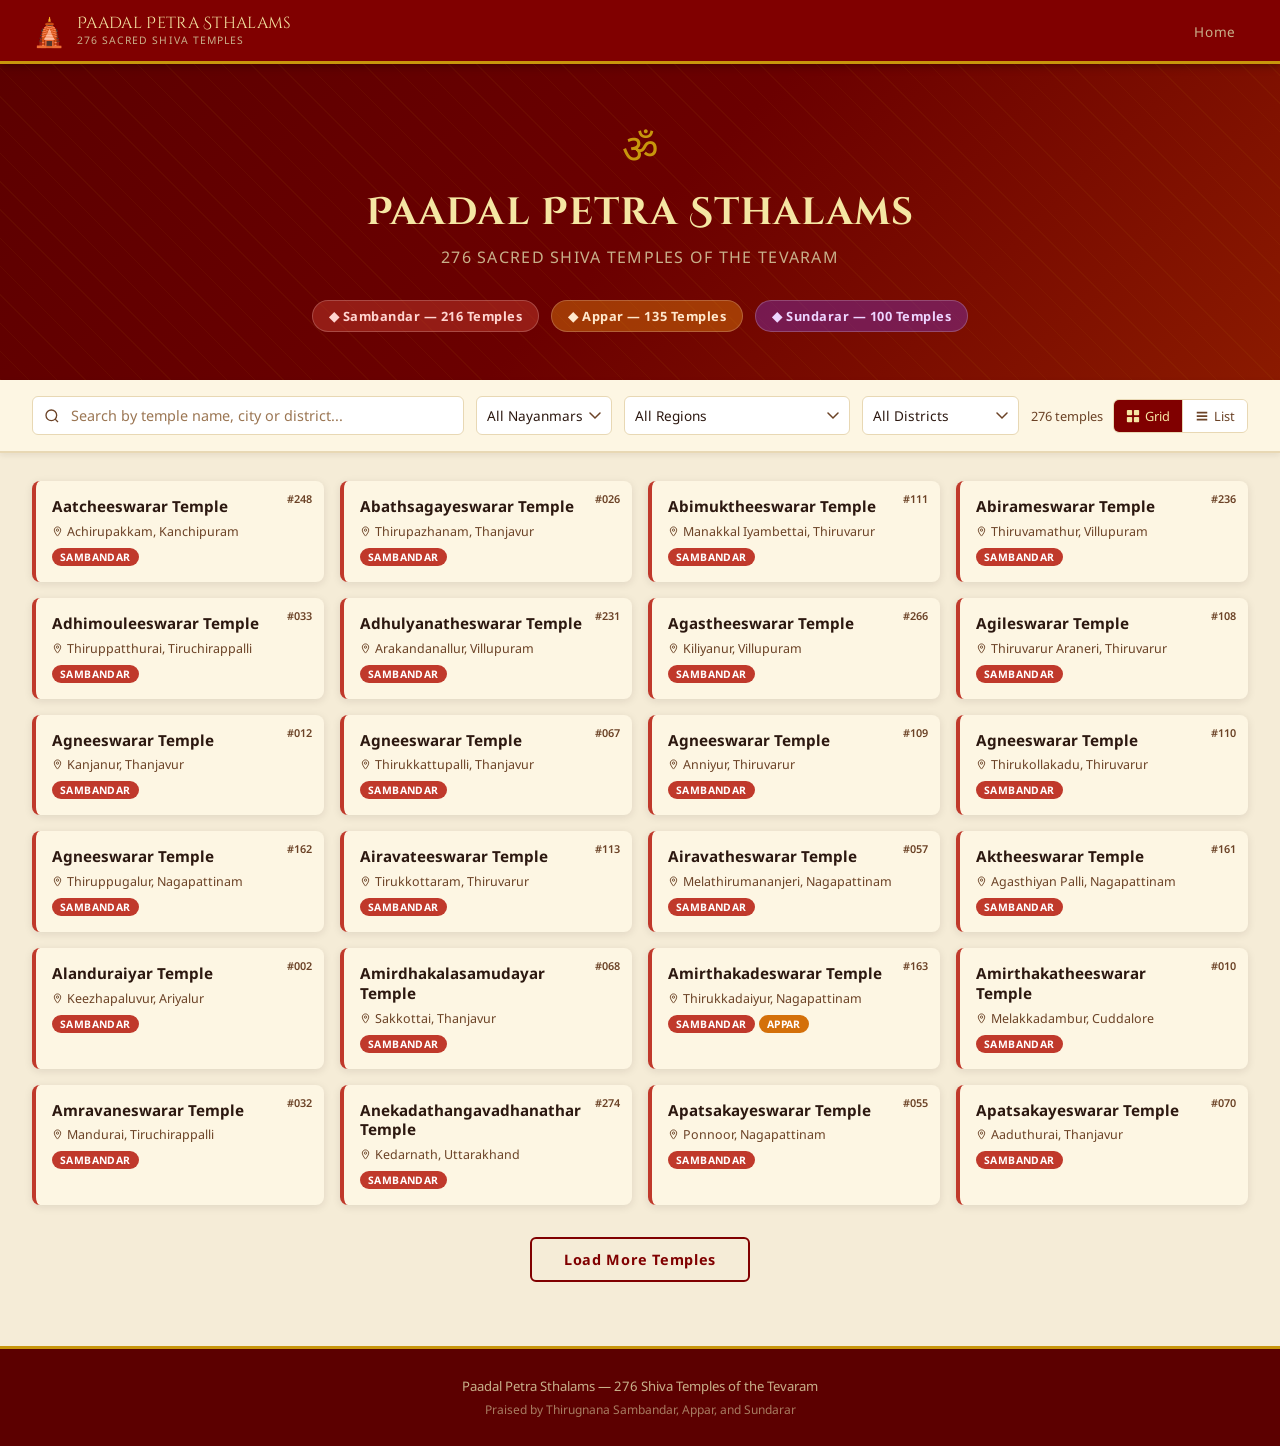
==== commit 24dc8e04: "Normalize Unicode punctuation to ASCII to prevent mojibake" ====
--- a/index.html
+++ b/index.html
@@ -3,13 +3,13 @@
 <head>
   <meta charset="UTF-8">
   <meta name="viewport" content="width=device-width, initial-scale=1.0">
-  <title>Paadal Petra Sthalams — 276 Sacred Shiva Temples</title>
+  <title>Paadal Petra Sthalams - 276 Sacred Shiva Temples</title>
   <link rel="preconnect" href="https://fonts.googleapis.com">
   <link rel="preconnect" href="https://fonts.gstatic.com" crossorigin>
   <link href="https://fonts.googleapis.com/css2?family=Cinzel+Decorative:wght@400;700&family=Noto+Sans:wght@400;600;700&display=swap" rel="stylesheet">
 
   <style>
-    /* ── Reset & base ──────────────────────────────────────── */
+    /* -- Reset & base ---------------------------------------- */
     *, *::before, *::after { box-sizing: border-box; margin: 0; padding: 0; }
     html { font-size: 16px; scroll-behavior: smooth; }
     body {
@@ -21,7 +21,7 @@
     a { text-decoration: none; color: inherit; }
     ul { list-style: none; }
 
-    /* ── Design tokens ─────────────────────────────────────── */
+    /* -- Design tokens --------------------------------------- */
     :root {
       --maroon:      #800000;
       --maroon-dark: #5C0000;
@@ -38,7 +38,7 @@
       --sundarar:    #7B2D9E;
     }
 
-    /* ── Header ────────────────────────────────────────────── */
+    /* -- Header ---------------------------------------------- */
     .site-header {
       background: var(--maroon);
       border-bottom: 3px solid var(--gold);
@@ -88,7 +88,7 @@
       background: rgba(255,255,255,0.08);
     }
 
-    /* ── Hero section ──────────────────────────────────────── */
+    /* -- Hero section ---------------------------------------- */
     .hero {
       background: linear-gradient(135deg, var(--maroon-dark) 0%, #6B0000 50%, #8B1A00 100%);
       color: #FDF6E3;
@@ -152,7 +152,7 @@
     .stat-pill.appar     { background: rgba(212,112,10,0.5); color: #FFE8CC; }
     .stat-pill.sundarar  { background: rgba(123,45,158,0.5); color: #EDD5FF; }
 
-    /* ── Search + Filter bar ───────────────────────────────── */
+    /* -- Search + Filter bar --------------------------------- */
     .controls-bar {
       background: var(--cream);
       border-bottom: 2px solid var(--stone);
@@ -251,14 +251,14 @@
     }
     .view-btn svg { flex-shrink: 0; }
 
-    /* ── Main content area ─────────────────────────────────── */
+    /* -- Main content area ----------------------------------- */
     .main-content {
       max-width: 1280px;
       margin: 0 auto;
       padding: 28px 32px 64px;
     }
 
-    /* ── Grid view ─────────────────────────────────────────── */
+    /* -- Grid view ------------------------------------------- */
     .temple-grid {
       display: grid;
       grid-template-columns: repeat(4, 1fr);
@@ -330,7 +330,7 @@
     .badge-appar     { background: var(--appar); }
     .badge-sundarar  { background: var(--sundarar); }
 
-    /* ── List view ─────────────────────────────────────────── */
+    /* -- List view ------------------------------------------- */
     .temple-list { display: none; }
     .temple-list-row {
       display: flex;
@@ -384,12 +384,12 @@
       flex-shrink: 0;
     }
 
-    /* ── Active state for views ────────────────────────────── */
+    /* -- Active state for views ------------------------------ */
     body.list-view .temple-grid { display: none; }
     body.list-view .temple-list { display: block; }
     body.list-view #load-more-wrap { display: none; }
 
-    /* ── Load more ─────────────────────────────────────────── */
+    /* -- Load more ------------------------------------------- */
     #load-more-wrap {
       text-align: center;
       margin-top: 32px;
@@ -412,7 +412,7 @@
       color: var(--gold-light);
     }
 
-    /* ── Empty / no-results state ──────────────────────────── */
+    /* -- Empty / no-results state ---------------------------- */
     .empty-state {
       text-align: center;
       padding: 64px 24px;
@@ -423,7 +423,7 @@
     .empty-state-icon { font-size: 3rem; margin-bottom: 12px; }
     .empty-state h3 { font-size: 1.1rem; margin-bottom: 6px; color: var(--text); }
 
-    /* ── Footer ────────────────────────────────────────────── */
+    /* -- Footer ---------------------------------------------- */
     .site-footer {
       background: var(--maroon-dark);
       border-top: 3px solid var(--gold);
@@ -433,7 +433,7 @@
       font-size: 0.82rem;
     }
 
-    /* ── Responsive ────────────────────────────────────────── */
+    /* -- Responsive ------------------------------------------ */
     @media (max-width: 1100px) {
       .temple-grid { grid-template-columns: repeat(3, 1fr); }
     }
@@ -454,7 +454,7 @@
 
 <body>
 
-  <!-- ── Header ─────────────────────────────────────────────── -->
+  <!-- -- Header ----------------------------------------------- -->
   <header class="site-header">
     <a href="index.html" class="logo">
       <span class="logo-icon">&#x1F6D5;</span>
@@ -468,7 +468,7 @@
     </nav>
   </header>
 
-  <!-- ── Hero ───────────────────────────────────────────────── -->
+  <!-- -- Hero ------------------------------------------------- -->
   <section class="hero">
     <div class="hero-inner">
       <span class="hero-om">&#x0950;</span>
@@ -482,7 +482,7 @@
     </div>
   </section>
 
-  <!-- ── Controls bar ───────────────────────────────────────── -->
+  <!-- -- Controls bar ----------------------------------------- -->
   <div class="controls-bar">
 
     <!-- Search -->
@@ -494,7 +494,7 @@
         type="search"
         id="search-input"
         class="search-input"
-        placeholder="Search by temple name, city or district…"
+        placeholder="Search by temple name, city or district..."
         autocomplete="off"
       >
     </div>
@@ -509,8 +509,8 @@
 
     <select id="filter-area" class="filter-select" title="Filter by region">
       <option value="">All Regions</option>
-      <option value="Chola Nadu (North of Kaveri)">Chola Nadu — North of Kaveri</option>
-      <option value="Chola Nadu (South of Kaveri)">Chola Nadu — South of Kaveri</option>
+      <option value="Chola Nadu (North of Kaveri)">Chola Nadu - North of Kaveri</option>
+      <option value="Chola Nadu (South of Kaveri)">Chola Nadu - South of Kaveri</option>
       <option value="Eezha Nadu (Sri Lanka)">Eezha Nadu (Sri Lanka)</option>
       <option value="Pandiya Nadu">Pandiya Nadu</option>
       <option value="Kongu Nadu">Kongu Nadu</option>
@@ -546,7 +546,7 @@
     </div>
   </div>
 
-  <!-- ── Main content ───────────────────────────────────────── -->
+  <!-- -- Main content ----------------------------------------- -->
   <main class="main-content">
 
     <!-- Grid view -->
@@ -571,7 +571,7 @@
 
   </main>
 
-  <!-- ── Footer ─────────────────────────────────────────────── -->
+  <!-- -- Footer ----------------------------------------------- -->
   <footer class="site-footer">
     <p>Paadal Petra Sthalams &mdash; 276 Shiva Temples of the Tevaram</p>
     <p style="margin-top:6px;font-size:0.75rem;opacity:0.7;">
@@ -579,15 +579,15 @@
     </p>
   </footer>
 
-  <!-- ── JavaScript ─────────────────────────────────────────── -->
+  <!-- -- JavaScript ------------------------------------------- -->
   <script>
-    /* ── Temple data ──────────────────────────────────────────
+    /* -- Temple data ------------------------------------------
        Replace the entries below with real temple data.
        Each temple needs: id, official_name, location (city, district),
        nayanmars (array), and optionally: history, tevaram, how_to_reach.
-    ── */
+    -- */
     const TEMPLES = [
-      /* ── Chola Nadu — North of Kaveri (63) ────────────────── */
+      /* -- Chola Nadu - North of Kaveri (63) ------------------ */
       {id:1,   official_name:"Vaithiyanathaswamy Temple",         location:{city:"Thirumazhapadi",         district:"Ariyalur"},          nayanmars:["sambandar"],area:"Chola Nadu (North of Kaveri)"},
       {id:2,   official_name:"Alanduraiyar Temple",               location:{city:"Keezhapaluvur",           district:"Ariyalur"},          nayanmars:["sambandar"],area:"Chola Nadu (North of Kaveri)"},
       {id:3,   official_name:"Thillai Nataraja Temple",           location:{city:"Chidambaram",             district:"Cuddalore"},         nayanmars:["sambandar","appar","sundarar"],area:"Chola Nadu (North of Kaveri)"},
@@ -651,7 +651,7 @@
       {id:61,  official_name:"Kunthaleeswarar Temple",            location:{city:"Thirukkurakka",           district:"Nagapattinam"},      nayanmars:["sambandar"],area:"Chola Nadu (North of Kaveri)"},
       {id:62,  official_name:"Manikkavannar Temple",              location:{city:"Thiruvalapputhur",        district:"Nagapattinam"},      nayanmars:["sambandar"],area:"Chola Nadu (North of Kaveri)"},
       {id:63,  official_name:"Neelakandeswarar Temple",           location:{city:"Iluppai Pattu",           district:"Nagapattinam"},      nayanmars:["sambandar"],area:"Chola Nadu (North of Kaveri)"},
-      /* ── Chola Nadu — South of Kaveri (128) ───────────────── */
+      /* -- Chola Nadu - South of Kaveri (128) ----------------- */
       {id:64,  official_name:"Kadambavaaneswarar Temple",         location:{city:"Kulithalai",              district:"Karur"},             nayanmars:["sambandar"],area:"Chola Nadu (South of Kaveri)"},
       {id:65,  official_name:"Rathinagireeswarar Temple",         location:{city:"Ayyar Malai",             district:"Karur"},             nayanmars:["sambandar"],area:"Chola Nadu (South of Kaveri)"},
       {id:66,  official_name:"Darbaranyeswarar Temple",           location:{city:"Thirunallar",             district:"Karaikal"},          nayanmars:["sambandar","appar","sundarar"],area:"Chola Nadu (South of Kaveri)"},
@@ -780,10 +780,10 @@
       {id:189, official_name:"Parvathiswarar Temple",             location:{city:"Thiruthalacherry",        district:"Puducherry"},        nayanmars:["sambandar"],area:"Chola Nadu (South of Kaveri)"},
       {id:190, official_name:"Yazhmoorinathar Temple",            location:{city:"Tharumapuram",            district:"Puducherry"},        nayanmars:["sambandar"],area:"Chola Nadu (South of Kaveri)"},
       {id:191, official_name:"Punniyakodiyappar Temple",          location:{city:"Thiruvidai Vasal",        district:"Thiruvarur"},        nayanmars:["sambandar"],area:"Chola Nadu (South of Kaveri)"},
-      /* ── Eezha Nadu / Sri Lanka (2) ───────────────────────── */
+      /* -- Eezha Nadu / Sri Lanka (2) ------------------------- */
       {id:192, official_name:"Koneswaram Temple",                 location:{city:"Trincomalee",             district:"Sri Lanka"},         nayanmars:["sambandar"],area:"Eezha Nadu (Sri Lanka)"},
       {id:193, official_name:"Thirukketheeswaram Temple",         location:{city:"Mannar",                  district:"Sri Lanka"},         nayanmars:["sambandar"],area:"Eezha Nadu (Sri Lanka)"},
-      /* ── Pandiya Nadu (14) ─────────────────────────────────── */
+      /* -- Pandiya Nadu (14) ----------------------------------- */
       {id:194, official_name:"Kodunkundranathar Temple",          location:{city:"Piranmalai",              district:"Sivaganga"},         nayanmars:["sambandar"],area:"Pandiya Nadu"},
       {id:195, official_name:"Thiruthalinathar Temple",           location:{city:"Tirupattur",              district:"Sivaganga"},         nayanmars:["sambandar"],area:"Pandiya Nadu"},
       {id:196, official_name:"Kalayar Koil Temple",               location:{city:"Kalaiyar Kovil",          district:"Sivaganga"},         nayanmars:["sambandar"],area:"Pandiya Nadu"},
@@ -798,15 +798,17 @@
       {id:205, official_name:"Ramanathaswamy Temple",             location:{city:"Rameswaram",              district:"Ramanathapuram"},    nayanmars:["sambandar"],area:"Pandiya Nadu"},
       {id:206, official_name:"Thiruvadanai Temple",               location:{city:"Thiruvadanai",            district:"Ramanathapuram"},    nayanmars:["sambandar"],area:"Pandiya Nadu"},
       {id:207, official_name:"Bhuminathar Temple",                location:{city:"Tiruchuli",               district:"Virudhunagar"},      nayanmars:["sambandar"],area:"Pandiya Nadu"},
-      /* ── Kongu Nadu (7) ────────────────────────────────────── */
+      /* -- Kongu Nadu (7) -------------------------------------- */
       {id:208, official_name:"Avinasippar Temple",                location:{city:"Avinashi",                district:"Tiruppur"},          nayanmars:["sambandar"],area:"Kongu Nadu"},
       {id:209, official_name:"Thirumuruganathar Temple",          location:{city:"Thirumuruganpundi",       district:"Tiruppur"},          nayanmars:["sambandar"],area:"Kongu Nadu"},
       {id:210, official_name:"Sangameswarar Temple",              location:{city:"Bhavani",                 district:"Erode"},             nayanmars:["sambandar"],area:"Kongu Nadu"},
       {id:211, official_name:"Arthanareeswarar Temple",           location:{city:"Thiruchengode",           district:"Namakkal"},          nayanmars:["sambandar"],area:"Kongu Nadu"},
       {id:212, official_name:"Kalyana Vikirtheeswarar Temple",    location:{city:"Venjamangudalur",         district:"Karur"},             nayanmars:["sambandar"],area:"Kongu Nadu"},
-      {id:213, official_name:"Kodumudinathar Temple",             location:{city:"Kodumudi",                district:"Erode"},             nayanmars:["sambandar"],area:"Kongu Nadu"},
+      // TODO: Watch before filling content - https://www.facebook.com/AbiramiAudio/videos/%E0%AE%AE%E0%AF%81%E0%AE%AE%E0%AF%8D%E0%AE%AE%E0%AF%82%E0%AE%B0%E0%AF%8D%E0%AE%A4%E0%AF%8D%E0%AE%A4%E0%AE%BF%E0%AE%95%E0%AE%B3%E0%AF%8D-%E0%AE%85%E0%AE%B0%E0%AF%81%E0%AE%B3%E0%AF%88%E0%AE%AA%E0%AF%8D-%E0%AE%AA%E0%AF%86%E0%AE%B1%E0%AF%8D%E0%AE%B1%E0%AF%81%E0%AE%A4%E0%AF%8D%E0%AE%A4%E0%AE%B0%E0%AF%81%E0%AE%AE%E0%AF%8D-%E0%AE%95%E0%AF%8A%E0%AE%9F%E0%AF%81%E0%AE%AE%E0%AF%81%E0%AE%9F%E0%AE%BF-%E0%AE%A4%E0%AE%BF%E0%AE%B0%E0%AF%81%E0%AE%A4%E0%AF%8D%E0%AE%A4%E0%AE%B2%E0%AE%AE%E0%AF%8D/325527938379035/
+      // NOTE: nayanmars confirmed all three (Sambandar, Appar, Sundarar) via shaivam.org cross-check
+      {id:213, official_name:"Kodumudinathar Temple",             location:{city:"Kodumudi",                district:"Erode"},             nayanmars:["sambandar","appar","sundarar"],area:"Kongu Nadu"},
       {id:214, official_name:"Kalyana Pasupatheeswarar Temple",   location:{city:"Karur",                   district:"Karur"},             nayanmars:["sambandar"],area:"Kongu Nadu"},
-      /* ── Nadu Nadu / Central Region (22) ──────────────────── */
+      /* -- Nadu Nadu / Central Region (22) -------------------- */
       {id:215, official_name:"Theerthapureeswarar Temple",        location:{city:"Thiruvatadathurai",       district:"Cuddalore"},         nayanmars:["sambandar"],area:"Nadu Nadu (Central Region)"},
       {id:216, official_name:"Pirilayakaleswarar Temple",         location:{city:"Pennadam",                district:"Cuddalore"},         nayanmars:["sambandar"],area:"Nadu Nadu (Central Region)"},
       {id:217, official_name:"Vallabheswarar Temple",             location:{city:"Thirukkoodalaiyaaru",     district:"Cuddalore"},         nayanmars:["sambandar"],area:"Nadu Nadu (Central Region)"},
@@ -829,7 +831,7 @@
       {id:234, official_name:"Sivalokanathar Temple",             location:{city:"Thirumundeeswaram",       district:"Villupuram"},        nayanmars:["sambandar"],area:"Nadu Nadu (Central Region)"},
       {id:235, official_name:"Panangattiswarar Temple",           location:{city:"Panaiyapuram",            district:"Villupuram"},        nayanmars:["sambandar"],area:"Nadu Nadu (Central Region)"},
       {id:236, official_name:"Abirameswarar Temple",              location:{city:"Thiruvamathur",           district:"Villupuram"},        nayanmars:["sambandar"],area:"Nadu Nadu (Central Region)"},
-      /* ── Thondai Nadu (33) ─────────────────────────────────── */
+      /* -- Thondai Nadu (33) ----------------------------------- */
       {id:237, official_name:"Ekambareswarar Temple",             location:{city:"Kanchipuram",             district:"Kanchipuram"},       nayanmars:["sambandar","appar","sundarar"],area:"Thondai Nadu"},
       {id:238, official_name:"Thirumetraliswarar Temple",         location:{city:"Kanchipuram",             district:"Kanchipuram"},       nayanmars:["sambandar"],area:"Thondai Nadu"},
       {id:239, official_name:"Onakantheswarar Temple",            location:{city:"Onakanthanthali",         district:"Kanchipuram"},       nayanmars:["sambandar"],area:"Thondai Nadu"},
@@ -848,7 +850,7 @@
       {id:252, official_name:"Kapaleeswarar Temple",              location:{city:"Mylapore",                district:"Chennai"},           nayanmars:["sambandar","appar"],area:"Thondai Nadu"},
       {id:253, official_name:"Marundeeswarar Temple",             location:{city:"Thiruvanmiyur",           district:"Chennai"},           nayanmars:["sambandar","appar"],area:"Thondai Nadu"},
       {id:254, official_name:"Valeeswarar Temple",                location:{city:"Kurangadimalai",          district:"Tiruvannamalai"},    nayanmars:["sambandar"],area:"Thondai Nadu"},
-      {id:255, official_name:"Vedapureeswarar Temple",            location:{city:"Seeyaru",                 district:"Tiruvannamalai"},    nayanmars:["sambandar"],area:"Thondai Nadu"},
+      {id:255, official_name:"Vedapureeswarar Temple",            location:{city:"Cheyyar",                 district:"Tiruvannamalai"},    nayanmars:["sambandar"],area:"Thondai Nadu"},
       {id:256, official_name:"Thalapureeswarar Temple",           location:{city:"Thirupanangadu",          district:"Tiruvannamalai"},    nayanmars:["sambandar"],area:"Thondai Nadu"},
       {id:257, official_name:"Thiripuranthagar Temple",           location:{city:"Koovam",                  district:"Thiruvallur"},       nayanmars:["sambandar"],area:"Thondai Nadu"},
       {id:258, official_name:"Vadaranyeswarar Temple",            location:{city:"Thiruvalangadu",          district:"Thiruvallur"},       nayanmars:["sambandar","appar"],area:"Thondai Nadu"},
@@ -863,11 +865,11 @@
       {id:267, official_name:"Vilvanatheswarar Temple",           location:{city:"Thiruvalam",              district:"Vellore"},           nayanmars:["sambandar"],area:"Thondai Nadu"},
       {id:268, official_name:"Manikandeswarar Temple",            location:{city:"Tirumalpur",              district:"Vellore"},           nayanmars:["sambandar"],area:"Thondai Nadu"},
       {id:269, official_name:"Jalanatheeswarar Temple",           location:{city:"Thakkolam",               district:"Vellore"},           nayanmars:["sambandar"],area:"Thondai Nadu"},
-      /* ── Thuluva Nadu / Karnataka (1) ──────────────────────── */
+      /* -- Thuluva Nadu / Karnataka (1) ------------------------ */
       {id:270, official_name:"Mahabaleshwara Temple",             location:{city:"Gokarna",                 district:"Karnataka"},         nayanmars:["sambandar"],area:"Thuluva Nadu (Karnataka)"},
-      /* ── Malai Nadu / Kerala (1) ───────────────────────────── */
+      /* -- Malai Nadu / Kerala (1) ----------------------------- */
       {id:271, official_name:"Mahadeva Temple",                   location:{city:"Thiruvanchikulam",        district:"Thrissur"},          nayanmars:["sambandar"],area:"Malai Nadu (Kerala)"},
-      /* ── Vada Nadu / North India (5) ───────────────────────── */
+      /* -- Vada Nadu / North India (5) ------------------------- */
       {id:272, official_name:"Mallikarjunaswamy Temple",          location:{city:"Srisailam",               district:"Andhra Pradesh"},    nayanmars:["sambandar"],area:"Vada Nadu (North India)"},
       {id:273, official_name:"Neelakandanathar Temple",           location:{city:"Badrinath",               district:"Uttarakhand"},       nayanmars:["sambandar"],area:"Vada Nadu (North India)"},
       {id:274, official_name:"Anekadathangavadhanathar Temple",   location:{city:"Kedarnath",               district:"Uttarakhand"},       nayanmars:["sambandar"],area:"Vada Nadu (North India)"},
@@ -875,20 +877,20 @@
       {id:276, official_name:"Kailasanathar Temple",              location:{city:"Kailash",                 district:"Himalaya"},          nayanmars:["sambandar"],area:"Vada Nadu (North India)"}
     ];
 
-    /* ── State ────────────────────────────────────────────────── */
+    /* -- State -------------------------------------------------- */
     let currentView   = 'grid';
     let visibleCount  = 24;
     const PAGE_SIZE   = 24;
     let filteredList  = [...TEMPLES];
 
-    /* ── Init ─────────────────────────────────────────────────── */
+    /* -- Init --------------------------------------------------- */
     window.addEventListener('DOMContentLoaded', () => {
       populateDistrictFilter();
       applyFiltersAndRender();
       wireEvents();
     });
 
-    /* ── Populate district dropdown from data ─────────────────── */
+    /* -- Populate district dropdown from data ------------------- */
     function populateDistrictFilter() {
       const districts = [...new Set(TEMPLES.map(t => t.location.district))]
         .filter(Boolean).sort();
@@ -901,7 +903,7 @@
       });
     }
 
-    /* ── Wire up search + filter events ──────────────────────── */
+    /* -- Wire up search + filter events ------------------------ */
     let debounceTimer;
     function wireEvents() {
       document.getElementById('search-input').addEventListener('input', () => {
@@ -919,7 +921,7 @@
       });
     }
 
-    /* ── Filter + sort ────────────────────────────────────────── */
+    /* -- Filter + sort ------------------------------------------ */
     function applyFiltersAndRender() {
       const query    = document.getElementById('search-input').value.trim().toLowerCase();
       const saint    = document.getElementById('filter-saint').value;
@@ -938,20 +940,20 @@
         return matchesSaint && matchesArea && matchesDistrict && matchesQuery;
       });
 
-      // Sort A–Z by name
+      // Sort A-Z by name
       filteredList.sort((a, b) => a.official_name.localeCompare(b.official_name));
 
       renderCurrent();
     }
 
-    /* ── Render based on current view ─────────────────────────── */
+    /* -- Render based on current view --------------------------- */
     function renderCurrent() {
       if (currentView === 'grid') renderGrid();
       else renderList();
       updateResultCount();
     }
 
-    /* ── Render grid view ─────────────────────────────────────── */
+    /* -- Render grid view --------------------------------------- */
     function renderGrid() {
       const container = document.getElementById('temple-grid');
       const slice = filteredList.slice(0, visibleCount);
@@ -984,7 +986,7 @@
       document.getElementById('empty-state').classList.toggle('visible', filteredList.length === 0);
     }
 
-    /* ── Render list view ─────────────────────────────────────── */
+    /* -- Render list view --------------------------------------- */
     function renderList() {
       const container = document.getElementById('temple-list');
       container.innerHTML = '';
@@ -1012,13 +1014,13 @@
       document.getElementById('empty-state').classList.toggle('visible', filteredList.length === 0);
     }
 
-    /* ── Load more tiles ──────────────────────────────────────── */
+    /* -- Load more tiles ---------------------------------------- */
     function loadMore() {
       visibleCount += PAGE_SIZE;
       renderGrid();
     }
 
-    /* ── Switch view (grid / list) ────────────────────────────── */
+    /* -- Switch view (grid / list) ------------------------------ */
     function setView(view) {
       currentView = view;
       document.body.classList.toggle('list-view', view === 'list');
@@ -1027,7 +1029,7 @@
       renderCurrent();
     }
 
-    /* ── Update result count label ────────────────────────────── */
+    /* -- Update result count label ------------------------------ */
     function updateResultCount() {
       const total = filteredList.length;
       document.getElementById('result-count').textContent =
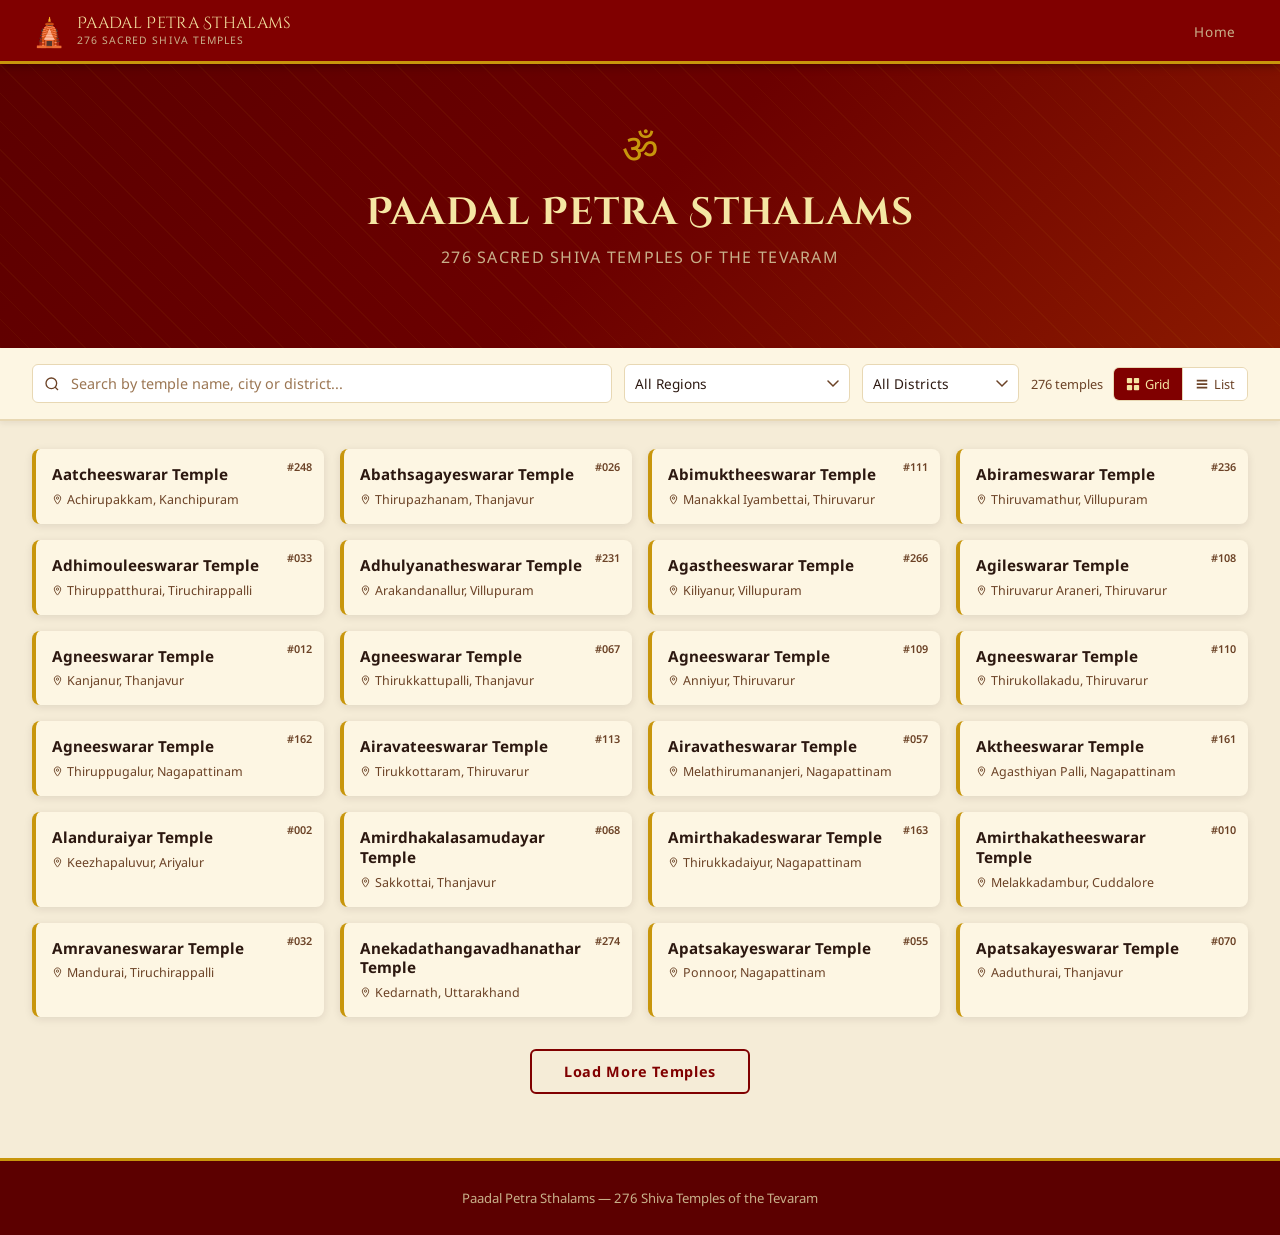
==== commit d439280d: "Remove Nayanmar UI and add Kodumudi Shaivam link Co-authored-by: Codex <codex@openai.com>" ====
--- a/index.html
+++ b/index.html
@@ -131,27 +131,6 @@
       text-transform: uppercase;
       margin-bottom: 32px;
     }
-    .hero-stats {
-      display: flex;
-      justify-content: center;
-      gap: 12px;
-      flex-wrap: wrap;
-    }
-    .stat-pill {
-      display: inline-flex;
-      align-items: center;
-      gap: 6px;
-      padding: 6px 16px;
-      border-radius: 99px;
-      font-size: 0.8rem;
-      font-weight: 700;
-      letter-spacing: 0.04em;
-      border: 1px solid rgba(255,255,255,0.2);
-    }
-    .stat-pill.sambandar { background: rgba(192,57,43,0.5); color: #FFD5D0; }
-    .stat-pill.appar     { background: rgba(212,112,10,0.5); color: #FFE8CC; }
-    .stat-pill.sundarar  { background: rgba(123,45,158,0.5); color: #EDD5FF; }
-
     /* -- Search + Filter bar --------------------------------- */
     .controls-bar {
       background: var(--cream);
@@ -284,10 +263,6 @@
       box-shadow: 0 6px 20px rgba(44,24,16,0.18);
       background: var(--gold-light);
     }
-    .temple-card[data-nayanmars~="sambandar"] { border-left-color: var(--sambandar); }
-    .temple-card[data-nayanmars~="appar"]     { border-left-color: var(--appar); }
-    .temple-card[data-nayanmars~="sundarar"]  { border-left-color: var(--sundarar); }
-
     .card-number {
       position: absolute;
       top: 10px;
@@ -310,26 +285,6 @@
       align-items: center;
       gap: 4px;
     }
-    .card-badges {
-      display: flex;
-      flex-wrap: wrap;
-      gap: 4px;
-      margin-top: 2px;
-    }
-    .badge {
-      display: inline-block;
-      padding: 2px 8px;
-      border-radius: 99px;
-      font-size: 0.65rem;
-      font-weight: 700;
-      letter-spacing: 0.04em;
-      text-transform: uppercase;
-      color: #fff;
-    }
-    .badge-sambandar { background: var(--sambandar); }
-    .badge-appar     { background: var(--appar); }
-    .badge-sundarar  { background: var(--sundarar); }
-
     /* -- List view ------------------------------------------- */
     .temple-list { display: none; }
     .temple-list-row {
@@ -350,10 +305,6 @@
       background: var(--gold-light);
       transform: translateX(3px);
     }
-    .temple-list-row[data-nayanmars~="sambandar"] { border-left-color: var(--sambandar); }
-    .temple-list-row[data-nayanmars~="appar"]     { border-left-color: var(--appar); }
-    .temple-list-row[data-nayanmars~="sundarar"]  { border-left-color: var(--sundarar); }
-
     .list-num {
       font-size: 0.75rem;
       color: var(--text-muted);
@@ -371,11 +322,6 @@
       font-size: 0.78rem;
       color: var(--text-muted);
       width: 160px;
-      flex-shrink: 0;
-    }
-    .list-badges {
-      display: flex;
-      gap: 4px;
       flex-shrink: 0;
     }
     .list-arrow {
@@ -474,11 +420,6 @@
       <span class="hero-om">&#x0950;</span>
       <h1 class="hero-title">Paadal Petra Sthalams</h1>
       <p class="hero-subtitle">276 Sacred Shiva Temples of the Tevaram</p>
-      <div class="hero-stats">
-        <span class="stat-pill sambandar">&#9670; Sambandar &mdash; 216 Temples</span>
-        <span class="stat-pill appar">&#9670; Appar &mdash; 135 Temples</span>
-        <span class="stat-pill sundarar">&#9670; Sundarar &mdash; 100 Temples</span>
-      </div>
     </div>
   </section>
 
@@ -500,13 +441,6 @@
     </div>
 
     <!-- Filters -->
-    <select id="filter-saint" class="filter-select" title="Filter by Nayanmar">
-      <option value="">All Nayanmars</option>
-      <option value="sambandar">Sambandar</option>
-      <option value="appar">Appar</option>
-      <option value="sundarar">Sundarar</option>
-    </select>
-
     <select id="filter-area" class="filter-select" title="Filter by region">
       <option value="">All Regions</option>
       <option value="Chola Nadu (North of Kaveri)">Chola Nadu - North of Kaveri</option>
@@ -574,9 +508,6 @@
   <!-- -- Footer ----------------------------------------------- -->
   <footer class="site-footer">
     <p>Paadal Petra Sthalams &mdash; 276 Shiva Temples of the Tevaram</p>
-    <p style="margin-top:6px;font-size:0.75rem;opacity:0.7;">
-      Praised by Thirugnana Sambandar, Appar, and Sundarar
-    </p>
   </footer>
 
   <!-- -- JavaScript ------------------------------------------- -->
@@ -910,9 +841,6 @@
         clearTimeout(debounceTimer);
         debounceTimer = setTimeout(() => { visibleCount = PAGE_SIZE; applyFiltersAndRender(); }, 280);
       });
-      document.getElementById('filter-saint').addEventListener('change', () => {
-        visibleCount = PAGE_SIZE; applyFiltersAndRender();
-      });
       document.getElementById('filter-area').addEventListener('change', () => {
         visibleCount = PAGE_SIZE; applyFiltersAndRender();
       });
@@ -924,12 +852,10 @@
     /* -- Filter + sort ------------------------------------------ */
     function applyFiltersAndRender() {
       const query    = document.getElementById('search-input').value.trim().toLowerCase();
-      const saint    = document.getElementById('filter-saint').value;
       const area     = document.getElementById('filter-area').value;
       const district = document.getElementById('filter-district').value;
 
       filteredList = TEMPLES.filter(t => {
-        const matchesSaint    = !saint    || t.nayanmars.includes(saint);
         const matchesArea     = !area     || t.area === area;
         const matchesDistrict = !district || t.location.district === district;
         const matchesQuery    = !query    || [
@@ -937,7 +863,7 @@
           t.location.city,
           t.location.district
         ].some(f => f && f.toLowerCase().includes(query));
-        return matchesSaint && matchesArea && matchesDistrict && matchesQuery;
+        return matchesArea && matchesDistrict && matchesQuery;
       });
 
       // Sort A-Z by name
@@ -963,11 +889,6 @@
         const a = document.createElement('a');
         a.className = 'temple-card';
         a.href = `temple/?id=${t.id}`;
-        a.setAttribute('data-nayanmars', t.nayanmars.join(' '));
-
-        const nayamarColors = { sambandar: '#C0392B', appar: '#D4700A', sundarar: '#7B2D9E' };
-        const primaryNayanmar = t.nayanmars[0];
-        if (primaryNayanmar) a.style.borderLeftColor = nayamarColors[primaryNayanmar] || '';
 
         a.innerHTML = `
           <span class="card-number">#${String(t.id).padStart(3,'0')}</span>
@@ -976,7 +897,6 @@
             <svg width="11" height="11" fill="none" stroke="currentColor" stroke-width="2" viewBox="0 0 24 24"><path d="M12 2C8.13 2 5 5.13 5 9c0 5.25 7 13 7 13s7-7.75 7-13c0-3.87-3.13-7-7-7z"/><circle cx="12" cy="9" r="2.5"/></svg>
             ${t.location.city}${t.location.district ? ', ' + t.location.district : ''}
           </div>
-          <div class="card-badges">${t.nayanmars.map(n => `<span class="badge badge-${n}">${n.charAt(0).toUpperCase() + n.slice(1)}</span>`).join('')}</div>
         `;
         container.appendChild(a);
       });
@@ -995,17 +915,11 @@
         const a = document.createElement('a');
         a.className = 'temple-list-row';
         a.href = `temple/?id=${t.id}`;
-        a.setAttribute('data-nayanmars', t.nayanmars.join(' '));
-
-        const nayamarColors = { sambandar: '#C0392B', appar: '#D4700A', sundarar: '#7B2D9E' };
-        const primaryNayanmar = t.nayanmars[0];
-        if (primaryNayanmar) a.style.borderLeftColor = nayamarColors[primaryNayanmar] || '';
 
         a.innerHTML = `
           <span class="list-num">${String(t.id).padStart(3,'0')}</span>
           <span class="list-name">${t.official_name}</span>
           <span class="list-location">${t.location.city}${t.location.district ? ', ' + t.location.district : ''}</span>
-          <span class="list-badges">${t.nayanmars.map(n => `<span class="badge badge-${n}">${n.charAt(0).toUpperCase() + n.slice(1)}</span>`).join('')}</span>
           <span class="list-arrow">&rsaquo;</span>
         `;
         container.appendChild(a);
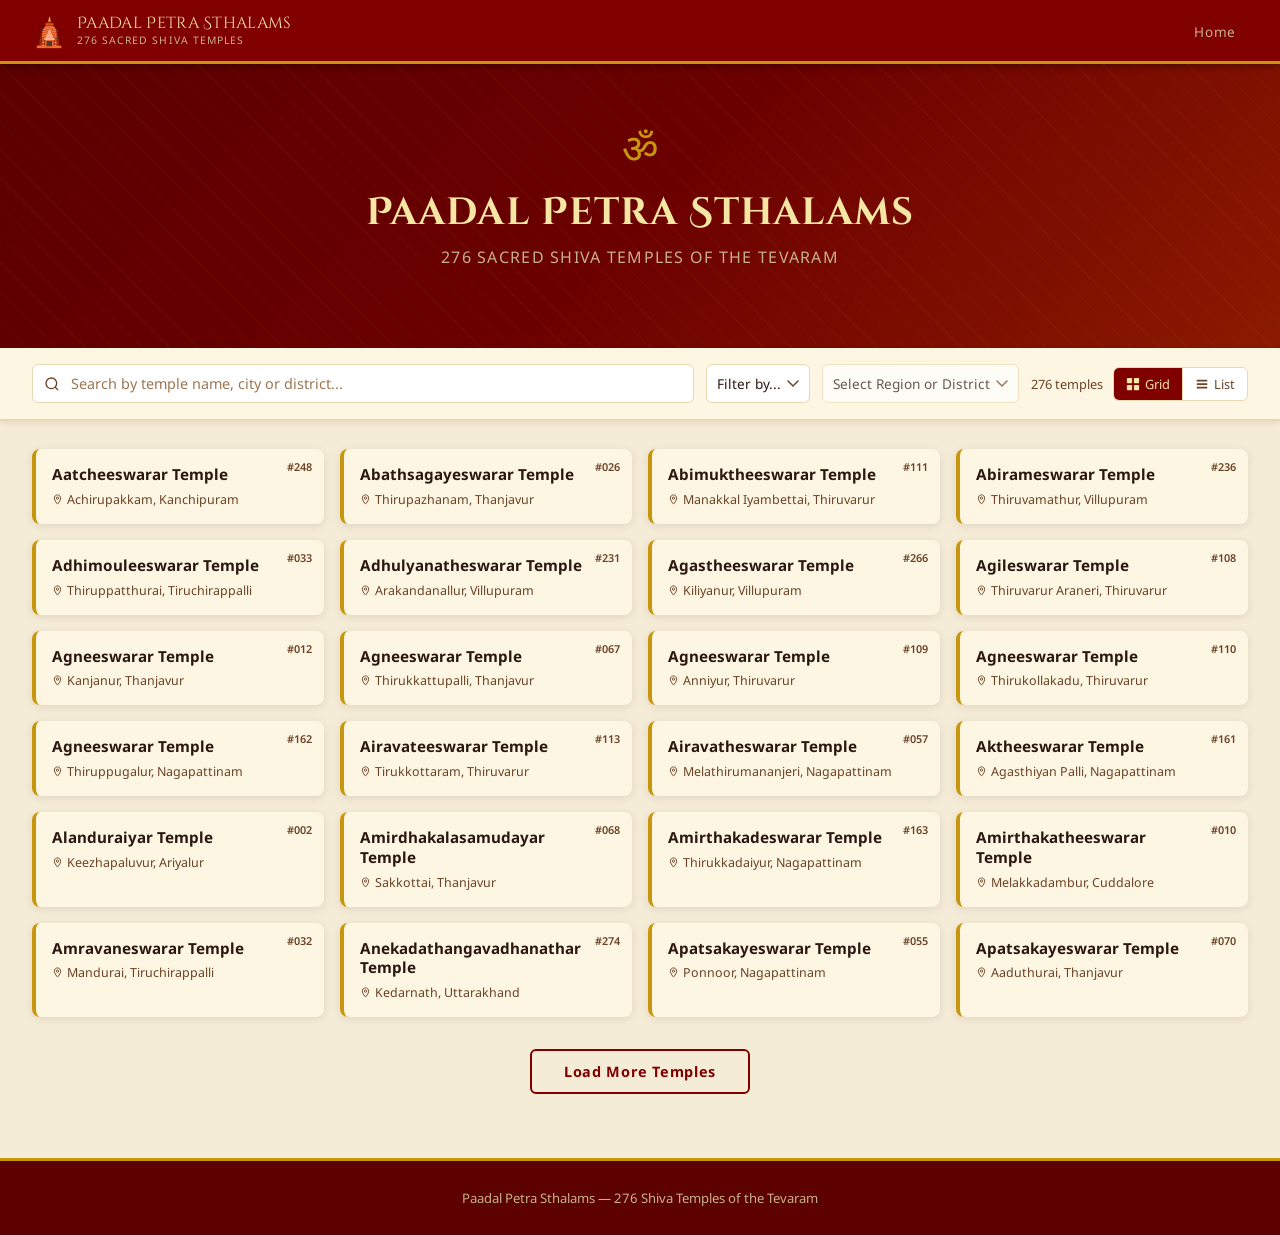
==== commit 3cbfce50: "Simplify temple filtering to single region-or-district selector Co-authored-by: Codex <codex@openai." ====
--- a/index.html
+++ b/index.html
@@ -441,22 +441,14 @@
     </div>
 
     <!-- Filters -->
-    <select id="filter-area" class="filter-select" title="Filter by region">
-      <option value="">All Regions</option>
-      <option value="Chola Nadu (North of Kaveri)">Chola Nadu - North of Kaveri</option>
-      <option value="Chola Nadu (South of Kaveri)">Chola Nadu - South of Kaveri</option>
-      <option value="Eezha Nadu (Sri Lanka)">Eezha Nadu (Sri Lanka)</option>
-      <option value="Pandiya Nadu">Pandiya Nadu</option>
-      <option value="Kongu Nadu">Kongu Nadu</option>
-      <option value="Nadu Nadu (Central Region)">Nadu Nadu (Central Region)</option>
-      <option value="Thondai Nadu">Thondai Nadu</option>
-      <option value="Thuluva Nadu (Karnataka)">Thuluva Nadu (Karnataka)</option>
-      <option value="Malai Nadu (Kerala)">Malai Nadu (Kerala)</option>
-      <option value="Vada Nadu (North India)">Vada Nadu (North India)</option>
+    <select id="filter-mode" class="filter-select" title="Choose filter type">
+      <option value="">Filter by...</option>
+      <option value="area">Region</option>
+      <option value="district">District</option>
     </select>
 
-    <select id="filter-district" class="filter-select" title="Filter by district">
-      <option value="">All Districts</option>
+    <select id="filter-value" class="filter-select" title="Filter value" disabled>
+      <option value="">Select Region or District</option>
     </select>
 
     <!-- Right side: count + view toggle -->
@@ -816,20 +808,28 @@
 
     /* -- Init --------------------------------------------------- */
     window.addEventListener('DOMContentLoaded', () => {
-      populateDistrictFilter();
+      populateFilterValueOptions();
       applyFiltersAndRender();
       wireEvents();
     });
 
-    /* -- Populate district dropdown from data ------------------- */
-    function populateDistrictFilter() {
-      const districts = [...new Set(TEMPLES.map(t => t.location.district))]
-        .filter(Boolean).sort();
-      const sel = document.getElementById('filter-district');
-      districts.forEach(d => {
+    /* -- Populate filter values based on selected mode ---------- */
+    function populateFilterValueOptions() {
+      const mode = document.getElementById('filter-mode').value;
+      const sel = document.getElementById('filter-value');
+      const placeholder = mode === 'area' ? 'All Regions' : mode === 'district' ? 'All Districts' : 'Select Region or District';
+      sel.innerHTML = `<option value="">${placeholder}</option>`;
+      sel.disabled = !mode;
+      if (!mode) return;
+
+      const values = mode === 'area'
+        ? [...new Set(TEMPLES.map(t => t.area))]
+        : [...new Set(TEMPLES.map(t => t.location.district))];
+
+      values.filter(Boolean).sort().forEach(v => {
         const opt = document.createElement('option');
-        opt.value = d;
-        opt.textContent = d;
+        opt.value = v;
+        opt.textContent = v;
         sel.appendChild(opt);
       });
     }
@@ -841,10 +841,12 @@
         clearTimeout(debounceTimer);
         debounceTimer = setTimeout(() => { visibleCount = PAGE_SIZE; applyFiltersAndRender(); }, 280);
       });
-      document.getElementById('filter-area').addEventListener('change', () => {
+      document.getElementById('filter-mode').addEventListener('change', () => {
+        document.getElementById('filter-value').value = '';
+        populateFilterValueOptions();
         visibleCount = PAGE_SIZE; applyFiltersAndRender();
       });
-      document.getElementById('filter-district').addEventListener('change', () => {
+      document.getElementById('filter-value').addEventListener('change', () => {
         visibleCount = PAGE_SIZE; applyFiltersAndRender();
       });
     }
@@ -852,18 +854,19 @@
     /* -- Filter + sort ------------------------------------------ */
     function applyFiltersAndRender() {
       const query    = document.getElementById('search-input').value.trim().toLowerCase();
-      const area     = document.getElementById('filter-area').value;
-      const district = document.getElementById('filter-district').value;
+      const mode     = document.getElementById('filter-mode').value;
+      const value    = document.getElementById('filter-value').value;
 
       filteredList = TEMPLES.filter(t => {
-        const matchesArea     = !area     || t.area === area;
-        const matchesDistrict = !district || t.location.district === district;
+        const matchesSelection =
+          !mode || !value ||
+          (mode === 'area' ? t.area === value : t.location.district === value);
         const matchesQuery    = !query    || [
           t.official_name,
           t.location.city,
           t.location.district
         ].some(f => f && f.toLowerCase().includes(query));
-        return matchesArea && matchesDistrict && matchesQuery;
+        return matchesSelection && matchesQuery;
       });
 
       // Sort A-Z by name
